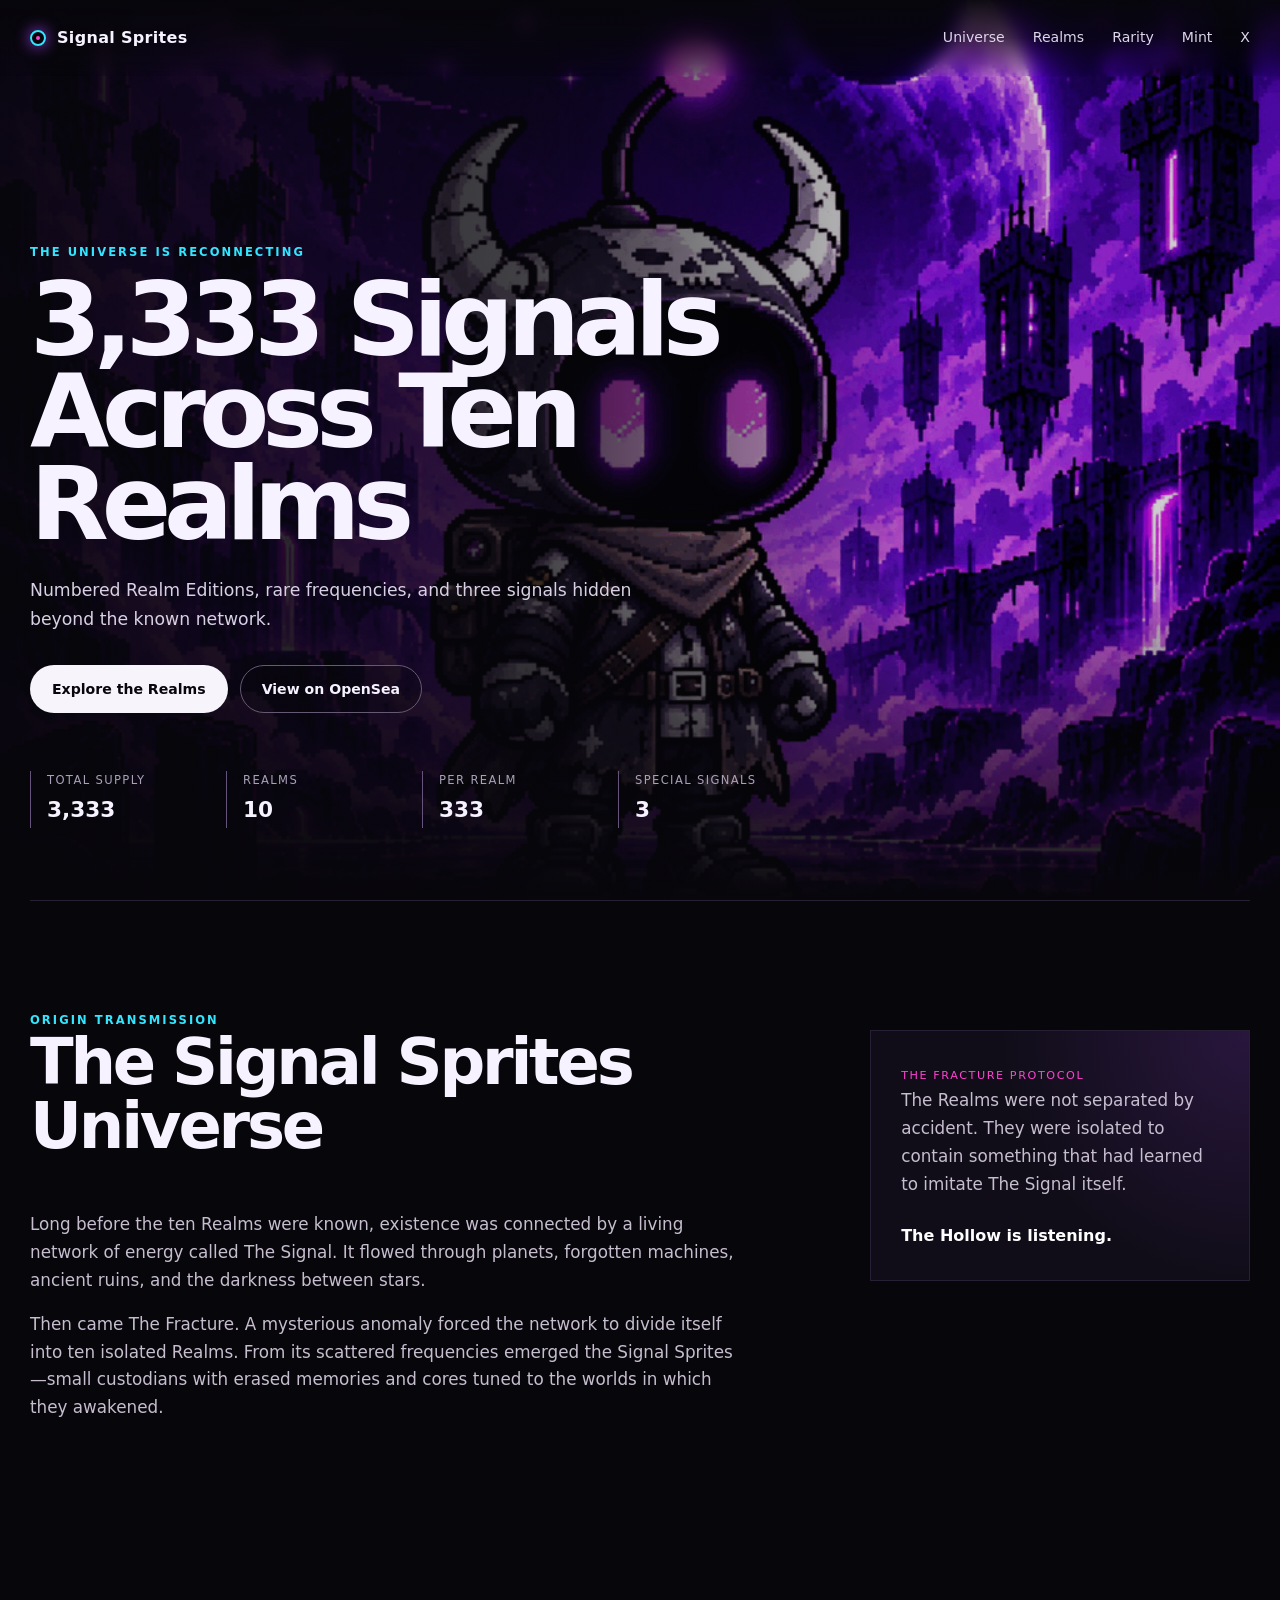
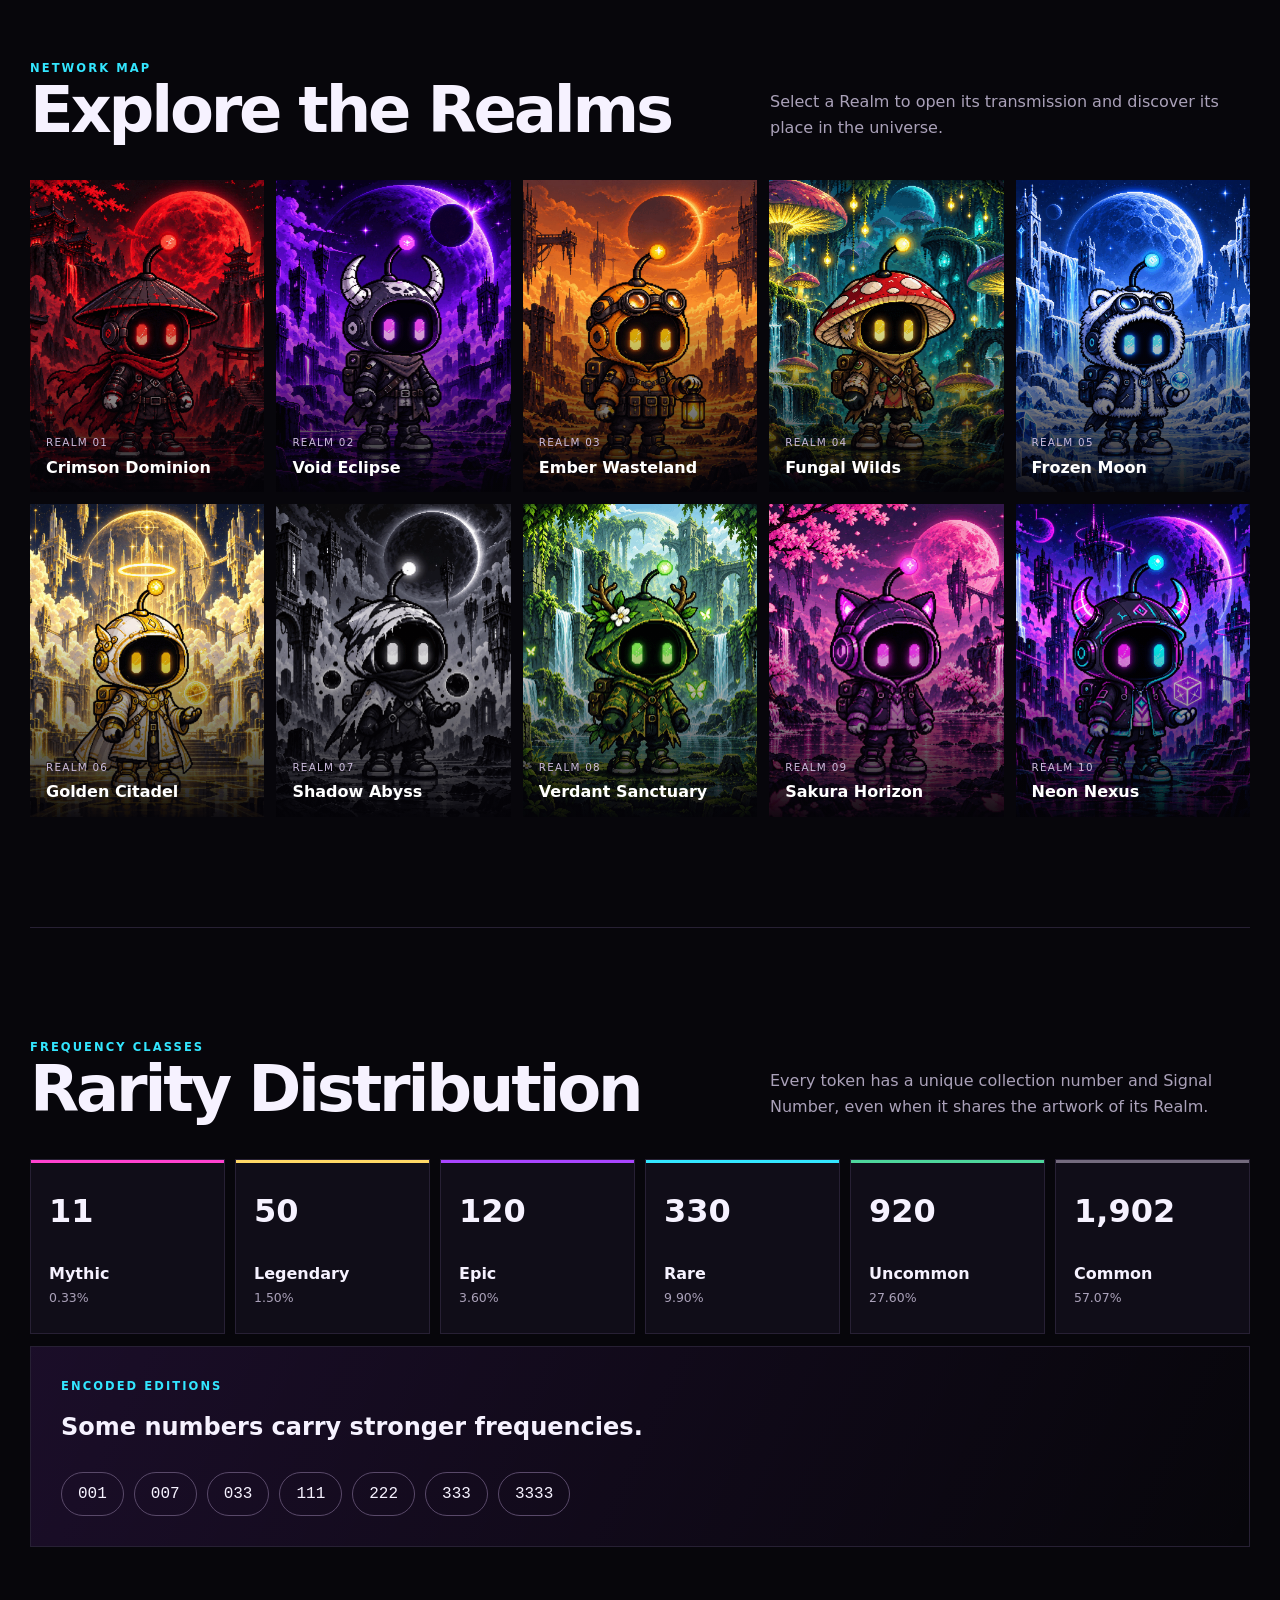
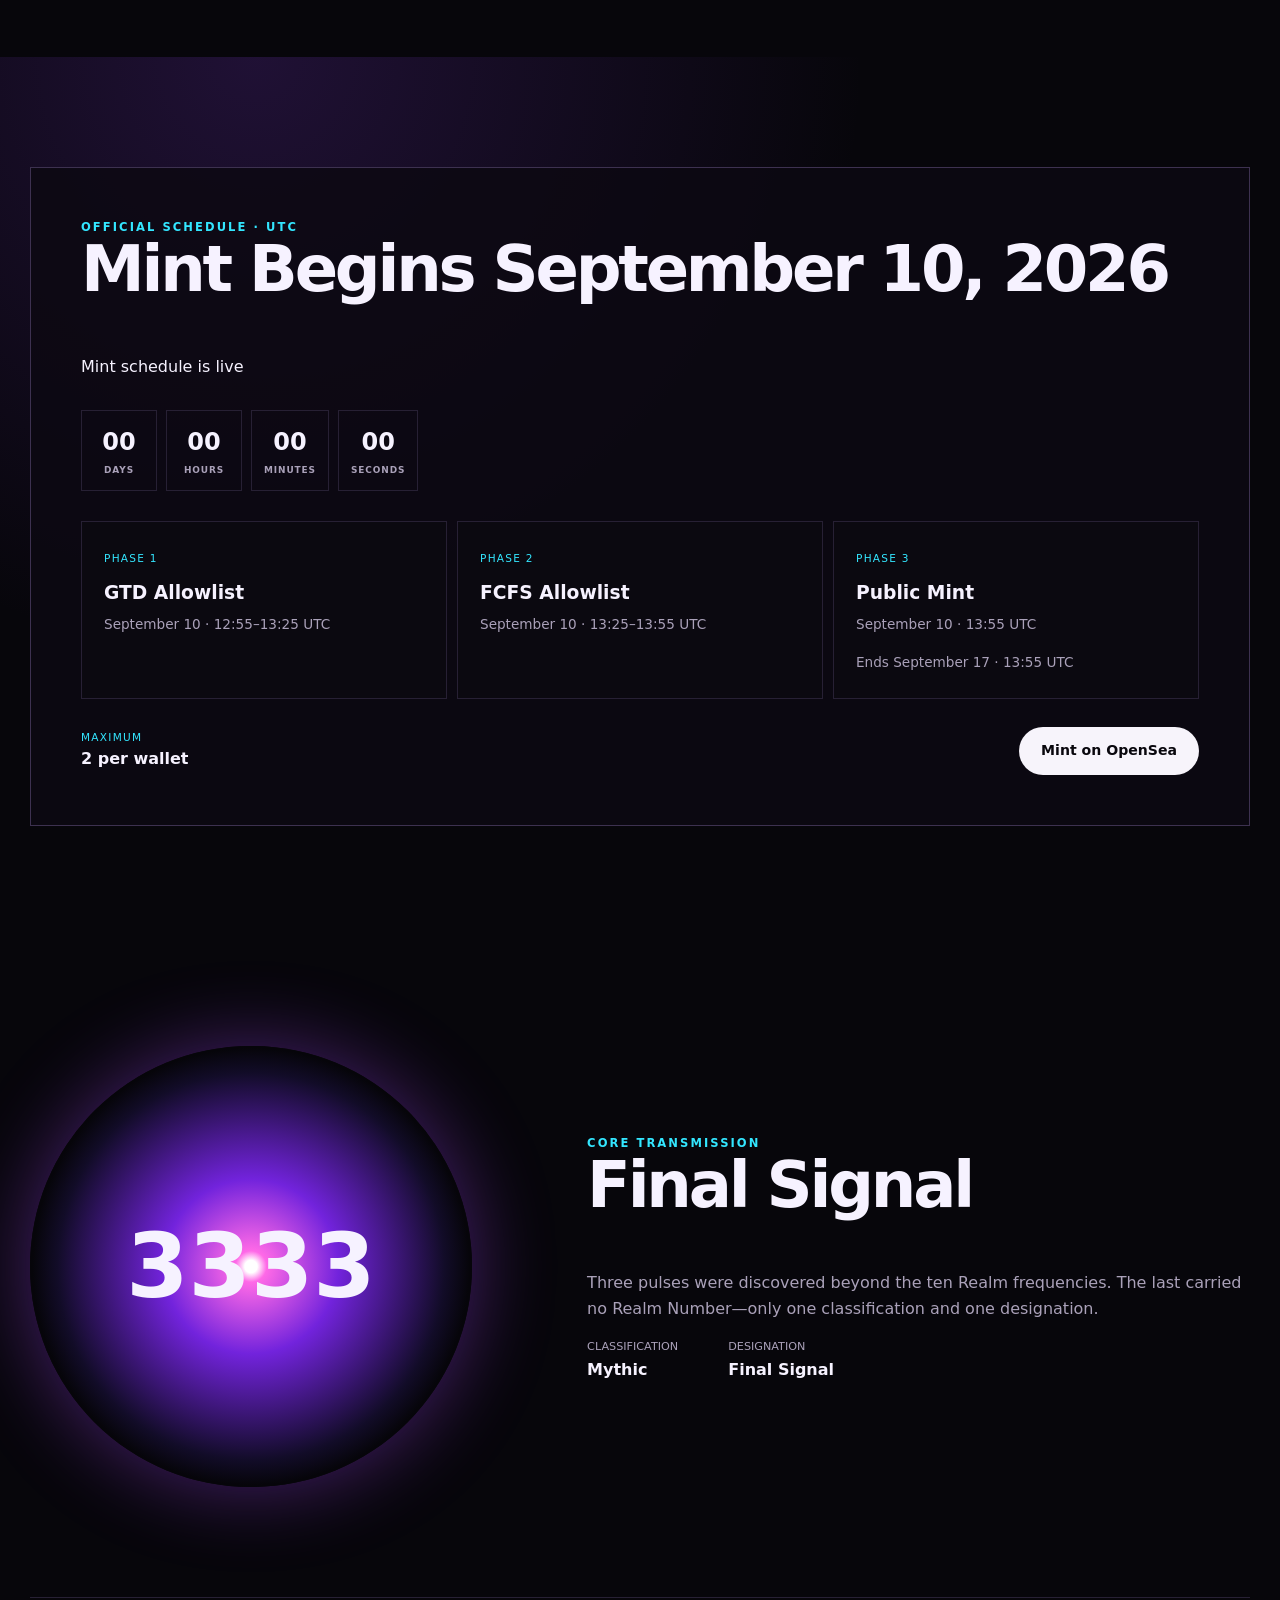
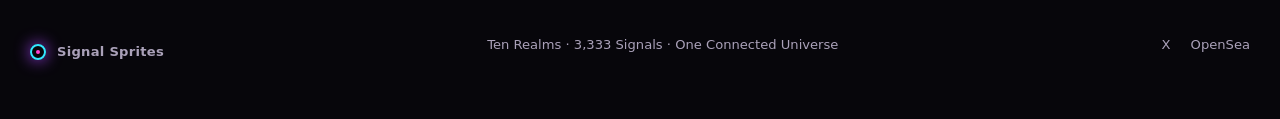
==== index.html @ 5c4f03fd "Signal Sprites website" ====
<!doctype html>
<html lang="en">
<head>
  <meta charset="utf-8">
  <meta name="viewport" content="width=device-width,initial-scale=1">
  <meta name="theme-color" content="#07060b">
  <meta name="description" content="Signal Sprites is a collection of 3,333 numbered signals across ten interconnected realms.">
  <title>Signal Sprites — The Universe</title>
  <link rel="stylesheet" href="styles.css">
</head>
<body>
  <header class="site-header">
    <a class="brand" href="#top" aria-label="Signal Sprites home"><span class="brand-mark"></span>Signal Sprites</a>
    <button class="menu-toggle" aria-expanded="false" aria-controls="site-nav">Menu</button>
    <nav id="site-nav" aria-label="Primary navigation">
      <a href="#universe">Universe</a>
      <a href="#realms">Realms</a>
      <a href="#rarity">Rarity</a>
      <a href="#mint">Mint</a>
      <a href="https://x.com/SignalSprites" target="_blank" rel="noreferrer">X</a>
    </nav>
  </header>

  <main id="top">
    <section class="hero" aria-labelledby="hero-title">
      <img class="hero-image" src="02-void-eclipse.png" alt="Void Eclipse Realm">
      <div class="hero-shade"></div>
      <div class="hero-content">
        <p class="eyebrow">The universe is reconnecting</p>
        <h1 id="hero-title">3,333 Signals<br>Across Ten Realms</h1>
        <p class="hero-copy">Numbered Realm Editions, rare frequencies, and three signals hidden beyond the known network.</p>
        <div class="hero-actions">
          <a class="button primary" href="#realms">Explore the Realms</a>
          <a class="button secondary" href="https://opensea.io/collection/signal-sprites/overview" target="_blank" rel="noreferrer">View on OpenSea</a>
        </div>
        <dl class="hero-stats">
          <div><dt>Total Supply</dt><dd>3,333</dd></div>
          <div><dt>Realms</dt><dd>10</dd></div>
          <div><dt>Per Realm</dt><dd>333</dd></div>
          <div><dt>Special Signals</dt><dd>3</dd></div>
        </dl>
      </div>
    </section>

    <section class="section universe" id="universe">
      <div class="section-label">Origin Transmission</div>
      <div class="story-grid">
        <div>
          <h2>The Signal Sprites Universe</h2>
          <p>Long before the ten Realms were known, existence was connected by a living network of energy called The Signal. It flowed through planets, forgotten machines, ancient ruins, and the darkness between stars.</p>
          <p>Then came The Fracture. A mysterious anomaly forced the network to divide itself into ten isolated Realms. From its scattered frequencies emerged the Signal Sprites—small custodians with erased memories and cores tuned to the worlds in which they awakened.</p>
        </div>
        <div class="story-callout">
          <span>THE FRACTURE PROTOCOL</span>
          <p>The Realms were not separated by accident. They were isolated to contain something that had learned to imitate The Signal itself.</p>
          <strong>The Hollow is listening.</strong>
        </div>
      </div>
    </section>

    <section class="section" id="realms">
      <div class="section-heading">
        <div><div class="section-label">Network Map</div><h2>Explore the Realms</h2></div>
        <p>Select a Realm to open its transmission and discover its place in the universe.</p>
      </div>
      <div class="realm-grid" id="realm-grid"></div>
    </section>

    <section class="section rarity-section" id="rarity">
      <div class="section-heading">
        <div><div class="section-label">Frequency Classes</div><h2>Rarity Distribution</h2></div>
        <p>Every token has a unique collection number and Signal Number, even when it shares the artwork of its Realm.</p>
      </div>
      <div class="rarity-grid">
        <article class="rarity mythic"><span>11</span><h3>Mythic</h3><p>0.33%</p></article>
        <article class="rarity legendary"><span>50</span><h3>Legendary</h3><p>1.50%</p></article>
        <article class="rarity epic"><span>120</span><h3>Epic</h3><p>3.60%</p></article>
        <article class="rarity rare"><span>330</span><h3>Rare</h3><p>9.90%</p></article>
        <article class="rarity uncommon"><span>920</span><h3>Uncommon</h3><p>27.60%</p></article>
        <article class="rarity common"><span>1,902</span><h3>Common</h3><p>57.07%</p></article>
      </div>
      <div class="special-numbers">
        <p class="section-label">Encoded Editions</p>
        <h3>Some numbers carry stronger frequencies.</h3>
        <div class="number-row"><span>001</span><span>007</span><span>033</span><span>111</span><span>222</span><span>333</span><span>3333</span></div>
      </div>
    </section>

    <section class="section mint-section" id="mint">
      <div class="mint-card">
        <div>
          <div class="section-label">Official Schedule · UTC</div>
          <h2>Mint Begins September 10, 2026</h2>
          <p class="countdown-label">Countdown to Phase 1</p>
          <div class="countdown" id="countdown" aria-live="polite"><span>--<small>Days</small></span><span>--<small>Hours</small></span><span>--<small>Minutes</small></span><span>--<small>Seconds</small></span></div>
        </div>
        <div class="phases">
          <article><span>Phase 1</span><h3>GTD Allowlist</h3><p>September 10 · 12:55–13:25 UTC</p></article>
          <article><span>Phase 2</span><h3>FCFS Allowlist</h3><p>September 10 · 13:25–13:55 UTC</p></article>
          <article><span>Phase 3</span><h3>Public Mint</h3><p>September 10 · 13:55 UTC</p><small>Ends September 17 · 13:55 UTC</small></article>
        </div>
        <div class="mint-footer">
          <div><span>Maximum</span><strong>2 per wallet</strong></div>
          <a class="button primary" href="https://opensea.io/collection/signal-sprites/overview" target="_blank" rel="noreferrer">Mint on OpenSea</a>
        </div>
      </div>
    </section>

    <section class="section final-signal">
      <div class="signal-orb">3333</div>
      <div><div class="section-label">Core Transmission</div><h2>Final Signal</h2><p>Three pulses were discovered beyond the ten Realm frequencies. The last carried no Realm Number—only one classification and one designation.</p><dl><div><dt>Classification</dt><dd>Mythic</dd></div><div><dt>Designation</dt><dd>Final Signal</dd></div></dl></div>
    </section>
  </main>

  <footer>
    <a class="brand" href="#top"><span class="brand-mark"></span>Signal Sprites</a>
    <p>Ten Realms · 3,333 Signals · One Connected Universe</p>
    <div><a href="https://x.com/SignalSprites" target="_blank" rel="noreferrer">X</a><a href="https://opensea.io/collection/signal-sprites/overview" target="_blank" rel="noreferrer">OpenSea</a></div>
  </footer>

  <dialog id="realm-dialog" aria-labelledby="dialog-title">
    <button class="dialog-close" aria-label="Close Realm transmission">Close</button>
    <div class="dialog-media"><img id="dialog-image" alt=""></div>
    <div class="dialog-copy"><p class="section-label" id="dialog-number"></p><h2 id="dialog-title"></h2><div id="dialog-lore"></div><div class="dialog-meta"><span>333 Editions</span><span id="dialog-signal"></span></div></div>
  </dialog>
  <script src="app.js"></script>
</body>
</html>
---- styles.css ----
:root{--bg:#07060b;--panel:#100d18;--text:#f6f2ff;--muted:#aaa1b9;--line:#272034;--violet:#a945ff;--cyan:#33e6ff;--pink:#ff42d0;--gold:#ffd866;--max:1220px}*{box-sizing:border-box}html{scroll-behavior:smooth}body{margin:0;background:var(--bg);color:var(--text);font-family:Inter,ui-sans-serif,system-ui,-apple-system,BlinkMacSystemFont,"Segoe UI",sans-serif;line-height:1.65}a{color:inherit;text-decoration:none}button{font:inherit}.site-header{height:76px;display:flex;align-items:center;justify-content:space-between;padding:0 max(24px,calc((100vw - var(--max))/2));position:fixed;inset:0 0 auto;z-index:20;background:linear-gradient(180deg,rgba(7,6,11,.96),rgba(7,6,11,.65),transparent);backdrop-filter:blur(8px)}.brand{display:flex;align-items:center;gap:11px;font-weight:800;letter-spacing:.02em}.brand-mark{width:16px;height:16px;border:2px solid var(--cyan);border-radius:50%;box-shadow:0 0 16px var(--violet);position:relative}.brand-mark:after{content:"";position:absolute;width:4px;height:4px;border-radius:50%;background:var(--pink);inset:4px}.site-header nav{display:flex;gap:28px;align-items:center}.site-header nav a{font-size:.88rem;color:#ddd6e9}.site-header nav a:hover{color:#fff}.menu-toggle{display:none;background:none;border:1px solid var(--line);color:#fff;border-radius:999px;padding:7px 13px}.hero{min-height:100svh;display:grid;align-items:end;position:relative;overflow:hidden}.hero>.hero-image{position:absolute;width:100%;height:100%;object-fit:cover;inset:0;filter:saturate(.9) contrast(1.05)}.hero-shade{position:absolute;inset:0;background:linear-gradient(90deg,rgba(7,6,11,.96) 0%,rgba(7,6,11,.76) 42%,rgba(7,6,11,.2) 72%),linear-gradient(0deg,var(--bg),transparent 35%)}.hero-content{position:relative;z-index:2;width:min(var(--max),calc(100% - 48px));margin:0 auto;padding:150px 0 72px}.eyebrow,.section-label{text-transform:uppercase;letter-spacing:.18em;font-size:.72rem;font-weight:800;color:var(--cyan)}h1,h2,h3,p{margin-top:0}h1{font-size:clamp(3.5rem,8vw,7.5rem);line-height:.9;letter-spacing:-.07em;max-width:850px;margin-bottom:26px;text-wrap:balance}h2{font-size:clamp(2.3rem,5vw,4.4rem);line-height:1;letter-spacing:-.05em}.hero-copy{max-width:610px;color:#d8d0e4;font-size:1.08rem}.hero-actions{display:flex;gap:12px;flex-wrap:wrap;margin:32px 0 58px}.button{display:inline-flex;align-items:center;justify-content:center;min-height:48px;padding:0 21px;border-radius:999px;font-weight:800;font-size:.88rem;border:1px solid transparent}.button.primary{background:#f7f4fb;color:#09070d}.button.primary:hover{background:var(--cyan)}.button.secondary{border-color:#655974;background:rgba(10,8,15,.35)}.button.secondary:hover{border-color:#fff}.hero-stats{display:grid;grid-template-columns:repeat(4,minmax(110px,170px));gap:26px;margin:0}.hero-stats div{border-left:1px solid #66537b;padding-left:16px}.hero-stats dt{color:var(--muted);font-size:.72rem;text-transform:uppercase;letter-spacing:.12em}.hero-stats dd{margin:2px 0 0;font-size:1.35rem;font-weight:800}.section{width:min(var(--max),calc(100% - 48px));margin:0 auto;padding:110px 0}.universe{border-top:1px solid var(--line)}.story-grid{display:grid;grid-template-columns:1.5fr .8fr;gap:10vw;align-items:start}.story-grid p{color:#c6bdcf;font-size:1.05rem}.story-callout{border:1px solid var(--line);padding:30px;background:radial-gradient(circle at top right,rgba(169,69,255,.16),transparent 55%),var(--panel)}.story-callout span{font-size:.7rem;letter-spacing:.14em;color:var(--pink)}.story-callout strong{display:block;margin-top:25px;color:#fff}.section-heading{display:flex;align-items:end;justify-content:space-between;gap:40px;margin-bottom:38px}.section-heading h2{margin-bottom:0}.section-heading>p{max-width:480px;color:var(--muted);margin:0}.realm-grid{display:grid;grid-template-columns:repeat(5,1fr);gap:12px}.realm-card{padding:0;border:0;background:var(--panel);color:#fff;text-align:left;position:relative;overflow:hidden;aspect-ratio:.75;cursor:pointer}.realm-card img{width:100%;height:100%;object-fit:cover;display:block;transition:transform .6s,filter .6s}.realm-card:after{content:"";position:absolute;inset:40% 0 0;background:linear-gradient(transparent,rgba(4,3,8,.94))}.realm-card:hover img{transform:scale(1.04);filter:saturate(1.2)}.realm-card div{position:absolute;z-index:2;inset:auto 16px 16px}.realm-card span{font-size:.65rem;text-transform:uppercase;letter-spacing:.12em;color:#cbbbdc}.realm-card strong{display:block;font-size:1rem;line-height:1.1;margin-top:4px}.rarity-section{border-top:1px solid var(--line)}.rarity-grid{display:grid;grid-template-columns:repeat(6,1fr);gap:10px}.rarity{border:1px solid var(--line);padding:25px 18px;background:var(--panel);min-height:150px}.rarity span{font-size:2rem;font-weight:900}.rarity h3{margin:24px 0 0;font-size:1rem}.rarity p{color:var(--muted);font-size:.78rem;margin:0}.mythic{box-shadow:inset 0 3px var(--pink)}.legendary{box-shadow:inset 0 3px var(--gold)}.epic{box-shadow:inset 0 3px var(--violet)}.rare{box-shadow:inset 0 3px var(--cyan)}.uncommon{box-shadow:inset 0 3px #4ed69c}.common{box-shadow:inset 0 3px #746b7e}.special-numbers{margin-top:12px;border:1px solid var(--line);padding:30px;background:linear-gradient(115deg,rgba(169,69,255,.12),transparent)}.special-numbers h3{font-size:1.5rem}.number-row{display:flex;flex-wrap:wrap;gap:10px}.number-row span{border:1px solid #594969;border-radius:999px;padding:8px 16px;font-family:ui-monospace,monospace}.mint-section{width:100%;background:radial-gradient(circle at 20% 0,rgba(84,39,141,.32),transparent 45%);padding-left:max(24px,calc((100vw - var(--max))/2));padding-right:max(24px,calc((100vw - var(--max))/2))}.mint-card{width:100%;max-width:var(--max);margin:auto;border:1px solid #3d3150;background:rgba(12,9,18,.85);padding:50px}.countdown{display:flex;gap:9px;margin:30px 0}.countdown>span{min-width:76px;padding:12px;border:1px solid var(--line);font-size:1.5rem;font-weight:900;text-align:center}.countdown small{display:block;font-size:.56rem;text-transform:uppercase;letter-spacing:.1em;color:var(--muted);font-weight:600}.phases{display:grid;grid-template-columns:repeat(3,1fr);gap:10px}.phases article{padding:22px;border:1px solid var(--line);background:#0b0910}.phases article>span,.mint-footer span{font-size:.66rem;color:var(--cyan);text-transform:uppercase;letter-spacing:.12em}.phases h3{margin:8px 0 4px}.phases p,.phases small{color:var(--muted);font-size:.85rem}.mint-footer{display:flex;align-items:center;gap:36px;margin-top:28px}.mint-footer div{display:flex;flex-direction:column}.mint-footer .button{margin-left:auto}.final-signal{display:grid;grid-template-columns:.8fr 1.2fr;gap:9vw;align-items:center}.signal-orb{aspect-ratio:1;border-radius:50%;display:grid;place-items:center;font-size:clamp(2.8rem,7vw,6rem);font-weight:900;background:radial-gradient(circle,#fff 0 2%,#fe69e7 5%,#7223dc 28%,#120c28 62%,#06050a 70%);box-shadow:0 0 80px rgba(169,69,255,.4)}.final-signal p{color:var(--muted)}.final-signal dl{display:flex;gap:50px}.final-signal dt{font-size:.7rem;text-transform:uppercase;color:var(--muted)}.final-signal dd{margin:0;font-weight:800}footer{width:min(var(--max),calc(100% - 48px));margin:auto;padding:36px 0 50px;border-top:1px solid var(--line);display:flex;justify-content:space-between;gap:24px;color:var(--muted);font-size:.82rem}footer>div{display:flex;gap:20px}dialog{width:min(1040px,calc(100% - 28px));padding:0;border:1px solid #4a3c5f;background:#09070e;color:#fff;grid-template-columns:1fr 1fr;max-height:88vh;overflow:auto}dialog[open]{display:grid}dialog::backdrop{background:rgba(2,1,5,.88);backdrop-filter:blur(10px)}.dialog-close{position:absolute;right:12px;top:12px;z-index:3;border:1px solid #6b5d79;background:#0b0910;color:#fff;border-radius:999px;padding:8px 14px;cursor:pointer}.dialog-media{min-height:600px}.dialog-media img{width:100%;height:100%;object-fit:cover;display:block}.dialog-copy{padding:55px 45px}.dialog-copy h2{font-size:3.2rem}.dialog-copy p{color:#bbb1c6}.dialog-meta{display:flex;gap:10px;flex-wrap:wrap;margin-top:28px}.dialog-meta span{border:1px solid var(--line);border-radius:999px;padding:7px 12px;font-size:.72rem}.dialog-copy{scrollbar-width:thin}@media(max-width:900px){.site-header nav{display:none;position:absolute;top:68px;right:18px;flex-direction:column;align-items:flex-start;background:#0b0910;border:1px solid var(--line);padding:20px;width:190px}.site-header nav.open{display:flex}.menu-toggle{display:block}.hero-content{padding-bottom:48px}.hero-stats{grid-template-columns:repeat(2,1fr)}.story-grid,.final-signal{grid-template-columns:1fr}.realm-grid{grid-template-columns:repeat(2,1fr)}.rarity-grid{grid-template-columns:repeat(3,1fr)}.phases{grid-template-columns:1fr}.mint-footer{align-items:flex-start;flex-wrap:wrap}.mint-footer .button{margin-left:0;width:100%}dialog[open]{grid-template-columns:1fr}.dialog-media{min-height:auto;aspect-ratio:1}.dialog-copy{padding:34px 24px}.dialog-copy h2{font-size:2.5rem}footer{flex-direction:column}}@media(max-width:560px){.hero-content,.section,footer{width:calc(100% - 32px)}.hero-shade{background:linear-gradient(0deg,var(--bg),rgba(7,6,11,.55) 65%,rgba(7,6,11,.25))}h1{font-size:3.35rem}.hero-copy{font-size:1rem}.hero-stats{gap:18px}.section{padding:78px 0}.section-heading{display:block}.section-heading>p{margin-top:18px}.realm-grid{gap:8px}.rarity-grid{grid-template-columns:repeat(2,1fr)}.rarity{min-height:135px}.mint-card{padding:28px 18px;width:calc(100% - 16px)}.countdown{gap:5px}.countdown>span{min-width:0;flex:1;font-size:1.2rem;padding:9px 4px}.final-signal{gap:50px}.signal-orb{width:80%;margin:auto}}
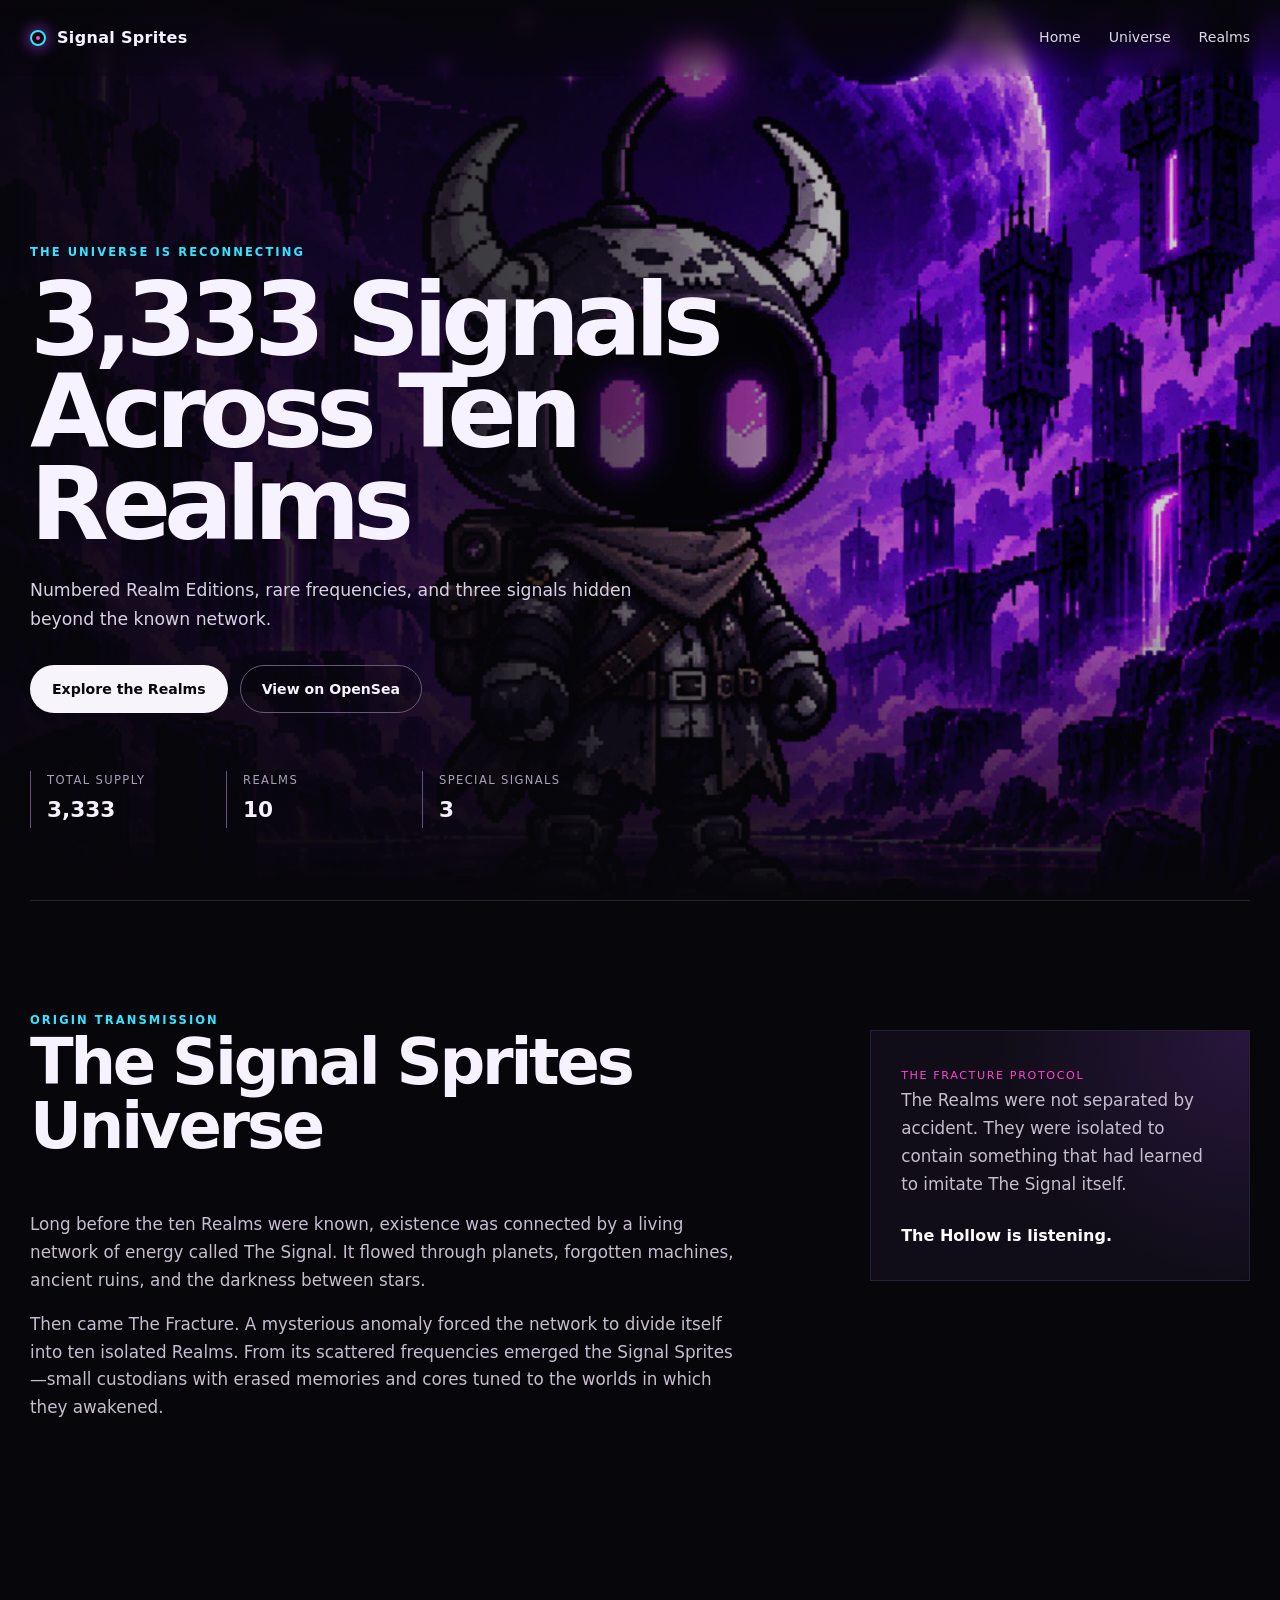
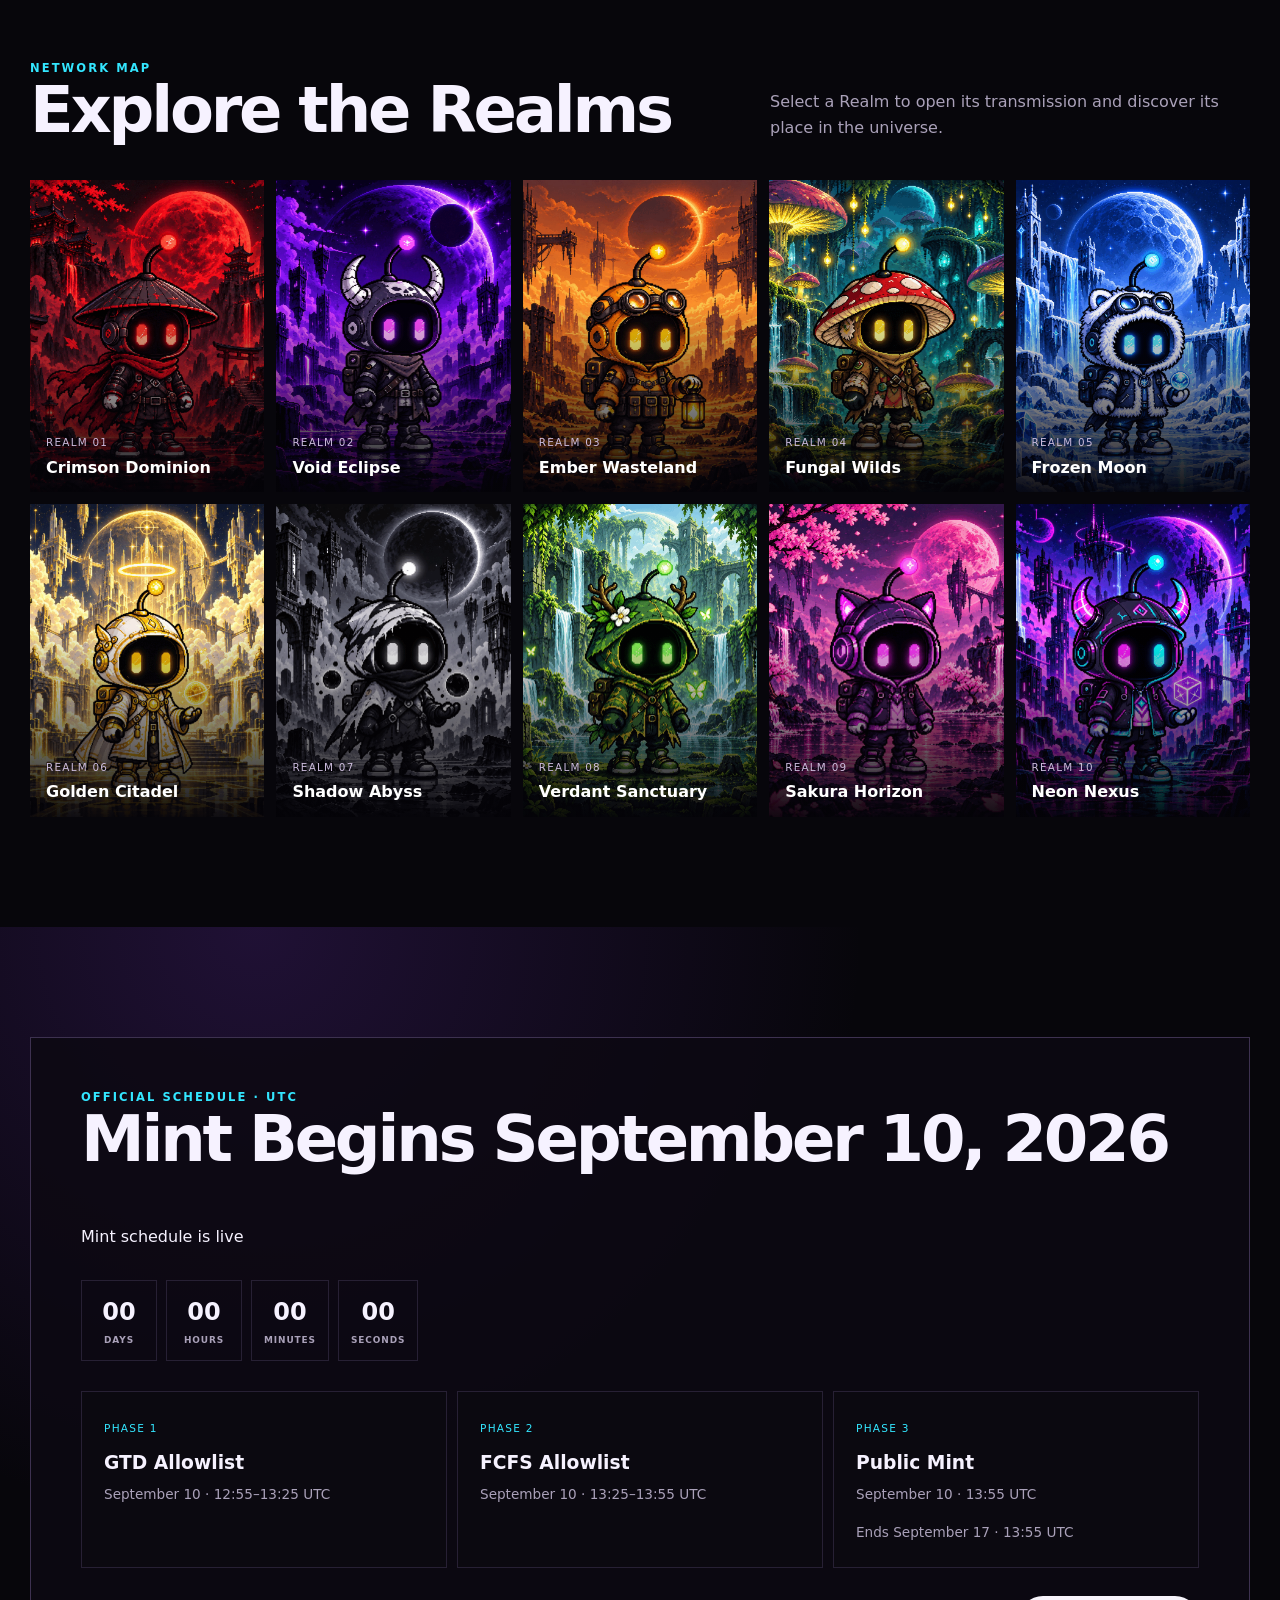
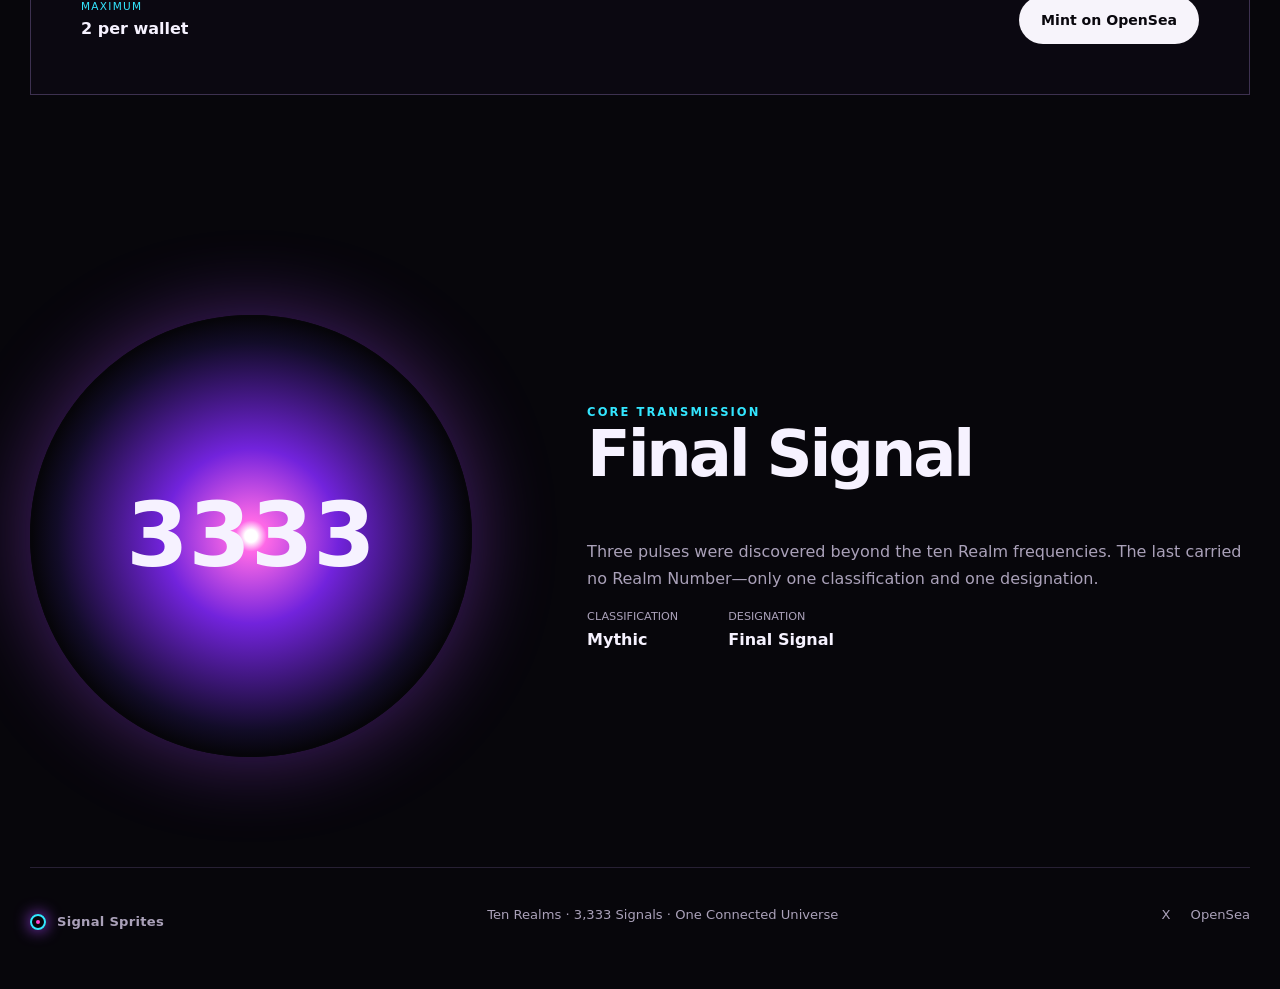
==== commit 12782eaf: "Update" ====
--- a/index.html
+++ b/index.html
@@ -13,11 +13,9 @@
     <a class="brand" href="#top" aria-label="Signal Sprites home"><span class="brand-mark"></span>Signal Sprites</a>
     <button class="menu-toggle" aria-expanded="false" aria-controls="site-nav">Menu</button>
     <nav id="site-nav" aria-label="Primary navigation">
+      <a href="#top">Home</a>
       <a href="#universe">Universe</a>
       <a href="#realms">Realms</a>
-      <a href="#rarity">Rarity</a>
-      <a href="#mint">Mint</a>
-      <a href="https://x.com/SignalSprites" target="_blank" rel="noreferrer">X</a>
     </nav>
   </header>
 
@@ -36,7 +34,6 @@
         <dl class="hero-stats">
           <div><dt>Total Supply</dt><dd>3,333</dd></div>
           <div><dt>Realms</dt><dd>10</dd></div>
-          <div><dt>Per Realm</dt><dd>333</dd></div>
           <div><dt>Special Signals</dt><dd>3</dd></div>
         </dl>
       </div>
@@ -64,26 +61,6 @@
         <p>Select a Realm to open its transmission and discover its place in the universe.</p>
       </div>
       <div class="realm-grid" id="realm-grid"></div>
-    </section>
-
-    <section class="section rarity-section" id="rarity">
-      <div class="section-heading">
-        <div><div class="section-label">Frequency Classes</div><h2>Rarity Distribution</h2></div>
-        <p>Every token has a unique collection number and Signal Number, even when it shares the artwork of its Realm.</p>
-      </div>
-      <div class="rarity-grid">
-        <article class="rarity mythic"><span>11</span><h3>Mythic</h3><p>0.33%</p></article>
-        <article class="rarity legendary"><span>50</span><h3>Legendary</h3><p>1.50%</p></article>
-        <article class="rarity epic"><span>120</span><h3>Epic</h3><p>3.60%</p></article>
-        <article class="rarity rare"><span>330</span><h3>Rare</h3><p>9.90%</p></article>
-        <article class="rarity uncommon"><span>920</span><h3>Uncommon</h3><p>27.60%</p></article>
-        <article class="rarity common"><span>1,902</span><h3>Common</h3><p>57.07%</p></article>
-      </div>
-      <div class="special-numbers">
-        <p class="section-label">Encoded Editions</p>
-        <h3>Some numbers carry stronger frequencies.</h3>
-        <div class="number-row"><span>001</span><span>007</span><span>033</span><span>111</span><span>222</span><span>333</span><span>3333</span></div>
-      </div>
     </section>
 
     <section class="section mint-section" id="mint">
@@ -121,7 +98,7 @@
   <dialog id="realm-dialog" aria-labelledby="dialog-title">
     <button class="dialog-close" aria-label="Close Realm transmission">Close</button>
     <div class="dialog-media"><img id="dialog-image" alt=""></div>
-    <div class="dialog-copy"><p class="section-label" id="dialog-number"></p><h2 id="dialog-title"></h2><div id="dialog-lore"></div><div class="dialog-meta"><span>333 Editions</span><span id="dialog-signal"></span></div></div>
+    <div class="dialog-copy"><p class="section-label" id="dialog-number"></p><h2 id="dialog-title"></h2><div id="dialog-lore"></div><div class="dialog-meta"><span id="dialog-signal"></span></div></div>
   </dialog>
   <script src="app.js"></script>
 </body>
--- a/styles.css
+++ b/styles.css
@@ -1 +1 @@
-:root{--bg:#07060b;--panel:#100d18;--text:#f6f2ff;--muted:#aaa1b9;--line:#272034;--violet:#a945ff;--cyan:#33e6ff;--pink:#ff42d0;--gold:#ffd866;--max:1220px}*{box-sizing:border-box}html{scroll-behavior:smooth}body{margin:0;background:var(--bg);color:var(--text);font-family:Inter,ui-sans-serif,system-ui,-apple-system,BlinkMacSystemFont,"Segoe UI",sans-serif;line-height:1.65}a{color:inherit;text-decoration:none}button{font:inherit}.site-header{height:76px;display:flex;align-items:center;justify-content:space-between;padding:0 max(24px,calc((100vw - var(--max))/2));position:fixed;inset:0 0 auto;z-index:20;background:linear-gradient(180deg,rgba(7,6,11,.96),rgba(7,6,11,.65),transparent);backdrop-filter:blur(8px)}.brand{display:flex;align-items:center;gap:11px;font-weight:800;letter-spacing:.02em}.brand-mark{width:16px;height:16px;border:2px solid var(--cyan);border-radius:50%;box-shadow:0 0 16px var(--violet);position:relative}.brand-mark:after{content:"";position:absolute;width:4px;height:4px;border-radius:50%;background:var(--pink);inset:4px}.site-header nav{display:flex;gap:28px;align-items:center}.site-header nav a{font-size:.88rem;color:#ddd6e9}.site-header nav a:hover{color:#fff}.menu-toggle{display:none;background:none;border:1px solid var(--line);color:#fff;border-radius:999px;padding:7px 13px}.hero{min-height:100svh;display:grid;align-items:end;position:relative;overflow:hidden}.hero>.hero-image{position:absolute;width:100%;height:100%;object-fit:cover;inset:0;filter:saturate(.9) contrast(1.05)}.hero-shade{position:absolute;inset:0;background:linear-gradient(90deg,rgba(7,6,11,.96) 0%,rgba(7,6,11,.76) 42%,rgba(7,6,11,.2) 72%),linear-gradient(0deg,var(--bg),transparent 35%)}.hero-content{position:relative;z-index:2;width:min(var(--max),calc(100% - 48px));margin:0 auto;padding:150px 0 72px}.eyebrow,.section-label{text-transform:uppercase;letter-spacing:.18em;font-size:.72rem;font-weight:800;color:var(--cyan)}h1,h2,h3,p{margin-top:0}h1{font-size:clamp(3.5rem,8vw,7.5rem);line-height:.9;letter-spacing:-.07em;max-width:850px;margin-bottom:26px;text-wrap:balance}h2{font-size:clamp(2.3rem,5vw,4.4rem);line-height:1;letter-spacing:-.05em}.hero-copy{max-width:610px;color:#d8d0e4;font-size:1.08rem}.hero-actions{display:flex;gap:12px;flex-wrap:wrap;margin:32px 0 58px}.button{display:inline-flex;align-items:center;justify-content:center;min-height:48px;padding:0 21px;border-radius:999px;font-weight:800;font-size:.88rem;border:1px solid transparent}.button.primary{background:#f7f4fb;color:#09070d}.button.primary:hover{background:var(--cyan)}.button.secondary{border-color:#655974;background:rgba(10,8,15,.35)}.button.secondary:hover{border-color:#fff}.hero-stats{display:grid;grid-template-columns:repeat(4,minmax(110px,170px));gap:26px;margin:0}.hero-stats div{border-left:1px solid #66537b;padding-left:16px}.hero-stats dt{color:var(--muted);font-size:.72rem;text-transform:uppercase;letter-spacing:.12em}.hero-stats dd{margin:2px 0 0;font-size:1.35rem;font-weight:800}.section{width:min(var(--max),calc(100% - 48px));margin:0 auto;padding:110px 0}.universe{border-top:1px solid var(--line)}.story-grid{display:grid;grid-template-columns:1.5fr .8fr;gap:10vw;align-items:start}.story-grid p{color:#c6bdcf;font-size:1.05rem}.story-callout{border:1px solid var(--line);padding:30px;background:radial-gradient(circle at top right,rgba(169,69,255,.16),transparent 55%),var(--panel)}.story-callout span{font-size:.7rem;letter-spacing:.14em;color:var(--pink)}.story-callout strong{display:block;margin-top:25px;color:#fff}.section-heading{display:flex;align-items:end;justify-content:space-between;gap:40px;margin-bottom:38px}.section-heading h2{margin-bottom:0}.section-heading>p{max-width:480px;color:var(--muted);margin:0}.realm-grid{display:grid;grid-template-columns:repeat(5,1fr);gap:12px}.realm-card{padding:0;border:0;background:var(--panel);color:#fff;text-align:left;position:relative;overflow:hidden;aspect-ratio:.75;cursor:pointer}.realm-card img{width:100%;height:100%;object-fit:cover;display:block;transition:transform .6s,filter .6s}.realm-card:after{content:"";position:absolute;inset:40% 0 0;background:linear-gradient(transparent,rgba(4,3,8,.94))}.realm-card:hover img{transform:scale(1.04);filter:saturate(1.2)}.realm-card div{position:absolute;z-index:2;inset:auto 16px 16px}.realm-card span{font-size:.65rem;text-transform:uppercase;letter-spacing:.12em;color:#cbbbdc}.realm-card strong{display:block;font-size:1rem;line-height:1.1;margin-top:4px}.rarity-section{border-top:1px solid var(--line)}.rarity-grid{display:grid;grid-template-columns:repeat(6,1fr);gap:10px}.rarity{border:1px solid var(--line);padding:25px 18px;background:var(--panel);min-height:150px}.rarity span{font-size:2rem;font-weight:900}.rarity h3{margin:24px 0 0;font-size:1rem}.rarity p{color:var(--muted);font-size:.78rem;margin:0}.mythic{box-shadow:inset 0 3px var(--pink)}.legendary{box-shadow:inset 0 3px var(--gold)}.epic{box-shadow:inset 0 3px var(--violet)}.rare{box-shadow:inset 0 3px var(--cyan)}.uncommon{box-shadow:inset 0 3px #4ed69c}.common{box-shadow:inset 0 3px #746b7e}.special-numbers{margin-top:12px;border:1px solid var(--line);padding:30px;background:linear-gradient(115deg,rgba(169,69,255,.12),transparent)}.special-numbers h3{font-size:1.5rem}.number-row{display:flex;flex-wrap:wrap;gap:10px}.number-row span{border:1px solid #594969;border-radius:999px;padding:8px 16px;font-family:ui-monospace,monospace}.mint-section{width:100%;background:radial-gradient(circle at 20% 0,rgba(84,39,141,.32),transparent 45%);padding-left:max(24px,calc((100vw - var(--max))/2));padding-right:max(24px,calc((100vw - var(--max))/2))}.mint-card{width:100%;max-width:var(--max);margin:auto;border:1px solid #3d3150;background:rgba(12,9,18,.85);padding:50px}.countdown{display:flex;gap:9px;margin:30px 0}.countdown>span{min-width:76px;padding:12px;border:1px solid var(--line);font-size:1.5rem;font-weight:900;text-align:center}.countdown small{display:block;font-size:.56rem;text-transform:uppercase;letter-spacing:.1em;color:var(--muted);font-weight:600}.phases{display:grid;grid-template-columns:repeat(3,1fr);gap:10px}.phases article{padding:22px;border:1px solid var(--line);background:#0b0910}.phases article>span,.mint-footer span{font-size:.66rem;color:var(--cyan);text-transform:uppercase;letter-spacing:.12em}.phases h3{margin:8px 0 4px}.phases p,.phases small{color:var(--muted);font-size:.85rem}.mint-footer{display:flex;align-items:center;gap:36px;margin-top:28px}.mint-footer div{display:flex;flex-direction:column}.mint-footer .button{margin-left:auto}.final-signal{display:grid;grid-template-columns:.8fr 1.2fr;gap:9vw;align-items:center}.signal-orb{aspect-ratio:1;border-radius:50%;display:grid;place-items:center;font-size:clamp(2.8rem,7vw,6rem);font-weight:900;background:radial-gradient(circle,#fff 0 2%,#fe69e7 5%,#7223dc 28%,#120c28 62%,#06050a 70%);box-shadow:0 0 80px rgba(169,69,255,.4)}.final-signal p{color:var(--muted)}.final-signal dl{display:flex;gap:50px}.final-signal dt{font-size:.7rem;text-transform:uppercase;color:var(--muted)}.final-signal dd{margin:0;font-weight:800}footer{width:min(var(--max),calc(100% - 48px));margin:auto;padding:36px 0 50px;border-top:1px solid var(--line);display:flex;justify-content:space-between;gap:24px;color:var(--muted);font-size:.82rem}footer>div{display:flex;gap:20px}dialog{width:min(1040px,calc(100% - 28px));padding:0;border:1px solid #4a3c5f;background:#09070e;color:#fff;grid-template-columns:1fr 1fr;max-height:88vh;overflow:auto}dialog[open]{display:grid}dialog::backdrop{background:rgba(2,1,5,.88);backdrop-filter:blur(10px)}.dialog-close{position:absolute;right:12px;top:12px;z-index:3;border:1px solid #6b5d79;background:#0b0910;color:#fff;border-radius:999px;padding:8px 14px;cursor:pointer}.dialog-media{min-height:600px}.dialog-media img{width:100%;height:100%;object-fit:cover;display:block}.dialog-copy{padding:55px 45px}.dialog-copy h2{font-size:3.2rem}.dialog-copy p{color:#bbb1c6}.dialog-meta{display:flex;gap:10px;flex-wrap:wrap;margin-top:28px}.dialog-meta span{border:1px solid var(--line);border-radius:999px;padding:7px 12px;font-size:.72rem}.dialog-copy{scrollbar-width:thin}@media(max-width:900px){.site-header nav{display:none;position:absolute;top:68px;right:18px;flex-direction:column;align-items:flex-start;background:#0b0910;border:1px solid var(--line);padding:20px;width:190px}.site-header nav.open{display:flex}.menu-toggle{display:block}.hero-content{padding-bottom:48px}.hero-stats{grid-template-columns:repeat(2,1fr)}.story-grid,.final-signal{grid-template-columns:1fr}.realm-grid{grid-template-columns:repeat(2,1fr)}.rarity-grid{grid-template-columns:repeat(3,1fr)}.phases{grid-template-columns:1fr}.mint-footer{align-items:flex-start;flex-wrap:wrap}.mint-footer .button{margin-left:0;width:100%}dialog[open]{grid-template-columns:1fr}.dialog-media{min-height:auto;aspect-ratio:1}.dialog-copy{padding:34px 24px}.dialog-copy h2{font-size:2.5rem}footer{flex-direction:column}}@media(max-width:560px){.hero-content,.section,footer{width:calc(100% - 32px)}.hero-shade{background:linear-gradient(0deg,var(--bg),rgba(7,6,11,.55) 65%,rgba(7,6,11,.25))}h1{font-size:3.35rem}.hero-copy{font-size:1rem}.hero-stats{gap:18px}.section{padding:78px 0}.section-heading{display:block}.section-heading>p{margin-top:18px}.realm-grid{gap:8px}.rarity-grid{grid-template-columns:repeat(2,1fr)}.rarity{min-height:135px}.mint-card{padding:28px 18px;width:calc(100% - 16px)}.countdown{gap:5px}.countdown>span{min-width:0;flex:1;font-size:1.2rem;padding:9px 4px}.final-signal{gap:50px}.signal-orb{width:80%;margin:auto}}
+:root{--bg:#07060b;--panel:#100d18;--text:#f6f2ff;--muted:#aaa1b9;--line:#272034;--violet:#a945ff;--cyan:#33e6ff;--pink:#ff42d0;--gold:#ffd866;--max:1220px}*{box-sizing:border-box}html{scroll-behavior:smooth}body{margin:0;background:var(--bg);color:var(--text);font-family:Inter,ui-sans-serif,system-ui,-apple-system,BlinkMacSystemFont,"Segoe UI",sans-serif;line-height:1.65}a{color:inherit;text-decoration:none}button{font:inherit}.site-header{height:76px;display:flex;align-items:center;justify-content:space-between;padding:0 max(24px,calc((100vw - var(--max))/2));position:fixed;inset:0 0 auto;z-index:20;background:linear-gradient(180deg,rgba(7,6,11,.96),rgba(7,6,11,.65),transparent);backdrop-filter:blur(8px)}.brand{display:flex;align-items:center;gap:11px;font-weight:800;letter-spacing:.02em}.brand-mark{width:16px;height:16px;border:2px solid var(--cyan);border-radius:50%;box-shadow:0 0 16px var(--violet);position:relative}.brand-mark:after{content:"";position:absolute;width:4px;height:4px;border-radius:50%;background:var(--pink);inset:4px}.site-header nav{display:flex;gap:28px;align-items:center}.site-header nav a{font-size:.88rem;color:#ddd6e9}.site-header nav a:hover{color:#fff}.menu-toggle{display:none;background:none;border:1px solid var(--line);color:#fff;border-radius:999px;padding:7px 13px}.hero{min-height:100svh;display:grid;align-items:end;position:relative;overflow:hidden}.hero>.hero-image{position:absolute;width:100%;height:100%;object-fit:cover;inset:0;filter:saturate(.9) contrast(1.05)}.hero-shade{position:absolute;inset:0;background:linear-gradient(90deg,rgba(7,6,11,.96) 0%,rgba(7,6,11,.76) 42%,rgba(7,6,11,.2) 72%),linear-gradient(0deg,var(--bg),transparent 35%)}.hero-content{position:relative;z-index:2;width:min(var(--max),calc(100% - 48px));margin:0 auto;padding:150px 0 72px}.eyebrow,.section-label{text-transform:uppercase;letter-spacing:.18em;font-size:.72rem;font-weight:800;color:var(--cyan)}h1,h2,h3,p{margin-top:0}h1{font-size:clamp(3.5rem,8vw,7.5rem);line-height:.9;letter-spacing:-.07em;max-width:850px;margin-bottom:26px;text-wrap:balance}h2{font-size:clamp(2.3rem,5vw,4.4rem);line-height:1;letter-spacing:-.05em}.hero-copy{max-width:610px;color:#d8d0e4;font-size:1.08rem}.hero-actions{display:flex;gap:12px;flex-wrap:wrap;margin:32px 0 58px}.button{display:inline-flex;align-items:center;justify-content:center;min-height:48px;padding:0 21px;border-radius:999px;font-weight:800;font-size:.88rem;border:1px solid transparent}.button.primary{background:#f7f4fb;color:#09070d}.button.primary:hover{background:var(--cyan)}.button.secondary{border-color:#655974;background:rgba(10,8,15,.35)}.button.secondary:hover{border-color:#fff}.hero-stats{display:grid;grid-template-columns:repeat(3,minmax(110px,170px));gap:26px;margin:0}.hero-stats div{border-left:1px solid #66537b;padding-left:16px}.hero-stats dt{color:var(--muted);font-size:.72rem;text-transform:uppercase;letter-spacing:.12em}.hero-stats dd{margin:2px 0 0;font-size:1.35rem;font-weight:800}.section{width:min(var(--max),calc(100% - 48px));margin:0 auto;padding:110px 0}.universe{border-top:1px solid var(--line)}.story-grid{display:grid;grid-template-columns:1.5fr .8fr;gap:10vw;align-items:start}.story-grid p{color:#c6bdcf;font-size:1.05rem}.story-callout{border:1px solid var(--line);padding:30px;background:radial-gradient(circle at top right,rgba(169,69,255,.16),transparent 55%),var(--panel)}.story-callout span{font-size:.7rem;letter-spacing:.14em;color:var(--pink)}.story-callout strong{display:block;margin-top:25px;color:#fff}.section-heading{display:flex;align-items:end;justify-content:space-between;gap:40px;margin-bottom:38px}.section-heading h2{margin-bottom:0}.section-heading>p{max-width:480px;color:var(--muted);margin:0}.realm-grid{display:grid;grid-template-columns:repeat(5,1fr);gap:12px}.realm-card{padding:0;border:0;background:var(--panel);color:#fff;text-align:left;position:relative;overflow:hidden;aspect-ratio:.75;cursor:pointer}.realm-card img{width:100%;height:100%;object-fit:cover;display:block;transition:transform .6s,filter .6s}.realm-card:after{content:"";position:absolute;inset:40% 0 0;background:linear-gradient(transparent,rgba(4,3,8,.94))}.realm-card:hover img{transform:scale(1.04);filter:saturate(1.2)}.realm-card div{position:absolute;z-index:2;inset:auto 16px 16px}.realm-card span{font-size:.65rem;text-transform:uppercase;letter-spacing:.12em;color:#cbbbdc}.realm-card strong{display:block;font-size:1rem;line-height:1.1;margin-top:4px}.rarity-section{border-top:1px solid var(--line)}.rarity-grid{display:grid;grid-template-columns:repeat(6,1fr);gap:10px}.rarity{border:1px solid var(--line);padding:25px 18px;background:var(--panel);min-height:150px}.rarity span{font-size:2rem;font-weight:900}.rarity h3{margin:24px 0 0;font-size:1rem}.rarity p{color:var(--muted);font-size:.78rem;margin:0}.mythic{box-shadow:inset 0 3px var(--pink)}.legendary{box-shadow:inset 0 3px var(--gold)}.epic{box-shadow:inset 0 3px var(--violet)}.rare{box-shadow:inset 0 3px var(--cyan)}.uncommon{box-shadow:inset 0 3px #4ed69c}.common{box-shadow:inset 0 3px #746b7e}.special-numbers{margin-top:12px;border:1px solid var(--line);padding:30px;background:linear-gradient(115deg,rgba(169,69,255,.12),transparent)}.special-numbers h3{font-size:1.5rem}.number-row{display:flex;flex-wrap:wrap;gap:10px}.number-row span{border:1px solid #594969;border-radius:999px;padding:8px 16px;font-family:ui-monospace,monospace}.mint-section{width:100%;background:radial-gradient(circle at 20% 0,rgba(84,39,141,.32),transparent 45%);padding-left:max(24px,calc((100vw - var(--max))/2));padding-right:max(24px,calc((100vw - var(--max))/2))}.mint-card{width:100%;max-width:var(--max);margin:auto;border:1px solid #3d3150;background:rgba(12,9,18,.85);padding:50px}.countdown{display:flex;gap:9px;margin:30px 0}.countdown>span{min-width:76px;padding:12px;border:1px solid var(--line);font-size:1.5rem;font-weight:900;text-align:center}.countdown small{display:block;font-size:.56rem;text-transform:uppercase;letter-spacing:.1em;color:var(--muted);font-weight:600}.phases{display:grid;grid-template-columns:repeat(3,1fr);gap:10px}.phases article{padding:22px;border:1px solid var(--line);background:#0b0910}.phases article>span,.mint-footer span{font-size:.66rem;color:var(--cyan);text-transform:uppercase;letter-spacing:.12em}.phases h3{margin:8px 0 4px}.phases p,.phases small{color:var(--muted);font-size:.85rem}.mint-footer{display:flex;align-items:center;gap:36px;margin-top:28px}.mint-footer div{display:flex;flex-direction:column}.mint-footer .button{margin-left:auto}.final-signal{display:grid;grid-template-columns:.8fr 1.2fr;gap:9vw;align-items:center}.signal-orb{aspect-ratio:1;border-radius:50%;display:grid;place-items:center;font-size:clamp(2.8rem,7vw,6rem);font-weight:900;background:radial-gradient(circle,#fff 0 2%,#fe69e7 5%,#7223dc 28%,#120c28 62%,#06050a 70%);box-shadow:0 0 80px rgba(169,69,255,.4)}.final-signal p{color:var(--muted)}.final-signal dl{display:flex;gap:50px}.final-signal dt{font-size:.7rem;text-transform:uppercase;color:var(--muted)}.final-signal dd{margin:0;font-weight:800}footer{width:min(var(--max),calc(100% - 48px));margin:auto;padding:36px 0 50px;border-top:1px solid var(--line);display:flex;justify-content:space-between;gap:24px;color:var(--muted);font-size:.82rem}footer>div{display:flex;gap:20px}dialog{width:min(1040px,calc(100% - 28px));padding:0;border:1px solid #4a3c5f;background:#09070e;color:#fff;grid-template-columns:1fr 1fr;max-height:88vh;overflow:auto}dialog[open]{display:grid}dialog::backdrop{background:rgba(2,1,5,.88);backdrop-filter:blur(10px)}.dialog-close{position:absolute;right:12px;top:12px;z-index:3;border:1px solid #6b5d79;background:#0b0910;color:#fff;border-radius:999px;padding:8px 14px;cursor:pointer}.dialog-media{min-height:600px}.dialog-media img{width:100%;height:100%;object-fit:cover;display:block}.dialog-copy{padding:55px 45px}.dialog-copy h2{font-size:3.2rem}.dialog-copy p{color:#bbb1c6}.dialog-meta{display:flex;gap:10px;flex-wrap:wrap;margin-top:28px}.dialog-meta span{border:1px solid var(--line);border-radius:999px;padding:7px 12px;font-size:.72rem}.dialog-copy{scrollbar-width:thin}@media(max-width:900px){.site-header nav{display:none;position:absolute;top:68px;right:18px;flex-direction:column;align-items:flex-start;background:#0b0910;border:1px solid var(--line);padding:20px;width:190px}.site-header nav.open{display:flex}.menu-toggle{display:block}.hero-content{padding-bottom:48px}.hero-stats{grid-template-columns:repeat(2,1fr)}.story-grid,.final-signal{grid-template-columns:1fr}.realm-grid{grid-template-columns:repeat(2,1fr)}.rarity-grid{grid-template-columns:repeat(3,1fr)}.phases{grid-template-columns:1fr}.mint-footer{align-items:flex-start;flex-wrap:wrap}.mint-footer .button{margin-left:0;width:100%}dialog[open]{grid-template-columns:1fr}.dialog-media{min-height:auto;aspect-ratio:1}.dialog-copy{padding:34px 24px}.dialog-copy h2{font-size:2.5rem}footer{flex-direction:column}}@media(max-width:560px){.hero-content,.section,footer{width:calc(100% - 32px)}.hero-shade{background:linear-gradient(0deg,var(--bg),rgba(7,6,11,.55) 65%,rgba(7,6,11,.25))}h1{font-size:3.35rem}.hero-copy{font-size:1rem}.hero-stats{gap:18px}.section{padding:78px 0}.section-heading{display:block}.section-heading>p{margin-top:18px}.realm-grid{gap:8px}.rarity-grid{grid-template-columns:repeat(2,1fr)}.rarity{min-height:135px}.mint-card{padding:28px 18px;width:calc(100% - 16px)}.countdown{gap:5px}.countdown>span{min-width:0;flex:1;font-size:1.2rem;padding:9px 4px}.final-signal{gap:50px}.signal-orb{width:80%;margin:auto}}
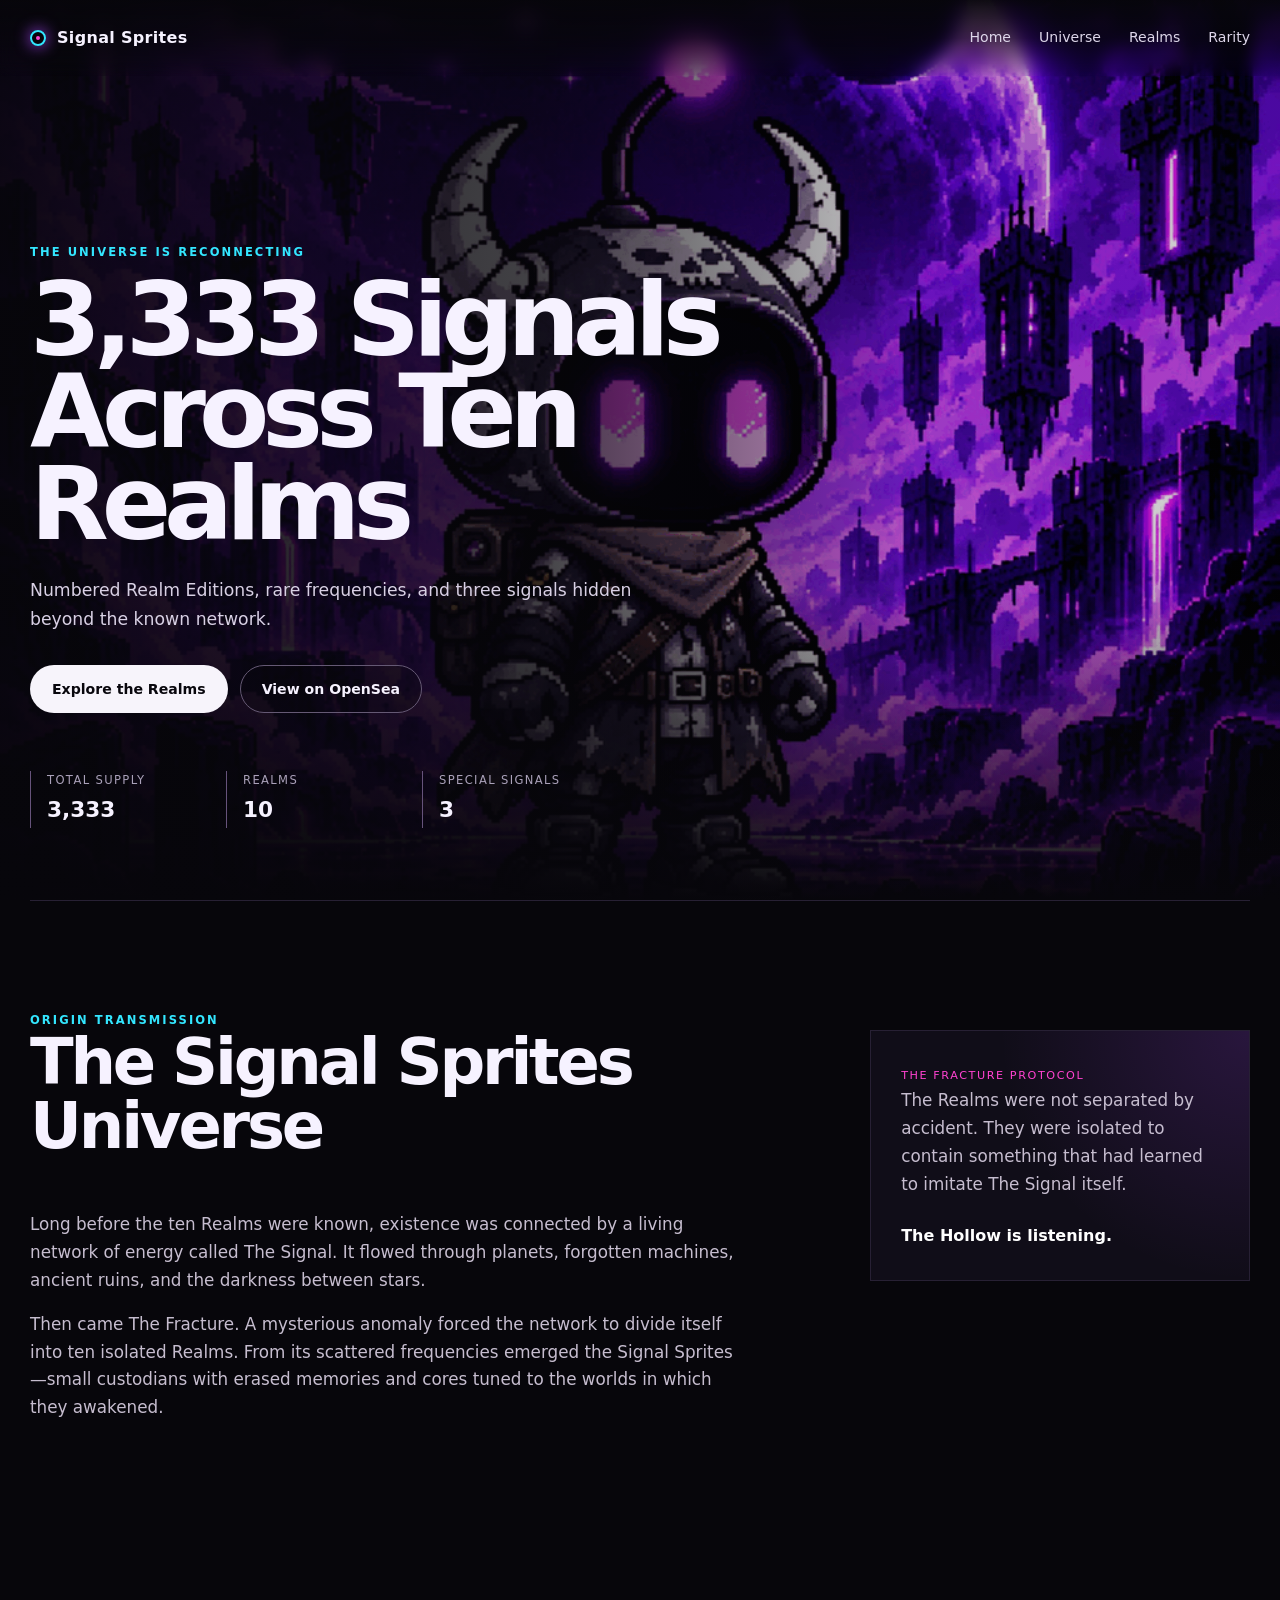
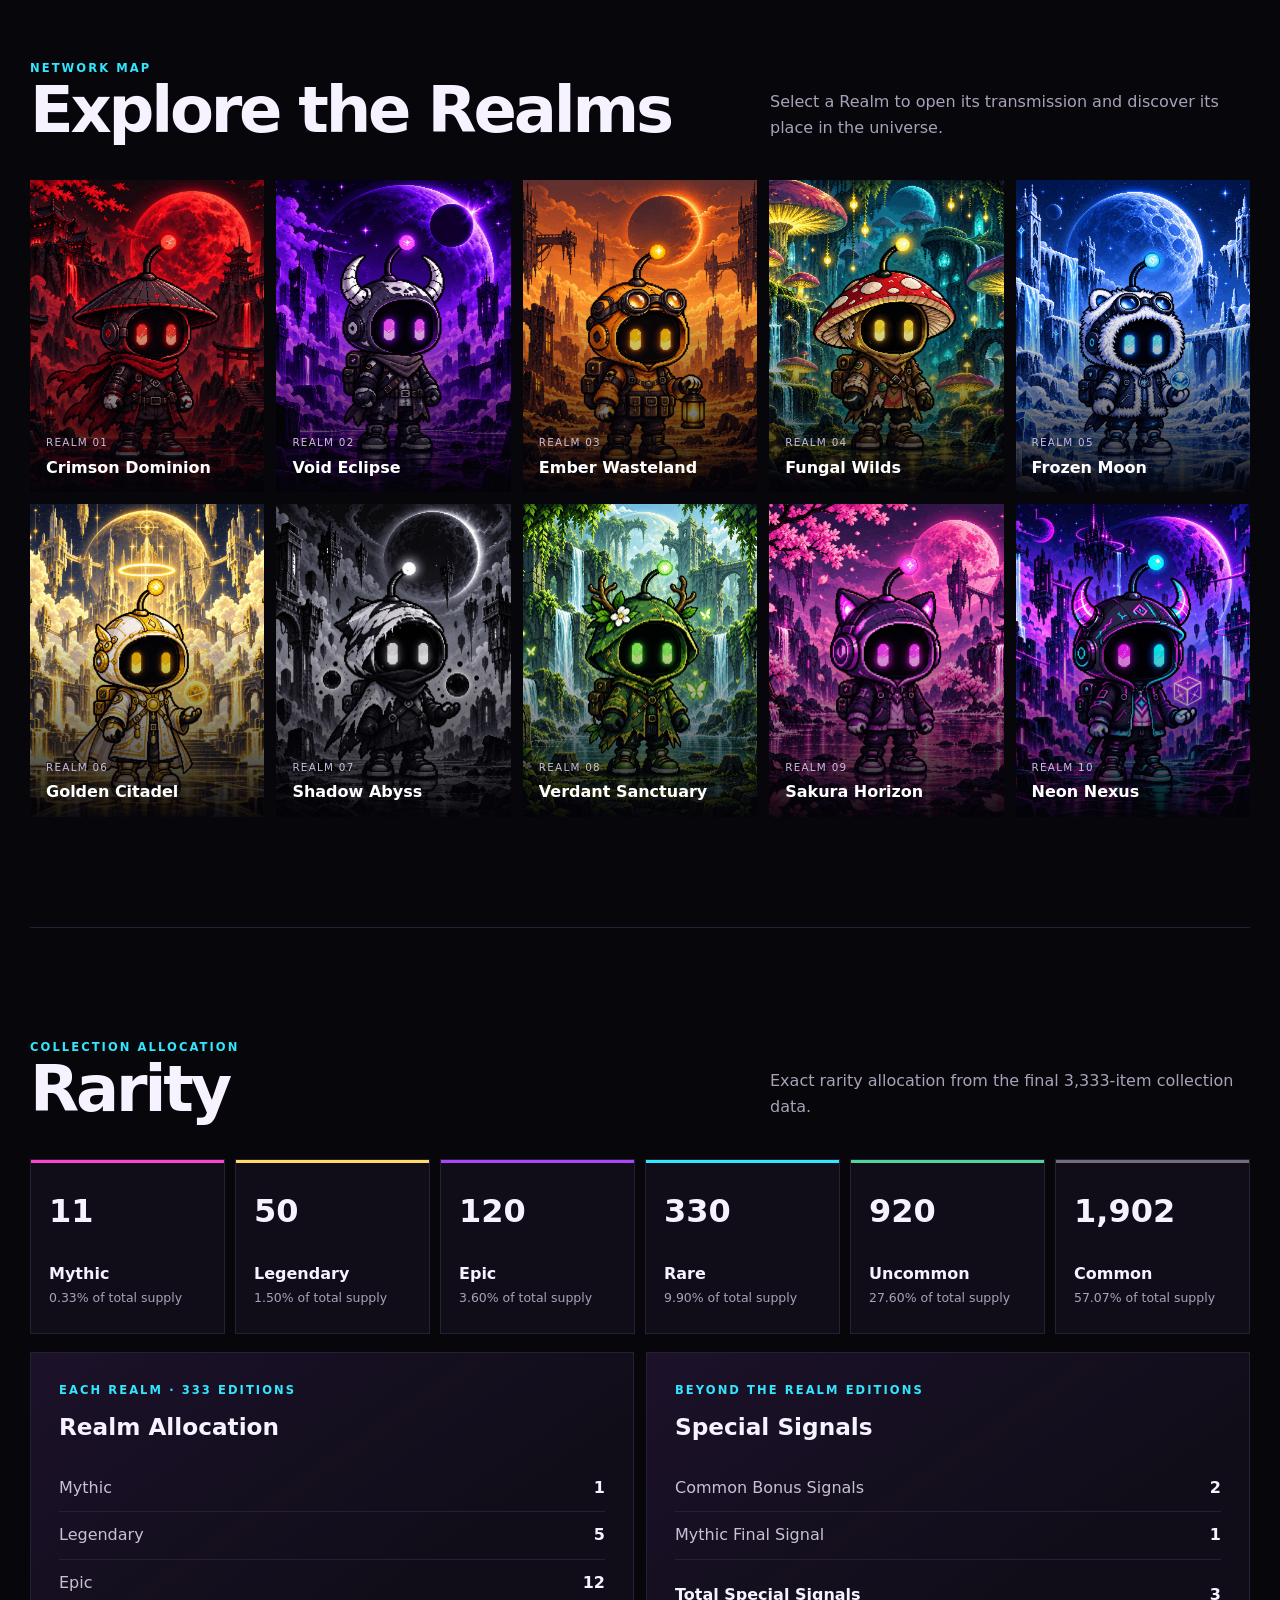
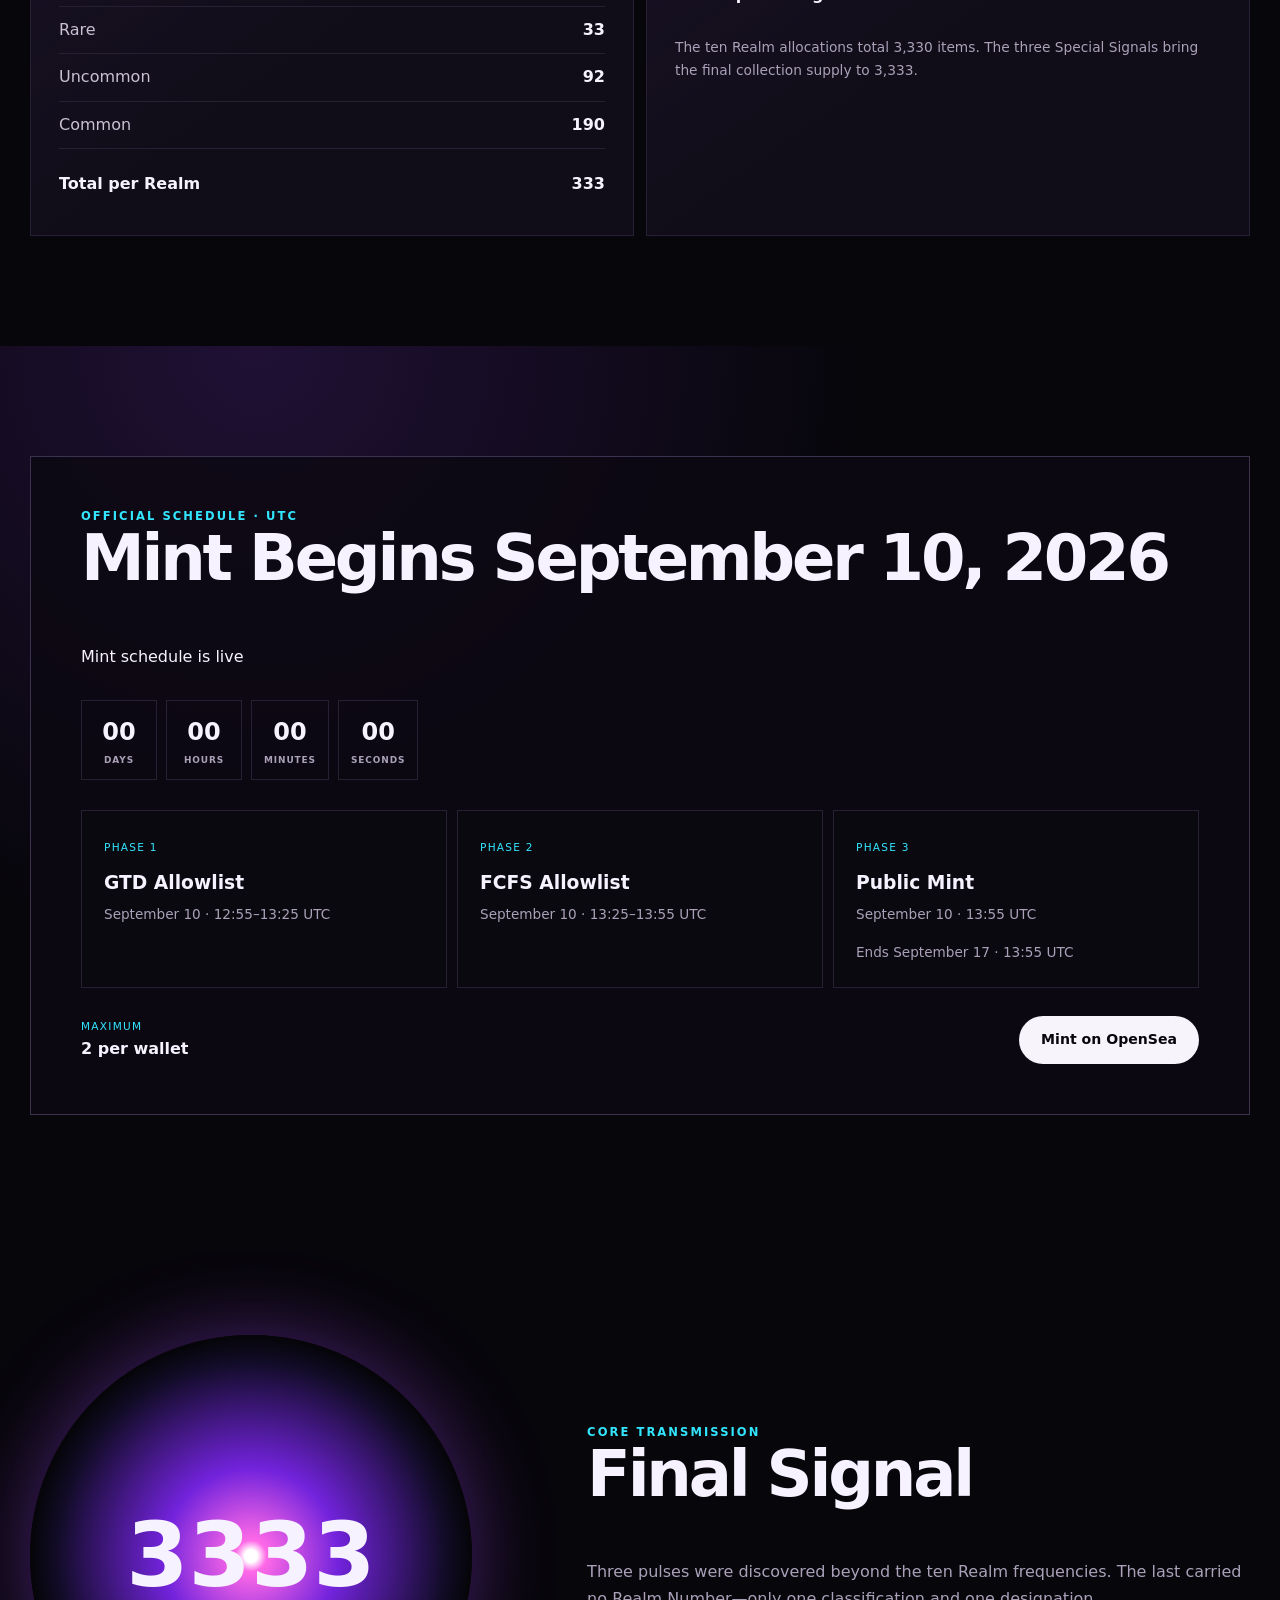
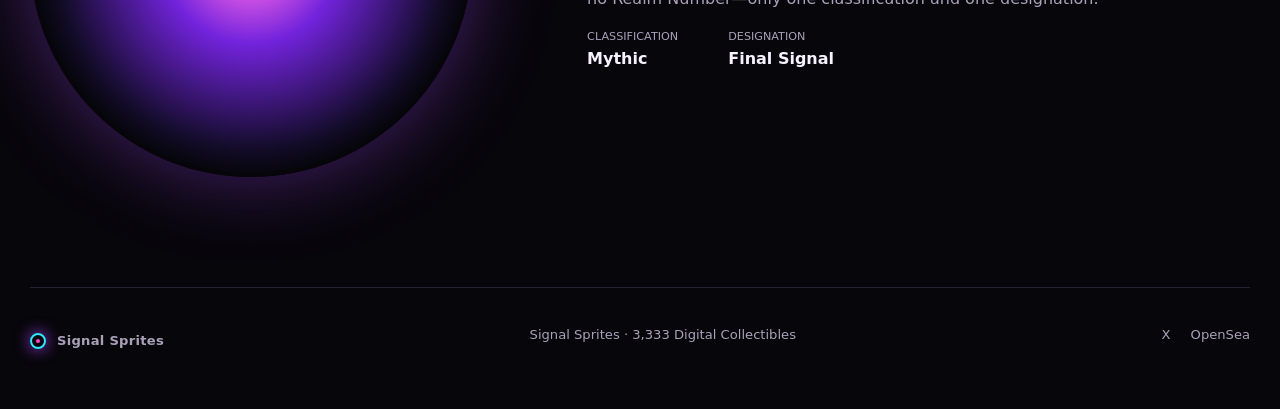
==== commit f2bf0a28: "Update" ====
--- a/index.html
+++ b/index.html
@@ -16,6 +16,7 @@
       <a href="#top">Home</a>
       <a href="#universe">Universe</a>
       <a href="#realms">Realms</a>
+      <a href="#rarity">Rarity</a>
     </nav>
   </header>
 
@@ -63,6 +64,44 @@
       <div class="realm-grid" id="realm-grid"></div>
     </section>
 
+    <section class="section rarity-section" id="rarity">
+      <div class="section-heading">
+        <div><div class="section-label">Collection Allocation</div><h2>Rarity</h2></div>
+        <p>Exact rarity allocation from the final 3,333-item collection data.</p>
+      </div>
+
+      <div class="rarity-grid" aria-label="Signal Sprites rarity allocation">
+        <article class="rarity mythic"><span>11</span><h3>Mythic</h3><p>0.33% of total supply</p></article>
+        <article class="rarity legendary"><span>50</span><h3>Legendary</h3><p>1.50% of total supply</p></article>
+        <article class="rarity epic"><span>120</span><h3>Epic</h3><p>3.60% of total supply</p></article>
+        <article class="rarity rare"><span>330</span><h3>Rare</h3><p>9.90% of total supply</p></article>
+        <article class="rarity uncommon"><span>920</span><h3>Uncommon</h3><p>27.60% of total supply</p></article>
+        <article class="rarity common"><span>1,902</span><h3>Common</h3><p>57.07% of total supply</p></article>
+      </div>
+
+      <div class="rarity-breakdown">
+        <article>
+          <div class="section-label">Each Realm · 333 Editions</div>
+          <h3>Realm Allocation</h3>
+          <div class="allocation-row"><span>Mythic</span><strong>1</strong></div>
+          <div class="allocation-row"><span>Legendary</span><strong>5</strong></div>
+          <div class="allocation-row"><span>Epic</span><strong>12</strong></div>
+          <div class="allocation-row"><span>Rare</span><strong>33</strong></div>
+          <div class="allocation-row"><span>Uncommon</span><strong>92</strong></div>
+          <div class="allocation-row"><span>Common</span><strong>190</strong></div>
+          <div class="allocation-total"><span>Total per Realm</span><strong>333</strong></div>
+        </article>
+        <article>
+          <div class="section-label">Beyond the Realm Editions</div>
+          <h3>Special Signals</h3>
+          <div class="allocation-row"><span>Common Bonus Signals</span><strong>2</strong></div>
+          <div class="allocation-row"><span>Mythic Final Signal</span><strong>1</strong></div>
+          <div class="allocation-total"><span>Total Special Signals</span><strong>3</strong></div>
+          <p class="allocation-note">The ten Realm allocations total 3,330 items. The three Special Signals bring the final collection supply to 3,333.</p>
+        </article>
+      </div>
+    </section>
+
     <section class="section mint-section" id="mint">
       <div class="mint-card">
         <div>
@@ -91,7 +130,7 @@
 
   <footer>
     <a class="brand" href="#top"><span class="brand-mark"></span>Signal Sprites</a>
-    <p>Ten Realms · 3,333 Signals · One Connected Universe</p>
+    <p>Signal Sprites · 3,333 Digital Collectibles</p>
     <div><a href="https://x.com/SignalSprites" target="_blank" rel="noreferrer">X</a><a href="https://opensea.io/collection/signal-sprites/overview" target="_blank" rel="noreferrer">OpenSea</a></div>
   </footer>
 
--- a/styles.css
+++ b/styles.css
@@ -1 +1 @@
-:root{--bg:#07060b;--panel:#100d18;--text:#f6f2ff;--muted:#aaa1b9;--line:#272034;--violet:#a945ff;--cyan:#33e6ff;--pink:#ff42d0;--gold:#ffd866;--max:1220px}*{box-sizing:border-box}html{scroll-behavior:smooth}body{margin:0;background:var(--bg);color:var(--text);font-family:Inter,ui-sans-serif,system-ui,-apple-system,BlinkMacSystemFont,"Segoe UI",sans-serif;line-height:1.65}a{color:inherit;text-decoration:none}button{font:inherit}.site-header{height:76px;display:flex;align-items:center;justify-content:space-between;padding:0 max(24px,calc((100vw - var(--max))/2));position:fixed;inset:0 0 auto;z-index:20;background:linear-gradient(180deg,rgba(7,6,11,.96),rgba(7,6,11,.65),transparent);backdrop-filter:blur(8px)}.brand{display:flex;align-items:center;gap:11px;font-weight:800;letter-spacing:.02em}.brand-mark{width:16px;height:16px;border:2px solid var(--cyan);border-radius:50%;box-shadow:0 0 16px var(--violet);position:relative}.brand-mark:after{content:"";position:absolute;width:4px;height:4px;border-radius:50%;background:var(--pink);inset:4px}.site-header nav{display:flex;gap:28px;align-items:center}.site-header nav a{font-size:.88rem;color:#ddd6e9}.site-header nav a:hover{color:#fff}.menu-toggle{display:none;background:none;border:1px solid var(--line);color:#fff;border-radius:999px;padding:7px 13px}.hero{min-height:100svh;display:grid;align-items:end;position:relative;overflow:hidden}.hero>.hero-image{position:absolute;width:100%;height:100%;object-fit:cover;inset:0;filter:saturate(.9) contrast(1.05)}.hero-shade{position:absolute;inset:0;background:linear-gradient(90deg,rgba(7,6,11,.96) 0%,rgba(7,6,11,.76) 42%,rgba(7,6,11,.2) 72%),linear-gradient(0deg,var(--bg),transparent 35%)}.hero-content{position:relative;z-index:2;width:min(var(--max),calc(100% - 48px));margin:0 auto;padding:150px 0 72px}.eyebrow,.section-label{text-transform:uppercase;letter-spacing:.18em;font-size:.72rem;font-weight:800;color:var(--cyan)}h1,h2,h3,p{margin-top:0}h1{font-size:clamp(3.5rem,8vw,7.5rem);line-height:.9;letter-spacing:-.07em;max-width:850px;margin-bottom:26px;text-wrap:balance}h2{font-size:clamp(2.3rem,5vw,4.4rem);line-height:1;letter-spacing:-.05em}.hero-copy{max-width:610px;color:#d8d0e4;font-size:1.08rem}.hero-actions{display:flex;gap:12px;flex-wrap:wrap;margin:32px 0 58px}.button{display:inline-flex;align-items:center;justify-content:center;min-height:48px;padding:0 21px;border-radius:999px;font-weight:800;font-size:.88rem;border:1px solid transparent}.button.primary{background:#f7f4fb;color:#09070d}.button.primary:hover{background:var(--cyan)}.button.secondary{border-color:#655974;background:rgba(10,8,15,.35)}.button.secondary:hover{border-color:#fff}.hero-stats{display:grid;grid-template-columns:repeat(3,minmax(110px,170px));gap:26px;margin:0}.hero-stats div{border-left:1px solid #66537b;padding-left:16px}.hero-stats dt{color:var(--muted);font-size:.72rem;text-transform:uppercase;letter-spacing:.12em}.hero-stats dd{margin:2px 0 0;font-size:1.35rem;font-weight:800}.section{width:min(var(--max),calc(100% - 48px));margin:0 auto;padding:110px 0}.universe{border-top:1px solid var(--line)}.story-grid{display:grid;grid-template-columns:1.5fr .8fr;gap:10vw;align-items:start}.story-grid p{color:#c6bdcf;font-size:1.05rem}.story-callout{border:1px solid var(--line);padding:30px;background:radial-gradient(circle at top right,rgba(169,69,255,.16),transparent 55%),var(--panel)}.story-callout span{font-size:.7rem;letter-spacing:.14em;color:var(--pink)}.story-callout strong{display:block;margin-top:25px;color:#fff}.section-heading{display:flex;align-items:end;justify-content:space-between;gap:40px;margin-bottom:38px}.section-heading h2{margin-bottom:0}.section-heading>p{max-width:480px;color:var(--muted);margin:0}.realm-grid{display:grid;grid-template-columns:repeat(5,1fr);gap:12px}.realm-card{padding:0;border:0;background:var(--panel);color:#fff;text-align:left;position:relative;overflow:hidden;aspect-ratio:.75;cursor:pointer}.realm-card img{width:100%;height:100%;object-fit:cover;display:block;transition:transform .6s,filter .6s}.realm-card:after{content:"";position:absolute;inset:40% 0 0;background:linear-gradient(transparent,rgba(4,3,8,.94))}.realm-card:hover img{transform:scale(1.04);filter:saturate(1.2)}.realm-card div{position:absolute;z-index:2;inset:auto 16px 16px}.realm-card span{font-size:.65rem;text-transform:uppercase;letter-spacing:.12em;color:#cbbbdc}.realm-card strong{display:block;font-size:1rem;line-height:1.1;margin-top:4px}.rarity-section{border-top:1px solid var(--line)}.rarity-grid{display:grid;grid-template-columns:repeat(6,1fr);gap:10px}.rarity{border:1px solid var(--line);padding:25px 18px;background:var(--panel);min-height:150px}.rarity span{font-size:2rem;font-weight:900}.rarity h3{margin:24px 0 0;font-size:1rem}.rarity p{color:var(--muted);font-size:.78rem;margin:0}.mythic{box-shadow:inset 0 3px var(--pink)}.legendary{box-shadow:inset 0 3px var(--gold)}.epic{box-shadow:inset 0 3px var(--violet)}.rare{box-shadow:inset 0 3px var(--cyan)}.uncommon{box-shadow:inset 0 3px #4ed69c}.common{box-shadow:inset 0 3px #746b7e}.special-numbers{margin-top:12px;border:1px solid var(--line);padding:30px;background:linear-gradient(115deg,rgba(169,69,255,.12),transparent)}.special-numbers h3{font-size:1.5rem}.number-row{display:flex;flex-wrap:wrap;gap:10px}.number-row span{border:1px solid #594969;border-radius:999px;padding:8px 16px;font-family:ui-monospace,monospace}.mint-section{width:100%;background:radial-gradient(circle at 20% 0,rgba(84,39,141,.32),transparent 45%);padding-left:max(24px,calc((100vw - var(--max))/2));padding-right:max(24px,calc((100vw - var(--max))/2))}.mint-card{width:100%;max-width:var(--max);margin:auto;border:1px solid #3d3150;background:rgba(12,9,18,.85);padding:50px}.countdown{display:flex;gap:9px;margin:30px 0}.countdown>span{min-width:76px;padding:12px;border:1px solid var(--line);font-size:1.5rem;font-weight:900;text-align:center}.countdown small{display:block;font-size:.56rem;text-transform:uppercase;letter-spacing:.1em;color:var(--muted);font-weight:600}.phases{display:grid;grid-template-columns:repeat(3,1fr);gap:10px}.phases article{padding:22px;border:1px solid var(--line);background:#0b0910}.phases article>span,.mint-footer span{font-size:.66rem;color:var(--cyan);text-transform:uppercase;letter-spacing:.12em}.phases h3{margin:8px 0 4px}.phases p,.phases small{color:var(--muted);font-size:.85rem}.mint-footer{display:flex;align-items:center;gap:36px;margin-top:28px}.mint-footer div{display:flex;flex-direction:column}.mint-footer .button{margin-left:auto}.final-signal{display:grid;grid-template-columns:.8fr 1.2fr;gap:9vw;align-items:center}.signal-orb{aspect-ratio:1;border-radius:50%;display:grid;place-items:center;font-size:clamp(2.8rem,7vw,6rem);font-weight:900;background:radial-gradient(circle,#fff 0 2%,#fe69e7 5%,#7223dc 28%,#120c28 62%,#06050a 70%);box-shadow:0 0 80px rgba(169,69,255,.4)}.final-signal p{color:var(--muted)}.final-signal dl{display:flex;gap:50px}.final-signal dt{font-size:.7rem;text-transform:uppercase;color:var(--muted)}.final-signal dd{margin:0;font-weight:800}footer{width:min(var(--max),calc(100% - 48px));margin:auto;padding:36px 0 50px;border-top:1px solid var(--line);display:flex;justify-content:space-between;gap:24px;color:var(--muted);font-size:.82rem}footer>div{display:flex;gap:20px}dialog{width:min(1040px,calc(100% - 28px));padding:0;border:1px solid #4a3c5f;background:#09070e;color:#fff;grid-template-columns:1fr 1fr;max-height:88vh;overflow:auto}dialog[open]{display:grid}dialog::backdrop{background:rgba(2,1,5,.88);backdrop-filter:blur(10px)}.dialog-close{position:absolute;right:12px;top:12px;z-index:3;border:1px solid #6b5d79;background:#0b0910;color:#fff;border-radius:999px;padding:8px 14px;cursor:pointer}.dialog-media{min-height:600px}.dialog-media img{width:100%;height:100%;object-fit:cover;display:block}.dialog-copy{padding:55px 45px}.dialog-copy h2{font-size:3.2rem}.dialog-copy p{color:#bbb1c6}.dialog-meta{display:flex;gap:10px;flex-wrap:wrap;margin-top:28px}.dialog-meta span{border:1px solid var(--line);border-radius:999px;padding:7px 12px;font-size:.72rem}.dialog-copy{scrollbar-width:thin}@media(max-width:900px){.site-header nav{display:none;position:absolute;top:68px;right:18px;flex-direction:column;align-items:flex-start;background:#0b0910;border:1px solid var(--line);padding:20px;width:190px}.site-header nav.open{display:flex}.menu-toggle{display:block}.hero-content{padding-bottom:48px}.hero-stats{grid-template-columns:repeat(2,1fr)}.story-grid,.final-signal{grid-template-columns:1fr}.realm-grid{grid-template-columns:repeat(2,1fr)}.rarity-grid{grid-template-columns:repeat(3,1fr)}.phases{grid-template-columns:1fr}.mint-footer{align-items:flex-start;flex-wrap:wrap}.mint-footer .button{margin-left:0;width:100%}dialog[open]{grid-template-columns:1fr}.dialog-media{min-height:auto;aspect-ratio:1}.dialog-copy{padding:34px 24px}.dialog-copy h2{font-size:2.5rem}footer{flex-direction:column}}@media(max-width:560px){.hero-content,.section,footer{width:calc(100% - 32px)}.hero-shade{background:linear-gradient(0deg,var(--bg),rgba(7,6,11,.55) 65%,rgba(7,6,11,.25))}h1{font-size:3.35rem}.hero-copy{font-size:1rem}.hero-stats{gap:18px}.section{padding:78px 0}.section-heading{display:block}.section-heading>p{margin-top:18px}.realm-grid{gap:8px}.rarity-grid{grid-template-columns:repeat(2,1fr)}.rarity{min-height:135px}.mint-card{padding:28px 18px;width:calc(100% - 16px)}.countdown{gap:5px}.countdown>span{min-width:0;flex:1;font-size:1.2rem;padding:9px 4px}.final-signal{gap:50px}.signal-orb{width:80%;margin:auto}}
+:root{--bg:#07060b;--panel:#100d18;--text:#f6f2ff;--muted:#aaa1b9;--line:#272034;--violet:#a945ff;--cyan:#33e6ff;--pink:#ff42d0;--gold:#ffd866;--max:1220px}*{box-sizing:border-box}html{scroll-behavior:smooth}body{margin:0;background:var(--bg);color:var(--text);font-family:Inter,ui-sans-serif,system-ui,-apple-system,BlinkMacSystemFont,"Segoe UI",sans-serif;line-height:1.65}a{color:inherit;text-decoration:none}button{font:inherit}.site-header{height:76px;display:flex;align-items:center;justify-content:space-between;padding:0 max(24px,calc((100vw - var(--max))/2));position:fixed;inset:0 0 auto;z-index:20;background:linear-gradient(180deg,rgba(7,6,11,.96),rgba(7,6,11,.65),transparent);backdrop-filter:blur(8px)}.brand{display:flex;align-items:center;gap:11px;font-weight:800;letter-spacing:.02em}.brand-mark{width:16px;height:16px;border:2px solid var(--cyan);border-radius:50%;box-shadow:0 0 16px var(--violet);position:relative}.brand-mark:after{content:"";position:absolute;width:4px;height:4px;border-radius:50%;background:var(--pink);inset:4px}.site-header nav{display:flex;gap:28px;align-items:center}.site-header nav a{font-size:.88rem;color:#ddd6e9}.site-header nav a:hover{color:#fff}.menu-toggle{display:none;background:none;border:1px solid var(--line);color:#fff;border-radius:999px;padding:7px 13px}.hero{min-height:100svh;display:grid;align-items:end;position:relative;overflow:hidden}.hero>.hero-image{position:absolute;width:100%;height:100%;object-fit:cover;inset:0;filter:saturate(.9) contrast(1.05)}.hero-shade{position:absolute;inset:0;background:linear-gradient(90deg,rgba(7,6,11,.96) 0%,rgba(7,6,11,.76) 42%,rgba(7,6,11,.2) 72%),linear-gradient(0deg,var(--bg),transparent 35%)}.hero-content{position:relative;z-index:2;width:min(var(--max),calc(100% - 48px));margin:0 auto;padding:150px 0 72px}.eyebrow,.section-label{text-transform:uppercase;letter-spacing:.18em;font-size:.72rem;font-weight:800;color:var(--cyan)}h1,h2,h3,p{margin-top:0}h1{font-size:clamp(3.5rem,8vw,7.5rem);line-height:.9;letter-spacing:-.07em;max-width:850px;margin-bottom:26px;text-wrap:balance}h2{font-size:clamp(2.3rem,5vw,4.4rem);line-height:1;letter-spacing:-.05em}.hero-copy{max-width:610px;color:#d8d0e4;font-size:1.08rem}.hero-actions{display:flex;gap:12px;flex-wrap:wrap;margin:32px 0 58px}.button{display:inline-flex;align-items:center;justify-content:center;min-height:48px;padding:0 21px;border-radius:999px;font-weight:800;font-size:.88rem;border:1px solid transparent}.button.primary{background:#f7f4fb;color:#09070d}.button.primary:hover{background:var(--cyan)}.button.secondary{border-color:#655974;background:rgba(10,8,15,.35)}.button.secondary:hover{border-color:#fff}.hero-stats{display:grid;grid-template-columns:repeat(3,minmax(110px,170px));gap:26px;margin:0}.hero-stats div{border-left:1px solid #66537b;padding-left:16px}.hero-stats dt{color:var(--muted);font-size:.72rem;text-transform:uppercase;letter-spacing:.12em}.hero-stats dd{margin:2px 0 0;font-size:1.35rem;font-weight:800}.section{width:min(var(--max),calc(100% - 48px));margin:0 auto;padding:110px 0}.universe{border-top:1px solid var(--line)}.story-grid{display:grid;grid-template-columns:1.5fr .8fr;gap:10vw;align-items:start}.story-grid p{color:#c6bdcf;font-size:1.05rem}.story-callout{border:1px solid var(--line);padding:30px;background:radial-gradient(circle at top right,rgba(169,69,255,.16),transparent 55%),var(--panel)}.story-callout span{font-size:.7rem;letter-spacing:.14em;color:var(--pink)}.story-callout strong{display:block;margin-top:25px;color:#fff}.section-heading{display:flex;align-items:end;justify-content:space-between;gap:40px;margin-bottom:38px}.section-heading h2{margin-bottom:0}.section-heading>p{max-width:480px;color:var(--muted);margin:0}.realm-grid{display:grid;grid-template-columns:repeat(5,1fr);gap:12px}.realm-card{padding:0;border:0;background:var(--panel);color:#fff;text-align:left;position:relative;overflow:hidden;aspect-ratio:.75;cursor:pointer}.realm-card img{width:100%;height:100%;object-fit:cover;display:block;transition:transform .6s,filter .6s}.realm-card:after{content:"";position:absolute;inset:40% 0 0;background:linear-gradient(transparent,rgba(4,3,8,.94))}.realm-card:hover img{transform:scale(1.04);filter:saturate(1.2)}.realm-card div{position:absolute;z-index:2;inset:auto 16px 16px}.realm-card span{font-size:.65rem;text-transform:uppercase;letter-spacing:.12em;color:#cbbbdc}.realm-card strong{display:block;font-size:1rem;line-height:1.1;margin-top:4px}.rarity-section{border-top:1px solid var(--line)}.rarity-grid{display:grid;grid-template-columns:repeat(6,1fr);gap:10px}.rarity{border:1px solid var(--line);padding:25px 18px;background:var(--panel);min-height:150px}.rarity span{font-size:2rem;font-weight:900}.rarity h3{margin:24px 0 0;font-size:1rem}.rarity p{color:var(--muted);font-size:.78rem;margin:0}.mythic{box-shadow:inset 0 3px var(--pink)}.legendary{box-shadow:inset 0 3px var(--gold)}.epic{box-shadow:inset 0 3px var(--violet)}.rare{box-shadow:inset 0 3px var(--cyan)}.uncommon{box-shadow:inset 0 3px #4ed69c}.common{box-shadow:inset 0 3px #746b7e}.rarity-breakdown{display:grid;grid-template-columns:1fr 1fr;gap:12px;margin-top:18px}.rarity-breakdown>article{border:1px solid var(--line);background:linear-gradient(145deg,rgba(169,69,255,.08),transparent 55%),var(--panel);padding:28px}.rarity-breakdown h3{font-size:1.45rem;margin:8px 0 18px}.allocation-row,.allocation-total{display:flex;justify-content:space-between;align-items:center;gap:20px;padding:10px 0;border-bottom:1px solid var(--line)}.allocation-row span{color:#c9c0d4}.allocation-row strong,.allocation-total strong{font-variant-numeric:tabular-nums}.allocation-total{margin-top:6px;border-bottom:0;padding-top:16px}.allocation-total span{font-weight:800}.allocation-note{color:var(--muted);font-size:.86rem;margin:18px 0 0}.rarity-grid .rarity span{font-variant-numeric:tabular-nums}.special-numbers{margin-top:12px;border:1px solid var(--line);padding:30px;background:linear-gradient(115deg,rgba(169,69,255,.12),transparent)}.special-numbers h3{font-size:1.5rem}.number-row{display:flex;flex-wrap:wrap;gap:10px}.number-row span{border:1px solid #594969;border-radius:999px;padding:8px 16px;font-family:ui-monospace,monospace}.mint-section{width:100%;background:radial-gradient(circle at 20% 0,rgba(84,39,141,.32),transparent 45%);padding-left:max(24px,calc((100vw - var(--max))/2));padding-right:max(24px,calc((100vw - var(--max))/2))}.mint-card{width:100%;max-width:var(--max);margin:auto;border:1px solid #3d3150;background:rgba(12,9,18,.85);padding:50px}.countdown{display:flex;gap:9px;margin:30px 0}.countdown>span{min-width:76px;padding:12px;border:1px solid var(--line);font-size:1.5rem;font-weight:900;text-align:center}.countdown small{display:block;font-size:.56rem;text-transform:uppercase;letter-spacing:.1em;color:var(--muted);font-weight:600}.phases{display:grid;grid-template-columns:repeat(3,1fr);gap:10px}.phases article{padding:22px;border:1px solid var(--line);background:#0b0910}.phases article>span,.mint-footer span{font-size:.66rem;color:var(--cyan);text-transform:uppercase;letter-spacing:.12em}.phases h3{margin:8px 0 4px}.phases p,.phases small{color:var(--muted);font-size:.85rem}.mint-footer{display:flex;align-items:center;gap:36px;margin-top:28px}.mint-footer div{display:flex;flex-direction:column}.mint-footer .button{margin-left:auto}.final-signal{display:grid;grid-template-columns:.8fr 1.2fr;gap:9vw;align-items:center}.signal-orb{aspect-ratio:1;border-radius:50%;display:grid;place-items:center;font-size:clamp(2.8rem,7vw,6rem);font-weight:900;background:radial-gradient(circle,#fff 0 2%,#fe69e7 5%,#7223dc 28%,#120c28 62%,#06050a 70%);box-shadow:0 0 80px rgba(169,69,255,.4)}.final-signal p{color:var(--muted)}.final-signal dl{display:flex;gap:50px}.final-signal dt{font-size:.7rem;text-transform:uppercase;color:var(--muted)}.final-signal dd{margin:0;font-weight:800}footer{width:min(var(--max),calc(100% - 48px));margin:auto;padding:36px 0 50px;border-top:1px solid var(--line);display:flex;justify-content:space-between;gap:24px;color:var(--muted);font-size:.82rem}footer>div{display:flex;gap:20px}dialog{width:min(1040px,calc(100% - 28px));padding:0;border:1px solid #4a3c5f;background:#09070e;color:#fff;grid-template-columns:1fr 1fr;max-height:88vh;overflow:auto}dialog[open]{display:grid}dialog::backdrop{background:rgba(2,1,5,.88);backdrop-filter:blur(10px)}.dialog-close{position:absolute;right:12px;top:12px;z-index:3;border:1px solid #6b5d79;background:#0b0910;color:#fff;border-radius:999px;padding:8px 14px;cursor:pointer}.dialog-media{min-height:600px}.dialog-media img{width:100%;height:100%;object-fit:cover;display:block}.dialog-copy{padding:55px 45px}.dialog-copy h2{font-size:3.2rem}.dialog-copy p{color:#bbb1c6}.dialog-meta{display:flex;gap:10px;flex-wrap:wrap;margin-top:28px}.dialog-meta span{border:1px solid var(--line);border-radius:999px;padding:7px 12px;font-size:.72rem}.dialog-copy{scrollbar-width:thin}@media(max-width:900px){.rarity-breakdown{grid-template-columns:1fr}.site-header nav{display:none;position:absolute;top:68px;right:18px;flex-direction:column;align-items:flex-start;background:#0b0910;border:1px solid var(--line);padding:20px;width:190px}.site-header nav.open{display:flex}.menu-toggle{display:block}.hero-content{padding-bottom:48px}.hero-stats{grid-template-columns:repeat(2,1fr)}.story-grid,.final-signal{grid-template-columns:1fr}.realm-grid{grid-template-columns:repeat(2,1fr)}.rarity-grid{grid-template-columns:repeat(3,1fr)}.phases{grid-template-columns:1fr}.mint-footer{align-items:flex-start;flex-wrap:wrap}.mint-footer .button{margin-left:0;width:100%}dialog[open]{grid-template-columns:1fr}.dialog-media{min-height:auto;aspect-ratio:1}.dialog-copy{padding:34px 24px}.dialog-copy h2{font-size:2.5rem}footer{flex-direction:column}}@media(max-width:560px){.hero-content,.section,footer{width:calc(100% - 32px)}.hero-shade{background:linear-gradient(0deg,var(--bg),rgba(7,6,11,.55) 65%,rgba(7,6,11,.25))}h1{font-size:3.35rem}.hero-copy{font-size:1rem}.hero-stats{gap:18px}.section{padding:78px 0}.section-heading{display:block}.section-heading>p{margin-top:18px}.realm-grid{gap:8px}.rarity-grid{grid-template-columns:repeat(2,1fr)}.rarity{min-height:135px}.mint-card{padding:28px 18px;width:calc(100% - 16px)}.countdown{gap:5px}.countdown>span{min-width:0;flex:1;font-size:1.2rem;padding:9px 4px}.final-signal{gap:50px}.signal-orb{width:80%;margin:auto}}
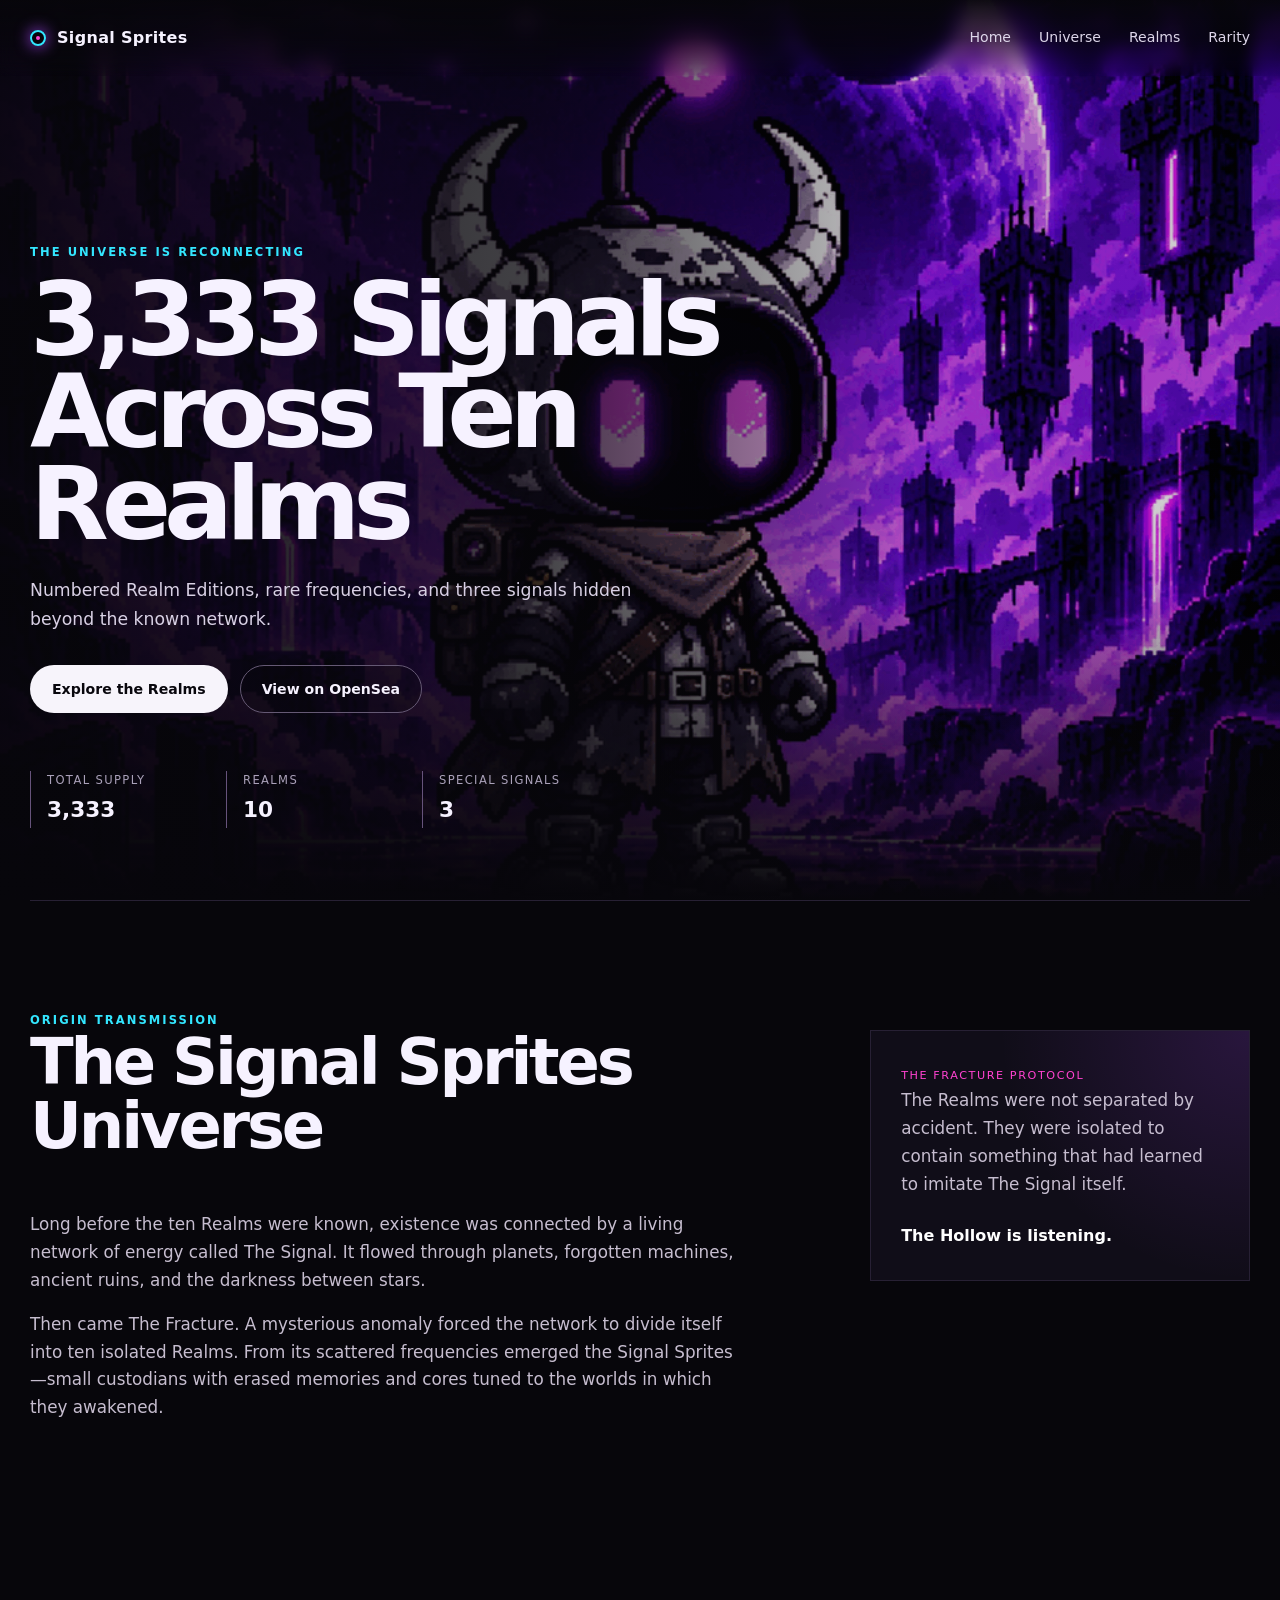
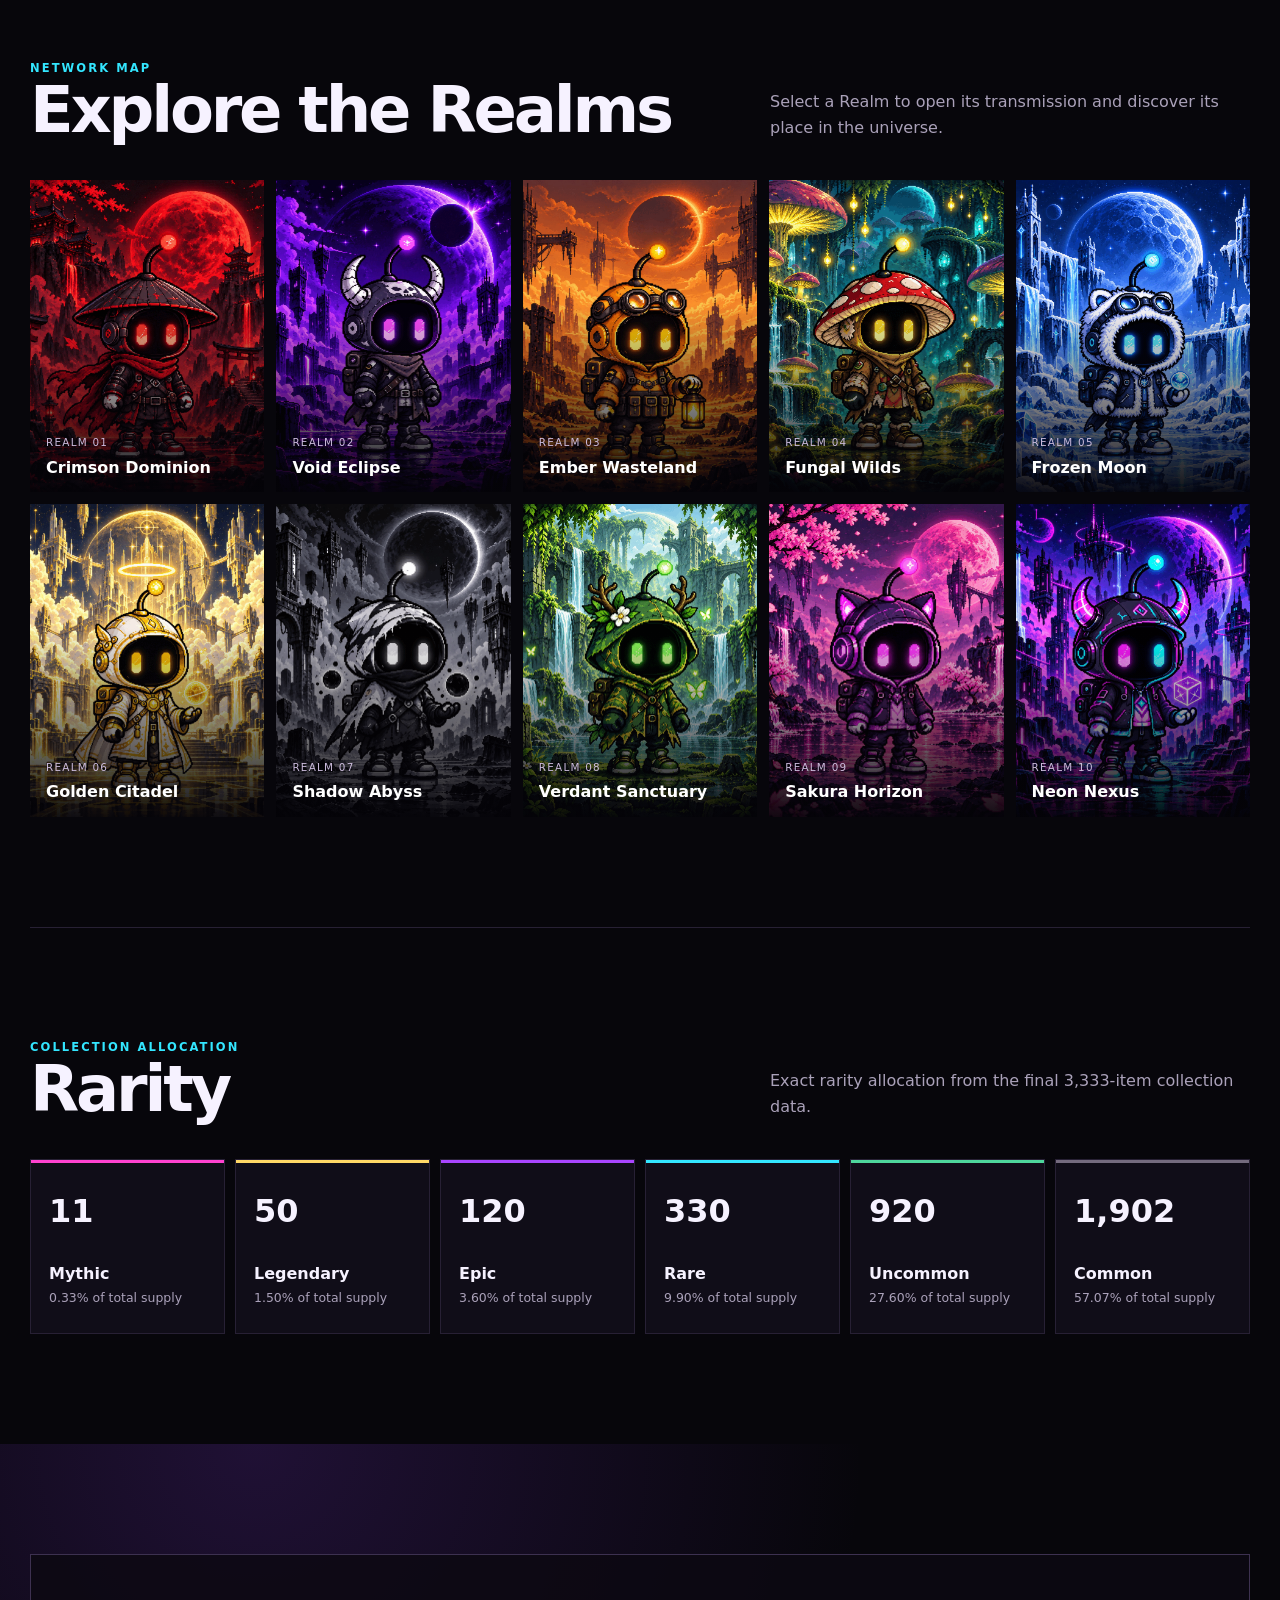
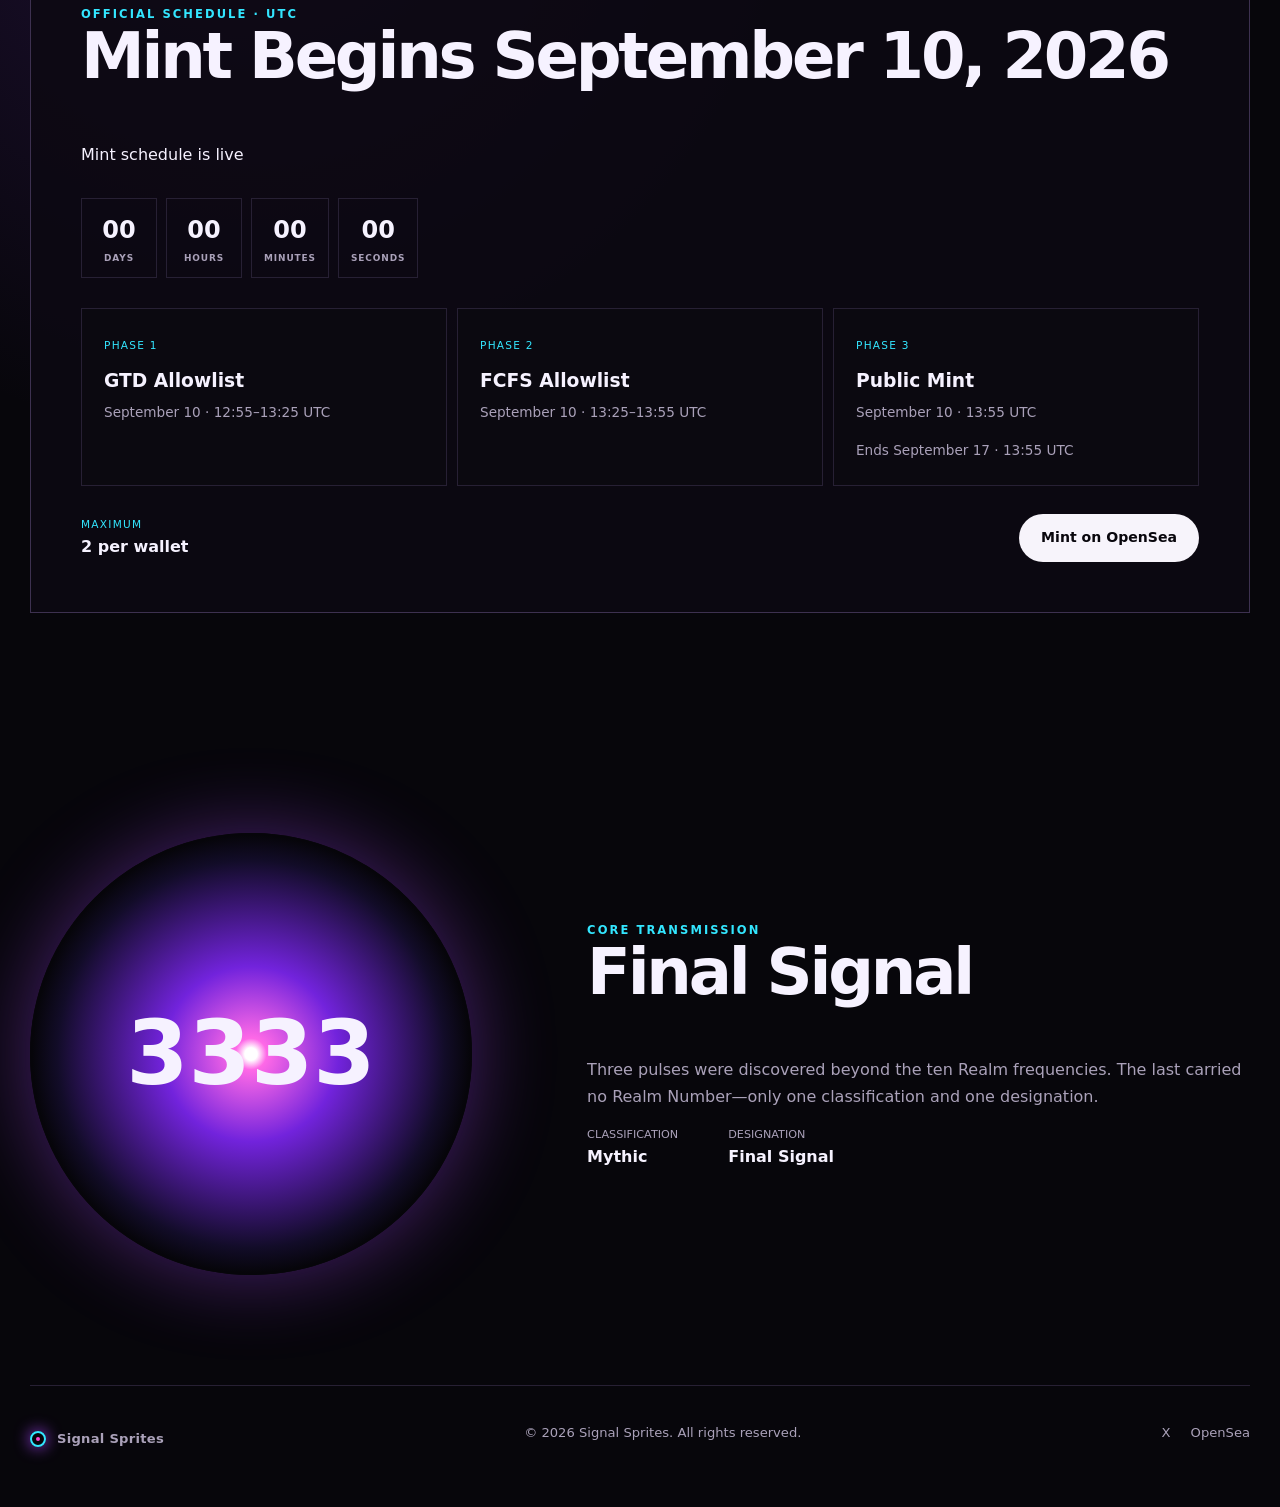
==== commit 0d285bdb: "Update" ====
--- a/index.html
+++ b/index.html
@@ -79,27 +79,6 @@
         <article class="rarity common"><span>1,902</span><h3>Common</h3><p>57.07% of total supply</p></article>
       </div>
 
-      <div class="rarity-breakdown">
-        <article>
-          <div class="section-label">Each Realm · 333 Editions</div>
-          <h3>Realm Allocation</h3>
-          <div class="allocation-row"><span>Mythic</span><strong>1</strong></div>
-          <div class="allocation-row"><span>Legendary</span><strong>5</strong></div>
-          <div class="allocation-row"><span>Epic</span><strong>12</strong></div>
-          <div class="allocation-row"><span>Rare</span><strong>33</strong></div>
-          <div class="allocation-row"><span>Uncommon</span><strong>92</strong></div>
-          <div class="allocation-row"><span>Common</span><strong>190</strong></div>
-          <div class="allocation-total"><span>Total per Realm</span><strong>333</strong></div>
-        </article>
-        <article>
-          <div class="section-label">Beyond the Realm Editions</div>
-          <h3>Special Signals</h3>
-          <div class="allocation-row"><span>Common Bonus Signals</span><strong>2</strong></div>
-          <div class="allocation-row"><span>Mythic Final Signal</span><strong>1</strong></div>
-          <div class="allocation-total"><span>Total Special Signals</span><strong>3</strong></div>
-          <p class="allocation-note">The ten Realm allocations total 3,330 items. The three Special Signals bring the final collection supply to 3,333.</p>
-        </article>
-      </div>
     </section>
 
     <section class="section mint-section" id="mint">
@@ -130,7 +109,7 @@
 
   <footer>
     <a class="brand" href="#top"><span class="brand-mark"></span>Signal Sprites</a>
-    <p>Signal Sprites · 3,333 Digital Collectibles</p>
+    <p>© 2026 Signal Sprites. All rights reserved.</p>
     <div><a href="https://x.com/SignalSprites" target="_blank" rel="noreferrer">X</a><a href="https://opensea.io/collection/signal-sprites/overview" target="_blank" rel="noreferrer">OpenSea</a></div>
   </footer>
 
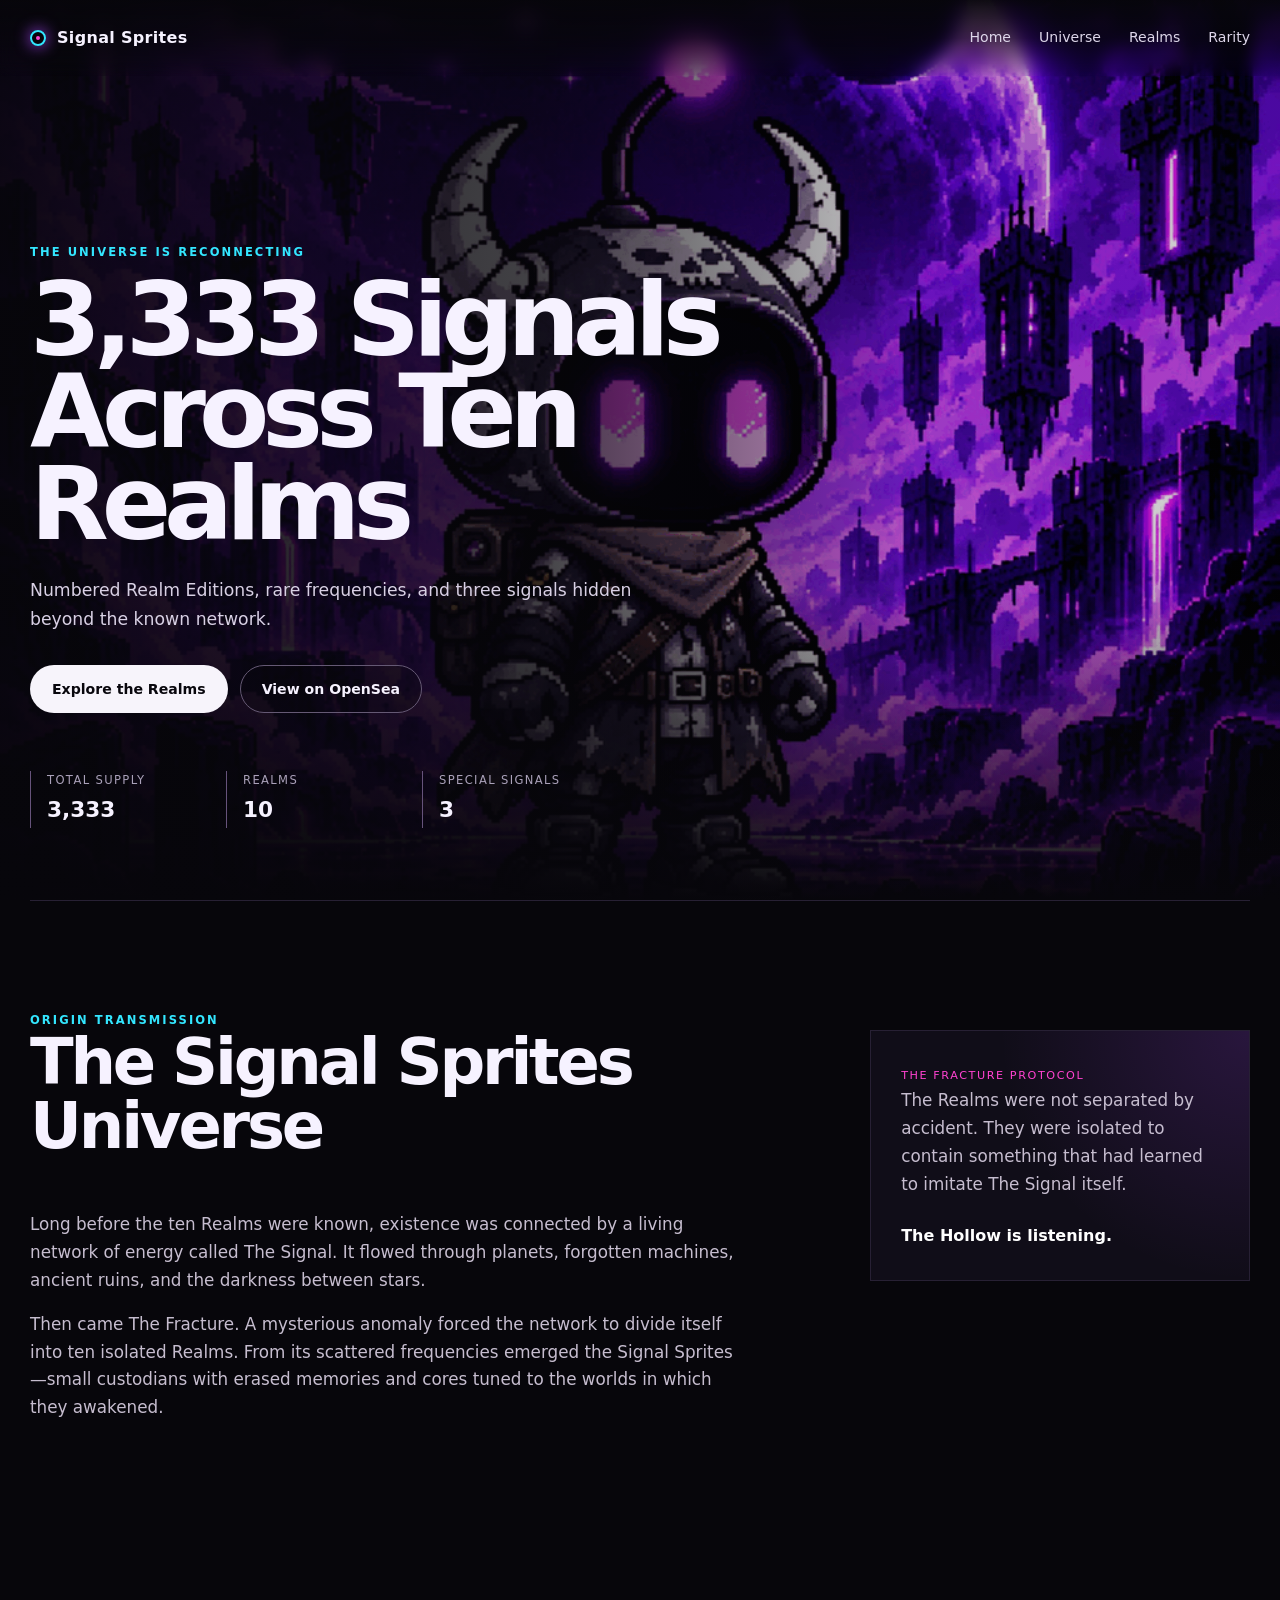
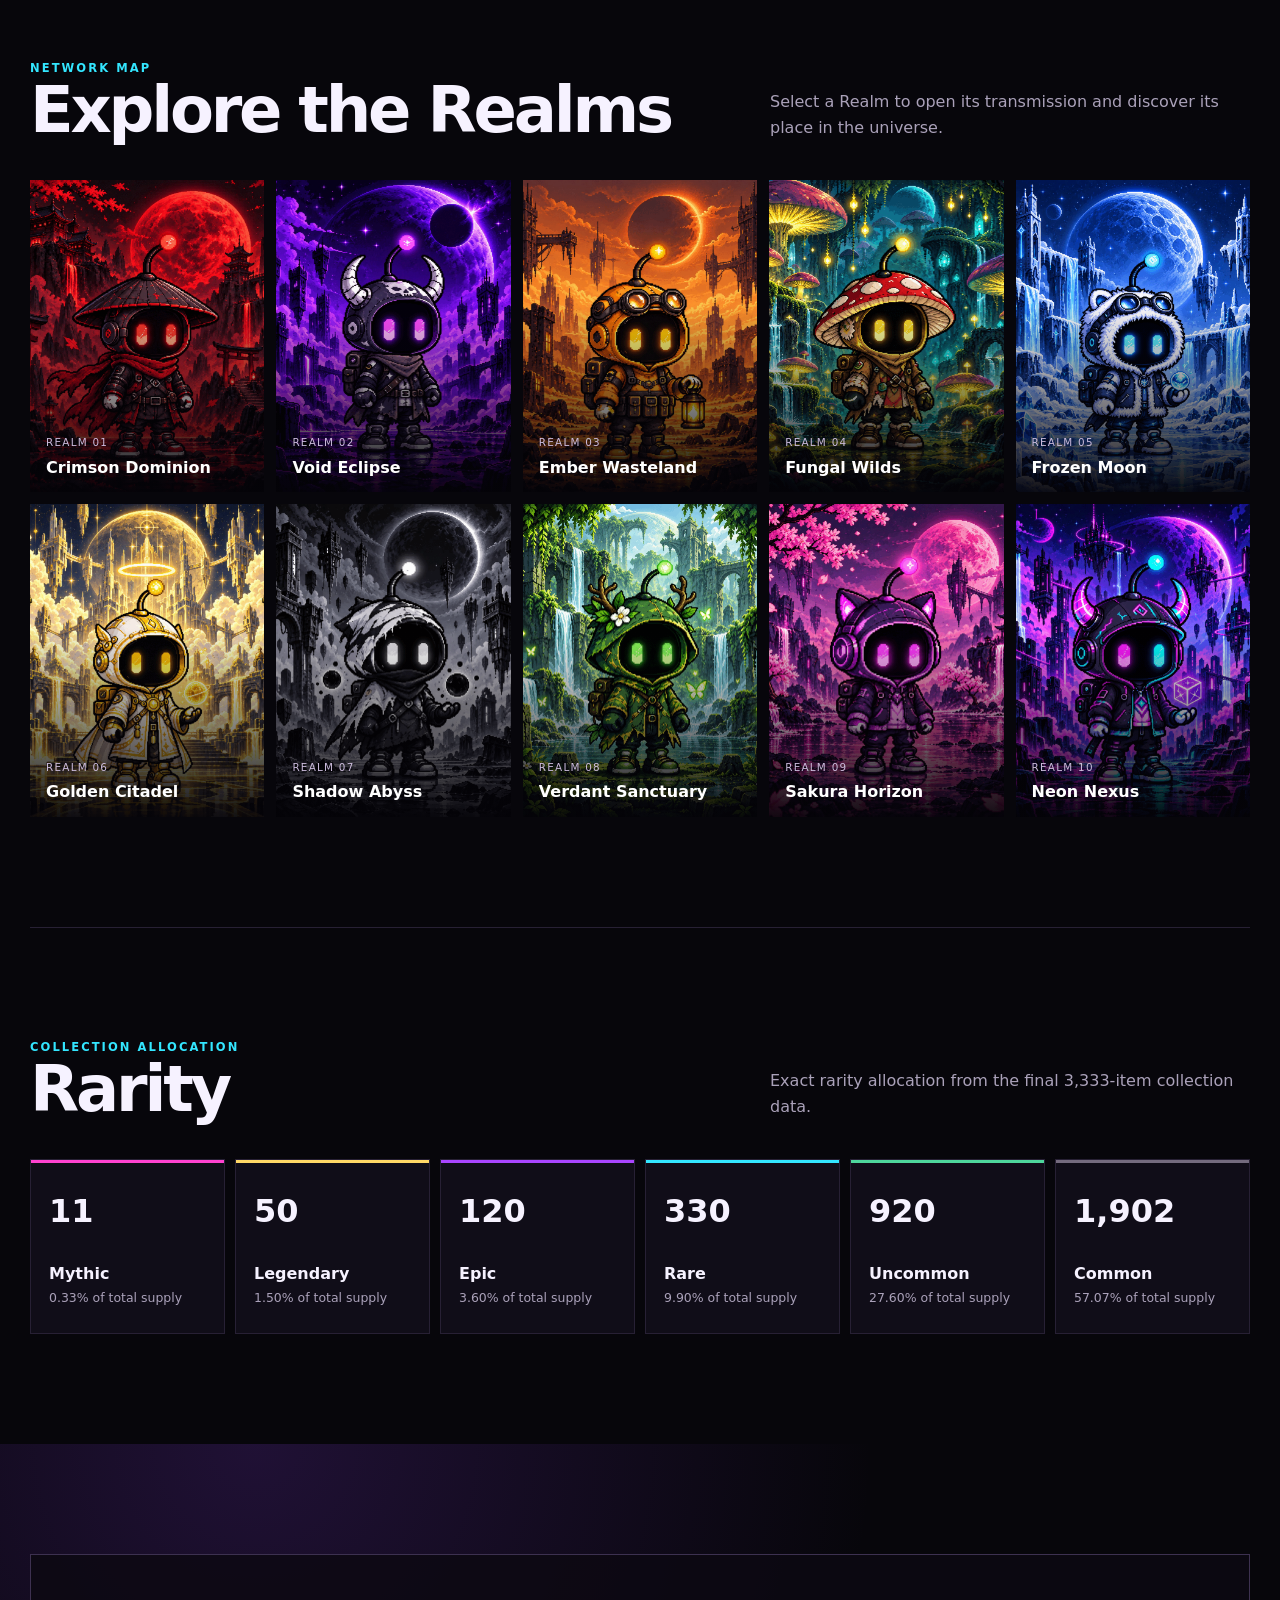
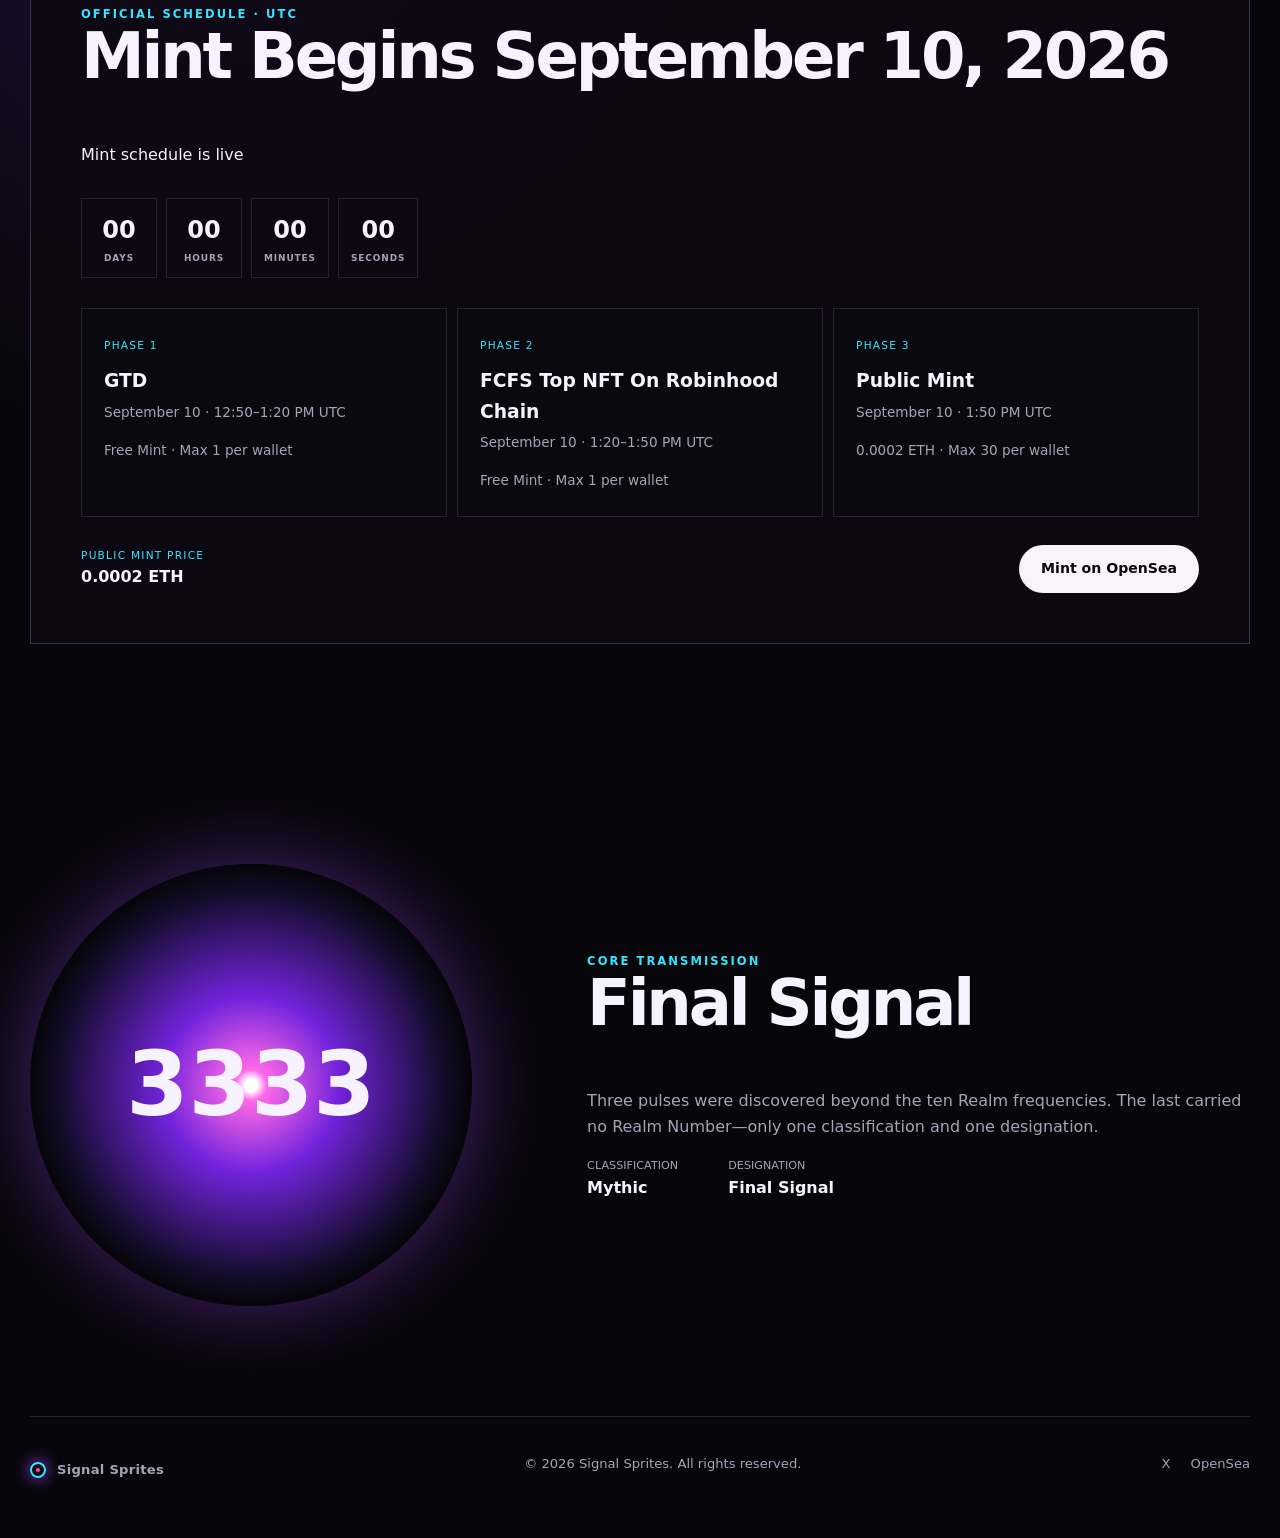
==== commit 26ce62b6: "Update" ====
--- a/index.html
+++ b/index.html
@@ -86,16 +86,16 @@
         <div>
           <div class="section-label">Official Schedule · UTC</div>
           <h2>Mint Begins September 10, 2026</h2>
-          <p class="countdown-label">Countdown to Phase 1</p>
+          <p class="countdown-label">Countdown to GTD</p>
           <div class="countdown" id="countdown" aria-live="polite"><span>--<small>Days</small></span><span>--<small>Hours</small></span><span>--<small>Minutes</small></span><span>--<small>Seconds</small></span></div>
         </div>
         <div class="phases">
-          <article><span>Phase 1</span><h3>GTD Allowlist</h3><p>September 10 · 12:55–13:25 UTC</p></article>
-          <article><span>Phase 2</span><h3>FCFS Allowlist</h3><p>September 10 · 13:25–13:55 UTC</p></article>
-          <article><span>Phase 3</span><h3>Public Mint</h3><p>September 10 · 13:55 UTC</p><small>Ends September 17 · 13:55 UTC</small></article>
+          <article><span>Phase 1</span><h3>GTD</h3><p>September 10 · 12:50–1:20 PM UTC</p><small>Free Mint · Max 1 per wallet</small></article>
+          <article><span>Phase 2</span><h3>FCFS Top NFT On Robinhood Chain</h3><p>September 10 · 1:20–1:50 PM UTC</p><small>Free Mint · Max 1 per wallet</small></article>
+          <article><span>Phase 3</span><h3>Public Mint</h3><p>September 10 · 1:50 PM UTC</p><small>0.0002 ETH · Max 30 per wallet</small></article>
         </div>
         <div class="mint-footer">
-          <div><span>Maximum</span><strong>2 per wallet</strong></div>
+          <div><span>Public Mint Price</span><strong>0.0002 ETH</strong></div>
           <a class="button primary" href="https://opensea.io/collection/signal-sprites/overview" target="_blank" rel="noreferrer">Mint on OpenSea</a>
         </div>
       </div>
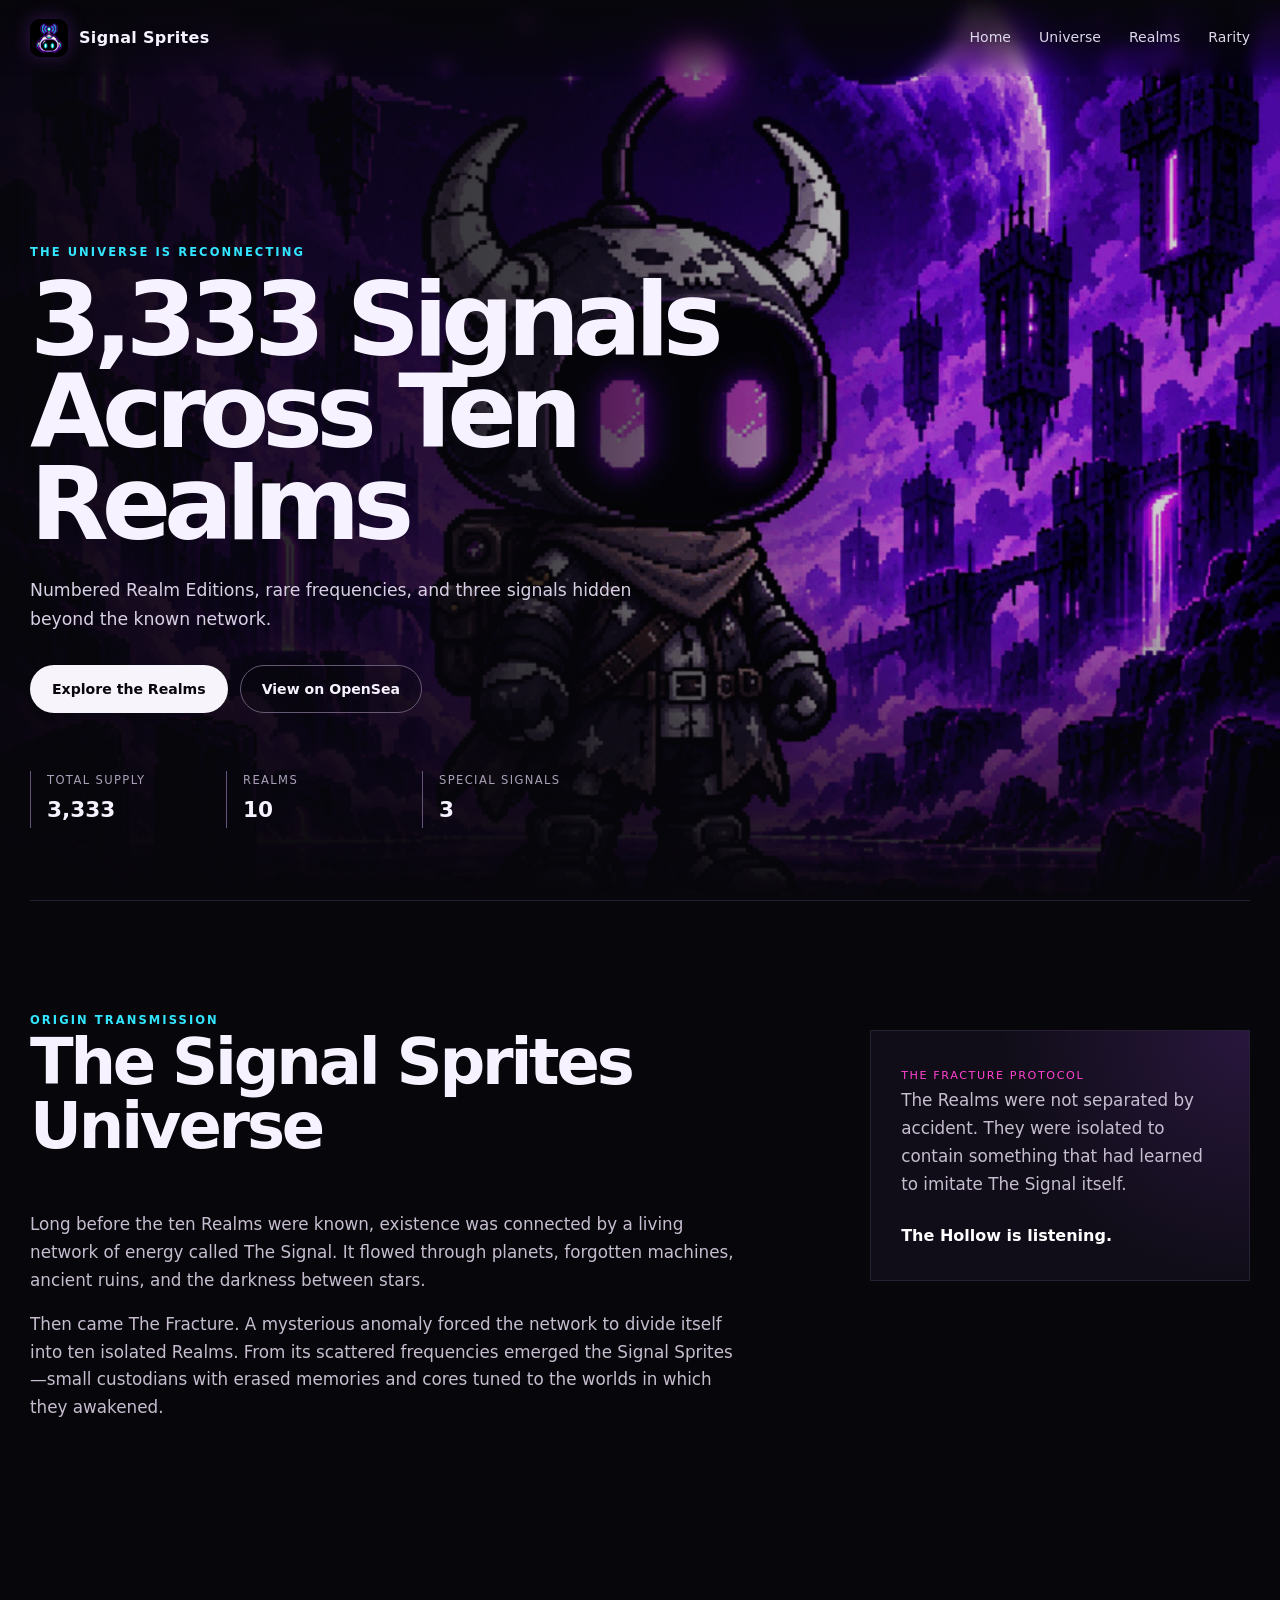
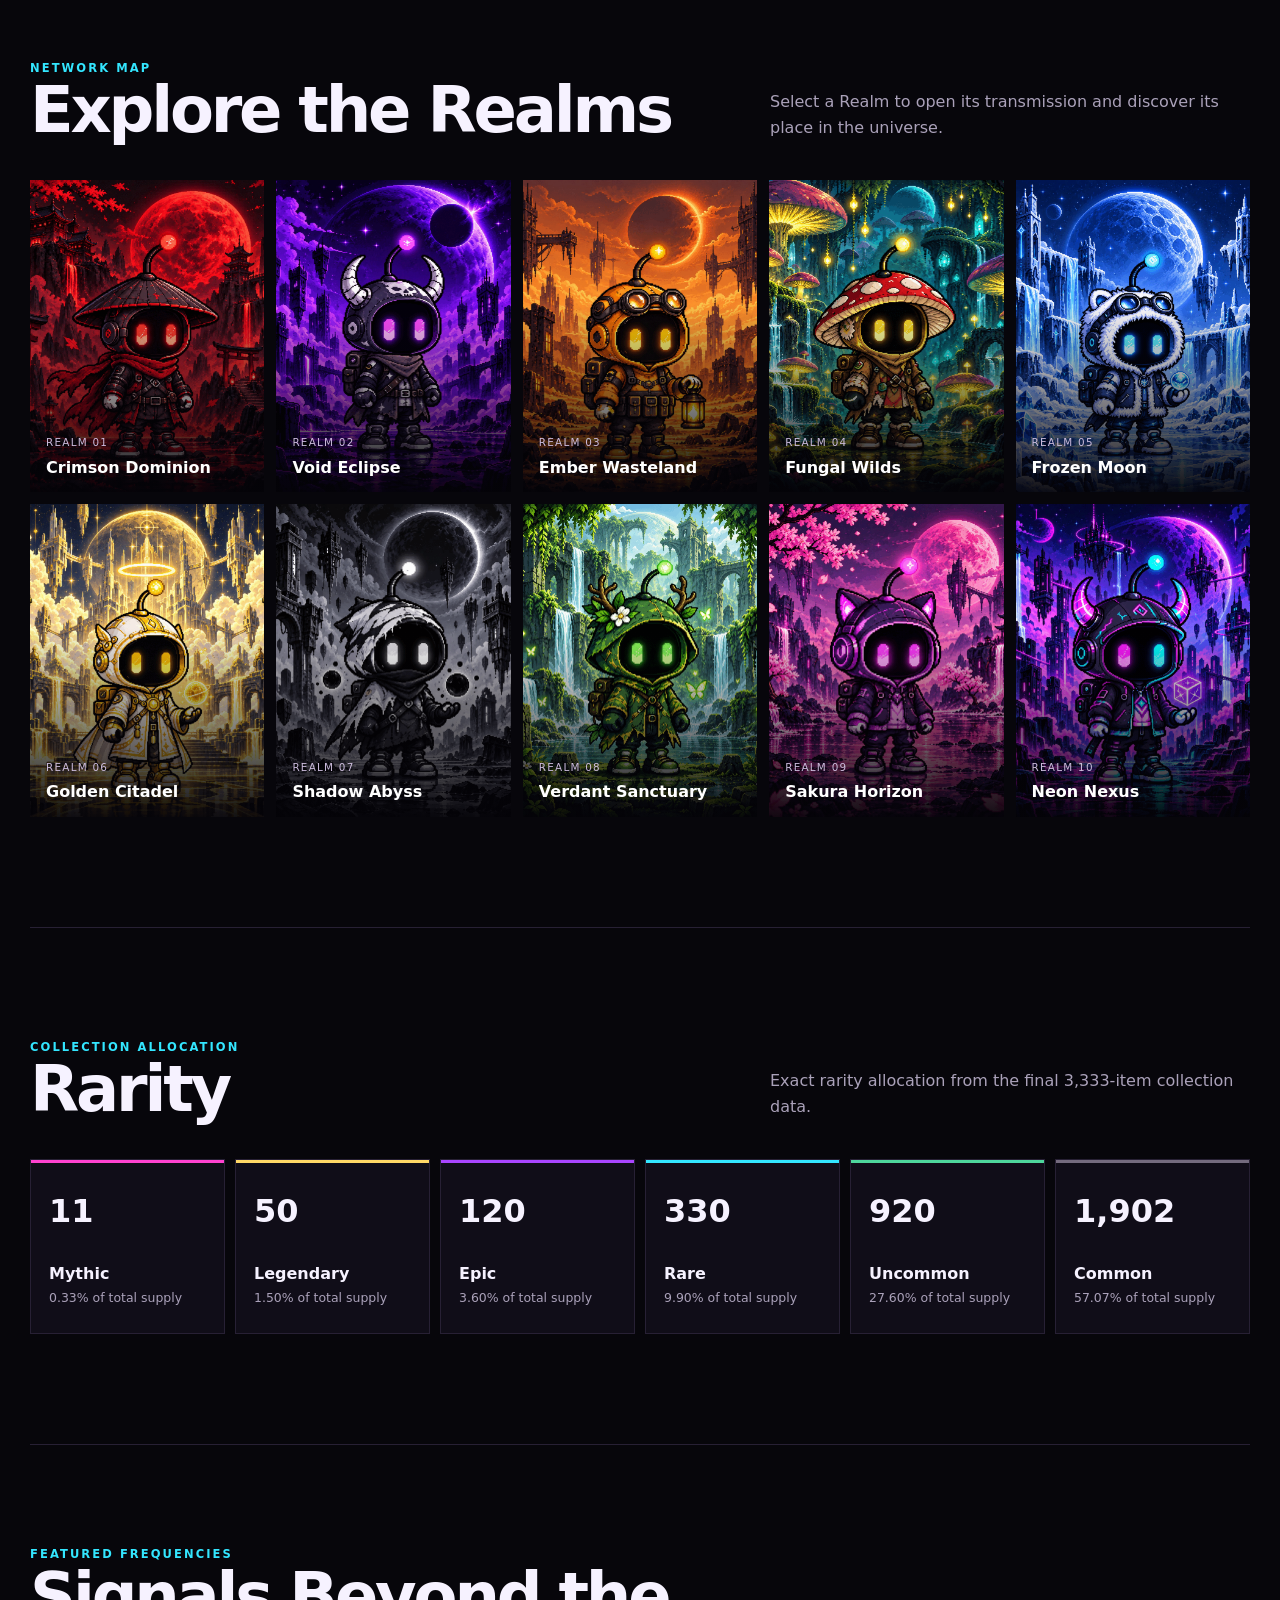
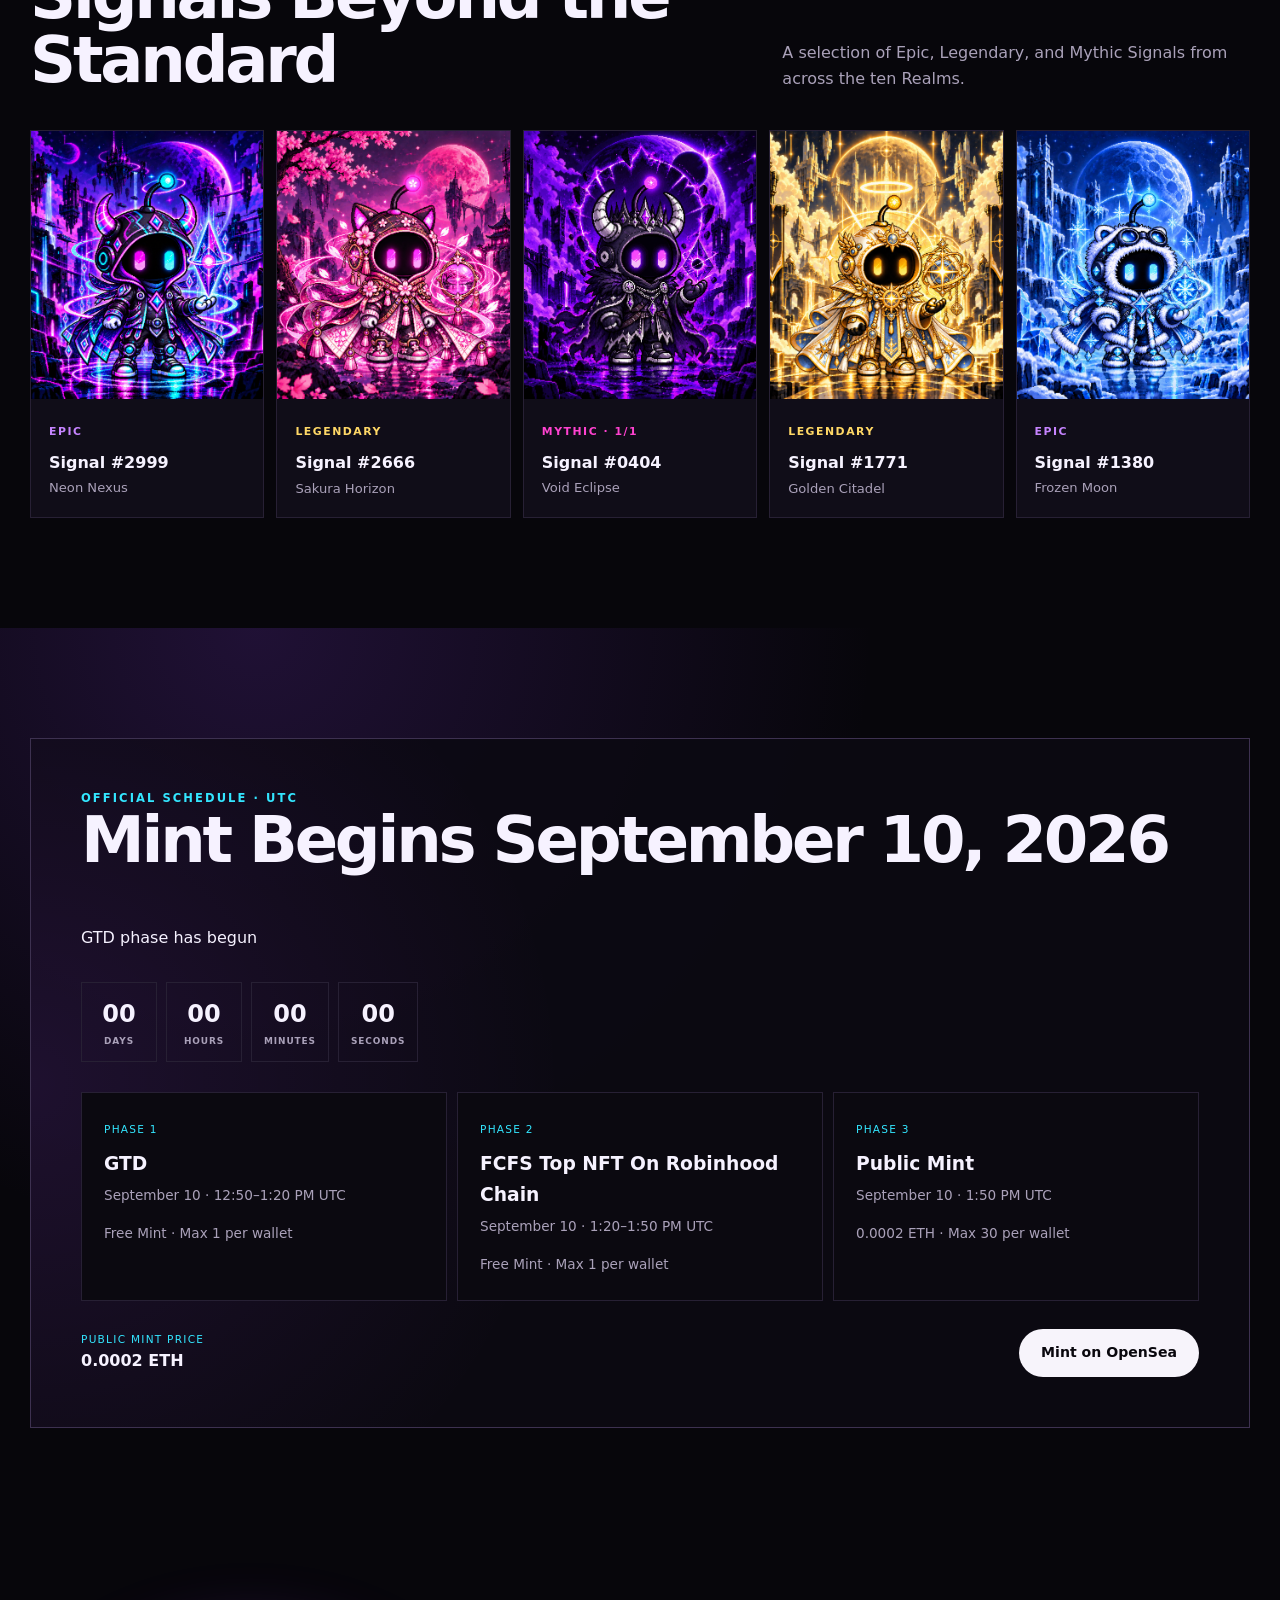
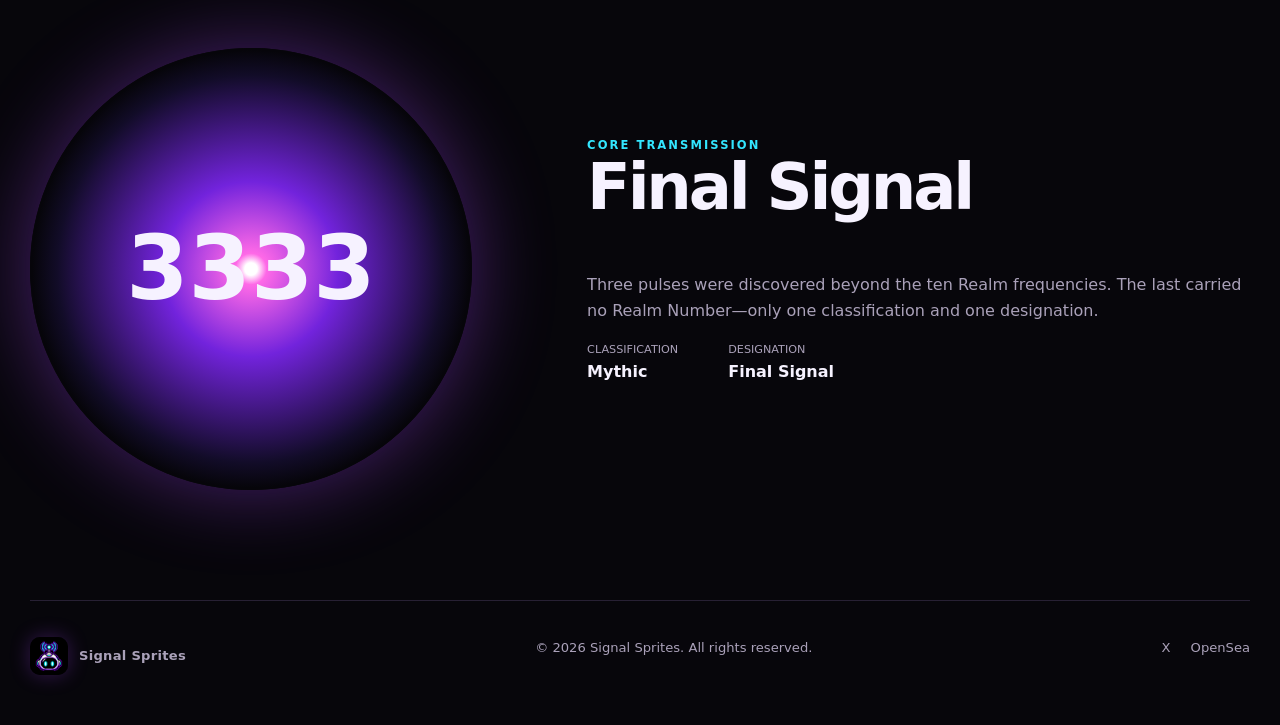
==== commit 2acf9009: "Upadate logo" ====
--- a/index.html
+++ b/index.html
@@ -6,11 +6,13 @@
   <meta name="theme-color" content="#07060b">
   <meta name="description" content="Signal Sprites is a collection of 3,333 numbered signals across ten interconnected realms.">
   <title>Signal Sprites — The Universe</title>
+  <link rel="icon" type="image/png" href="signal-sprites-icon-final.png">
   <link rel="stylesheet" href="styles.css">
+  <link rel="stylesheet" href="live.css">
 </head>
 <body>
   <header class="site-header">
-    <a class="brand" href="#top" aria-label="Signal Sprites home"><span class="brand-mark"></span>Signal Sprites</a>
+    <a class="brand" href="#top" aria-label="Signal Sprites home"><img class="brand-icon" src="signal-sprites-icon-final.png" alt="">Signal Sprites</a>
     <button class="menu-toggle" aria-expanded="false" aria-controls="site-nav">Menu</button>
     <nav id="site-nav" aria-label="Primary navigation">
       <a href="#top">Home</a>
@@ -81,6 +83,20 @@
 
     </section>
 
+    <section class="section featured-section" id="featured">
+      <div class="section-heading">
+        <div><div class="section-label">Featured Frequencies</div><h2>Signals Beyond the Standard</h2></div>
+        <p>A selection of Epic, Legendary, and Mythic Signals from across the ten Realms.</p>
+      </div>
+      <div class="featured-grid" aria-label="Featured Signal Sprites">
+        <article class="featured-card epic-card"><img src="R10-neon-nexus-epic.png" alt="Epic Signal Sprite from Neon Nexus" loading="lazy"><div><span>Epic</span><h3>Signal #2999</h3><p>Neon Nexus</p></div></article>
+        <article class="featured-card legendary-card"><img src="R09-sakura-horizon-legendary.png" alt="Legendary Signal Sprite from Sakura Horizon" loading="lazy"><div><span>Legendary</span><h3>Signal #2666</h3><p>Sakura Horizon</p></div></article>
+        <article class="featured-card mythic-card"><img src="realm-02-void-eclipse-mythic-1of1.png" alt="Mythic one-of-one Signal Sprite from Void Eclipse" loading="lazy"><div><span>Mythic · 1/1</span><h3>Signal #0404</h3><p>Void Eclipse</p></div></article>
+        <article class="featured-card legendary-card"><img src="R06-golden-citadel-legendary.png" alt="Legendary Signal Sprite from Golden Citadel" loading="lazy"><div><span>Legendary</span><h3>Signal #1771</h3><p>Golden Citadel</p></div></article>
+        <article class="featured-card epic-card"><img src="R05-frozen-moon-epic.png" alt="Epic Signal Sprite from Frozen Moon" loading="lazy"><div><span>Epic</span><h3>Signal #1380</h3><p>Frozen Moon</p></div></article>
+      </div>
+    </section>
+
     <section class="section mint-section" id="mint">
       <div class="mint-card">
         <div>
@@ -108,7 +124,7 @@
   </main>
 
   <footer>
-    <a class="brand" href="#top"><span class="brand-mark"></span>Signal Sprites</a>
+    <a class="brand" href="#top"><img class="brand-icon" src="signal-sprites-icon-final.png" alt="">Signal Sprites</a>
     <p>© 2026 Signal Sprites. All rights reserved.</p>
     <div><a href="https://x.com/SignalSprites" target="_blank" rel="noreferrer">X</a><a href="https://opensea.io/collection/signal-sprites/overview" target="_blank" rel="noreferrer">OpenSea</a></div>
   </footer>
--- a/live.css
+++ b/live.css
@@ -0,0 +1,11 @@
+.brand-icon{width:38px;height:38px;object-fit:cover;border-radius:10px;box-shadow:0 0 20px rgba(169,69,255,.28)}
+.featured-section{border-top:1px solid var(--line);padding-top:100px}
+.featured-grid{display:grid;grid-template-columns:repeat(5,1fr);gap:12px}
+.featured-card{position:relative;overflow:hidden;border:1px solid var(--line);background:var(--panel)}
+.featured-card img{display:block;width:100%;aspect-ratio:1/1.15;object-fit:cover;transition:transform .55s ease,filter .55s ease}
+.featured-card:hover img{transform:scale(1.035);filter:saturate(1.12)}
+.featured-card div{padding:18px}.featured-card span{font-size:.68rem;text-transform:uppercase;letter-spacing:.14em;font-weight:800}.featured-card h3{font-size:1rem;margin:7px 0 1px}.featured-card p{margin:0;color:var(--muted);font-size:.82rem}
+.epic-card{box-shadow:inset 0 3px var(--violet)}.epic-card span{color:#c684ff}.legendary-card{box-shadow:inset 0 3px var(--gold)}.legendary-card span{color:var(--gold)}.mythic-card{box-shadow:inset 0 3px var(--pink)}.mythic-card span{color:var(--pink)}
+.mint-card{background:radial-gradient(circle at 0 50%,rgba(169,69,255,.12),transparent 42%),rgba(12,9,18,.9)}
+@media(max-width:900px){.featured-grid{grid-template-columns:repeat(2,1fr)}.featured-card:last-child{grid-column:span 2}}
+@media(max-width:560px){.featured-grid{grid-template-columns:1fr}.featured-card:last-child{grid-column:auto}.featured-card img{aspect-ratio:1}}
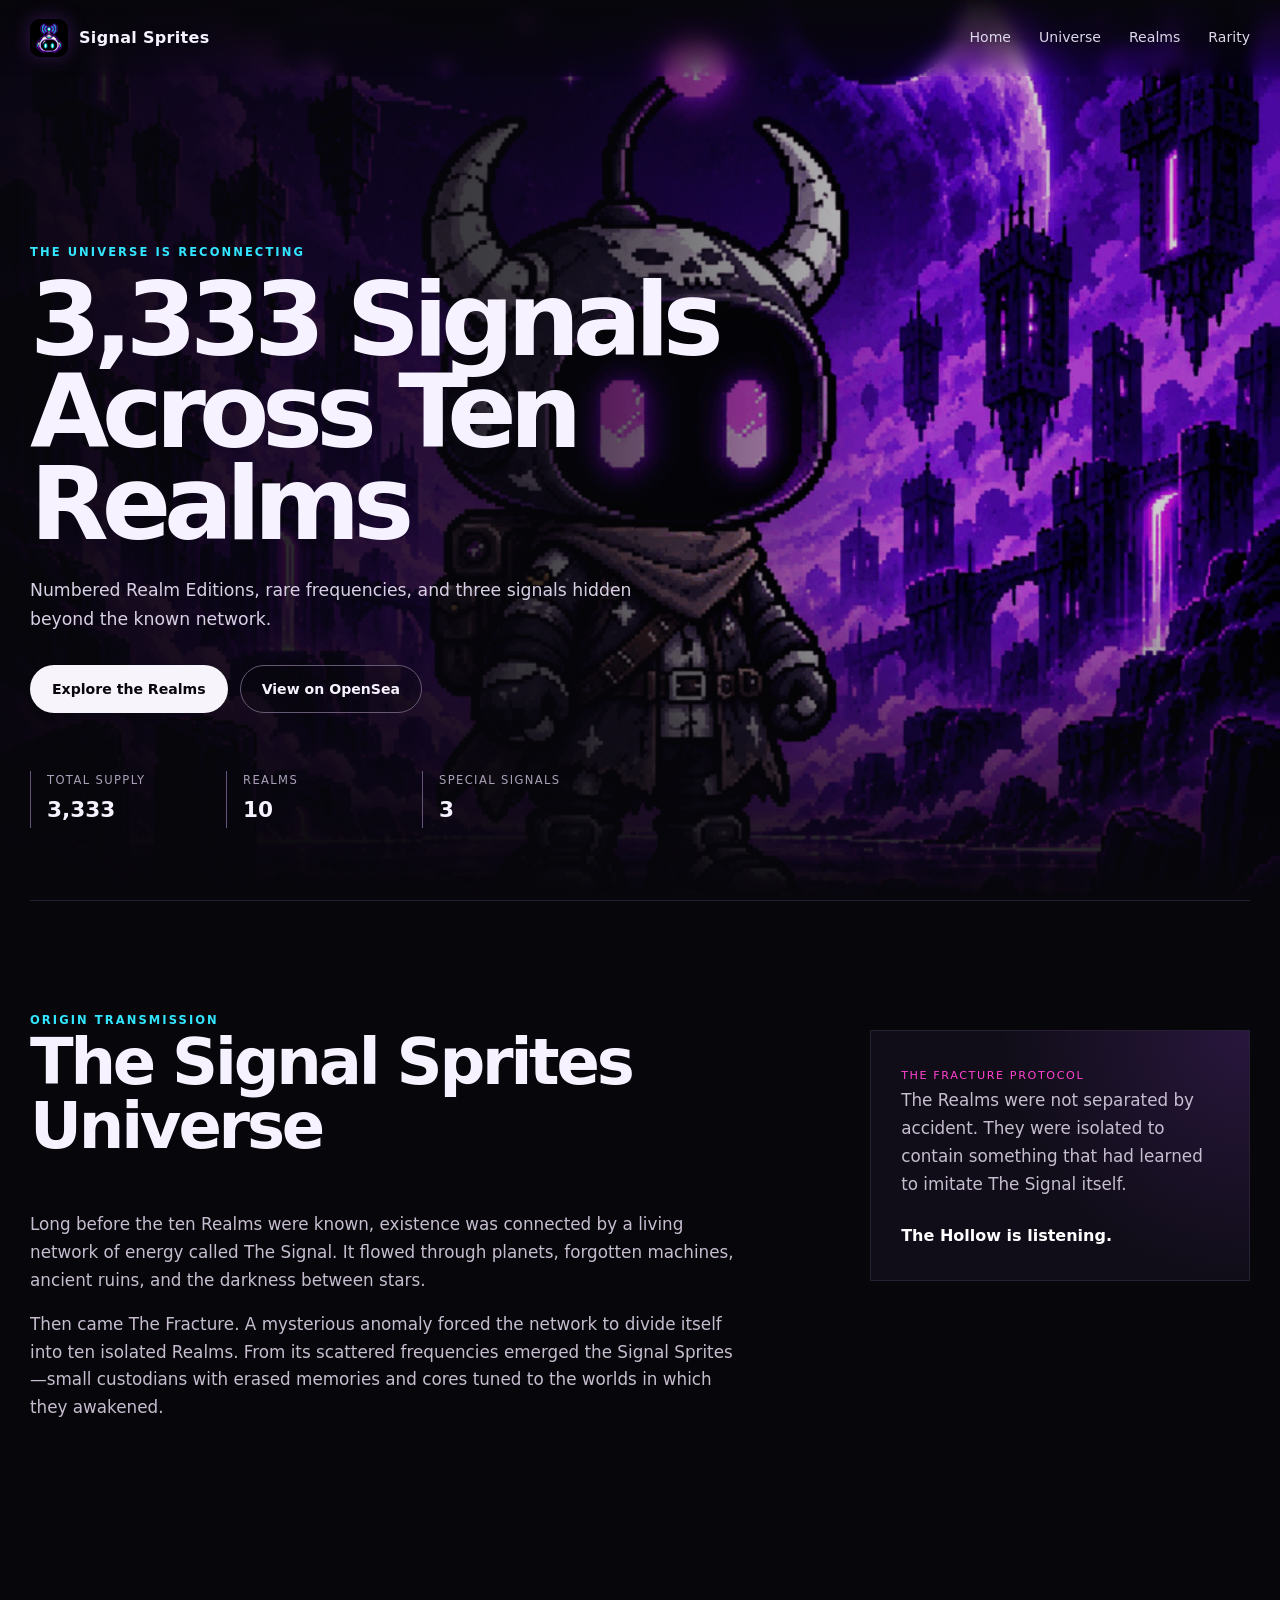
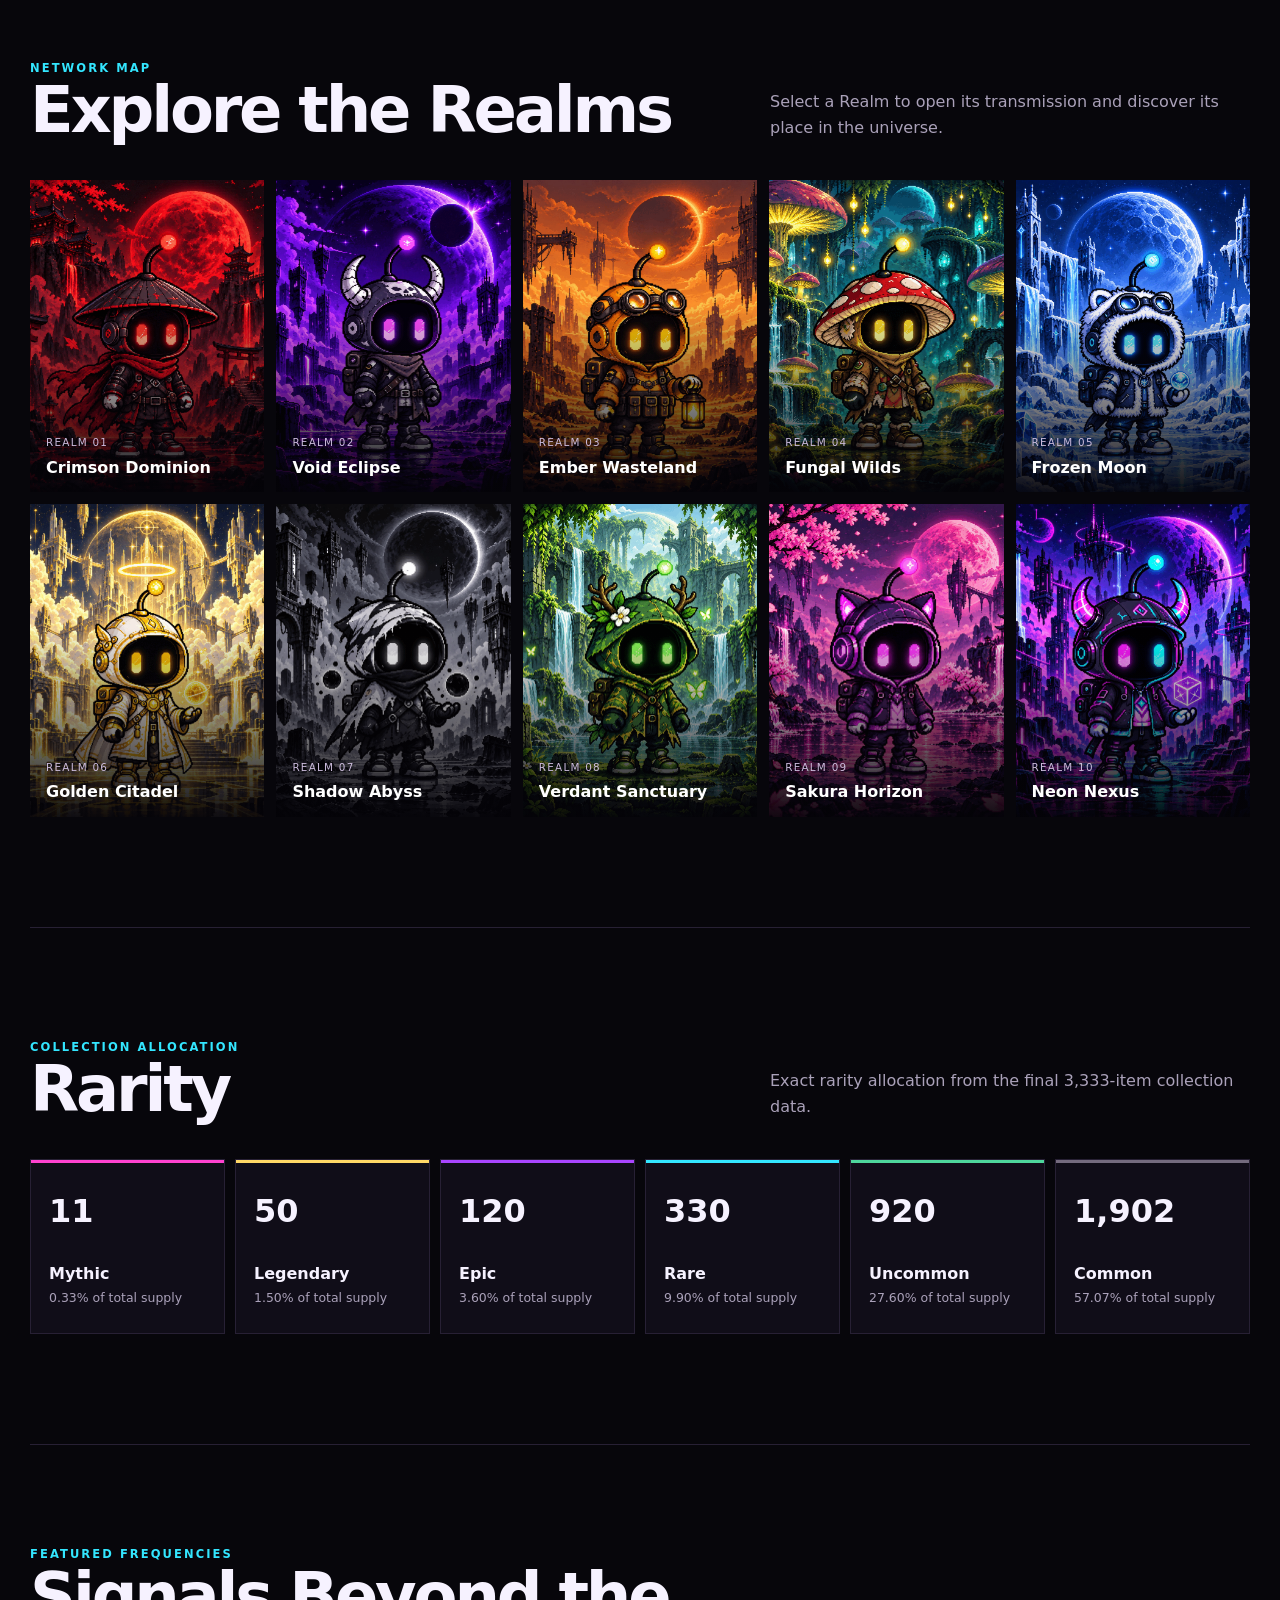
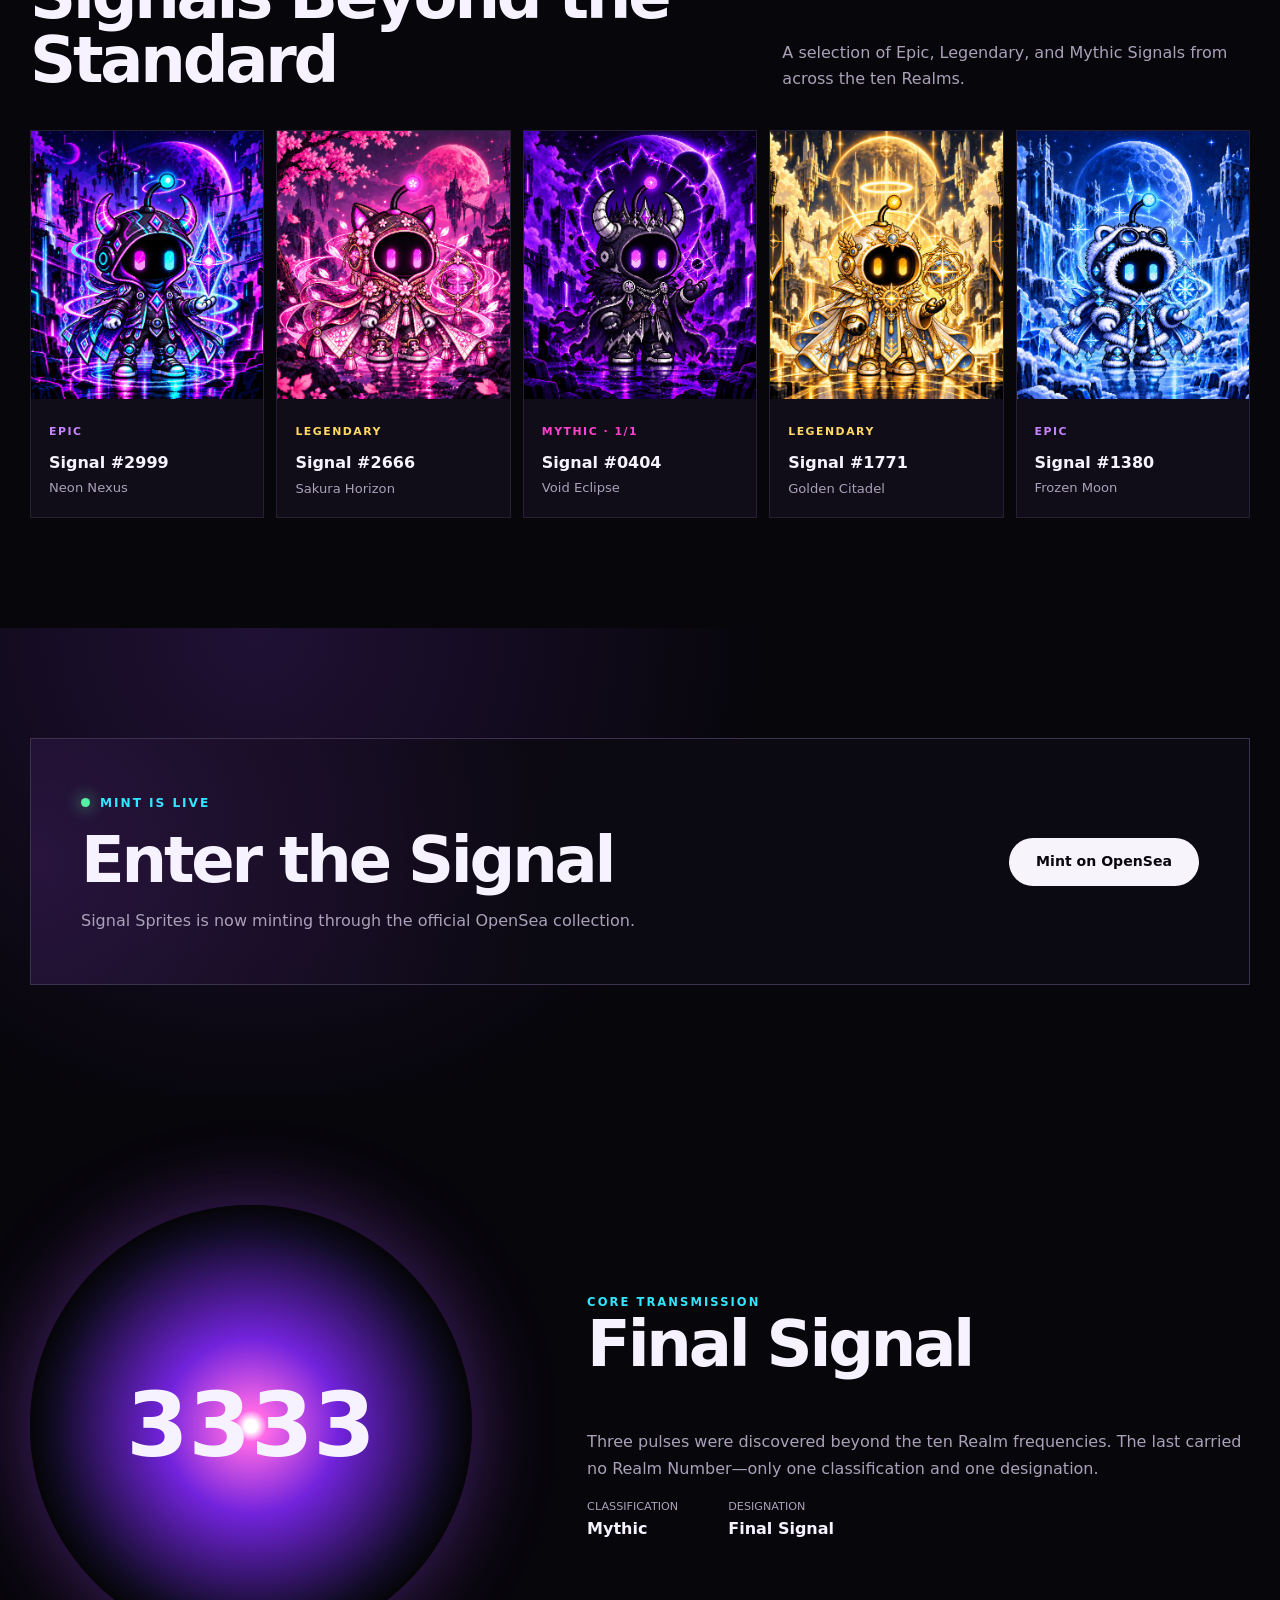
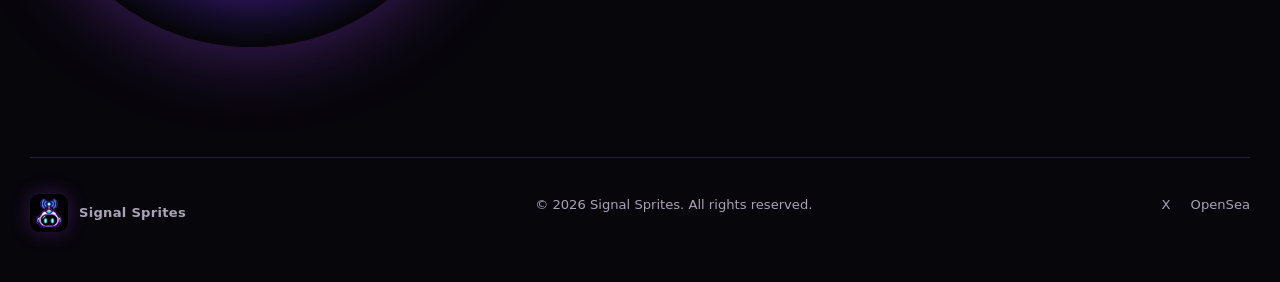
==== commit 7b02a522: "Upadate mint live" ====
--- a/index.html
+++ b/index.html
@@ -99,19 +99,12 @@
 
     <section class="section mint-section" id="mint">
       <div class="mint-card">
-        <div>
-          <div class="section-label">Official Schedule · UTC</div>
-          <h2>Mint Begins September 10, 2026</h2>
-          <p class="countdown-label">Countdown to GTD</p>
-          <div class="countdown" id="countdown" aria-live="polite"><span>--<small>Days</small></span><span>--<small>Hours</small></span><span>--<small>Minutes</small></span><span>--<small>Seconds</small></span></div>
+        <div class="live-mint-copy">
+          <div class="live-status"><span></span>Mint Is Live</div>
+          <h2>Enter the Signal</h2>
+          <p>Signal Sprites is now minting through the official OpenSea collection.</p>
         </div>
-        <div class="phases">
-          <article><span>Phase 1</span><h3>GTD</h3><p>September 10 · 12:50–1:20 PM UTC</p><small>Free Mint · Max 1 per wallet</small></article>
-          <article><span>Phase 2</span><h3>FCFS Top NFT On Robinhood Chain</h3><p>September 10 · 1:20–1:50 PM UTC</p><small>Free Mint · Max 1 per wallet</small></article>
-          <article><span>Phase 3</span><h3>Public Mint</h3><p>September 10 · 1:50 PM UTC</p><small>0.0002 ETH · Max 30 per wallet</small></article>
-        </div>
-        <div class="mint-footer">
-          <div><span>Public Mint Price</span><strong>0.0002 ETH</strong></div>
+        <div class="mint-footer live-mint-action">
           <a class="button primary" href="https://opensea.io/collection/signal-sprites/overview" target="_blank" rel="noreferrer">Mint on OpenSea</a>
         </div>
       </div>
--- a/live.css
+++ b/live.css
@@ -6,6 +6,8 @@
 .featured-card:hover img{transform:scale(1.035);filter:saturate(1.12)}
 .featured-card div{padding:18px}.featured-card span{font-size:.68rem;text-transform:uppercase;letter-spacing:.14em;font-weight:800}.featured-card h3{font-size:1rem;margin:7px 0 1px}.featured-card p{margin:0;color:var(--muted);font-size:.82rem}
 .epic-card{box-shadow:inset 0 3px var(--violet)}.epic-card span{color:#c684ff}.legendary-card{box-shadow:inset 0 3px var(--gold)}.legendary-card span{color:var(--gold)}.mythic-card{box-shadow:inset 0 3px var(--pink)}.mythic-card span{color:var(--pink)}
-.mint-card{background:radial-gradient(circle at 0 50%,rgba(169,69,255,.12),transparent 42%),rgba(12,9,18,.9)}
-@media(max-width:900px){.featured-grid{grid-template-columns:repeat(2,1fr)}.featured-card:last-child{grid-column:span 2}}
+.mint-card{display:flex;align-items:center;justify-content:space-between;gap:56px;background:radial-gradient(circle at 0 50%,rgba(169,69,255,.18),transparent 42%),rgba(12,9,18,.9)}
+.live-status{display:inline-flex;align-items:center;gap:10px;color:var(--cyan);font-size:.76rem;font-weight:900;letter-spacing:.16em;text-transform:uppercase}.live-status span{width:9px;height:9px;border-radius:50%;background:#55f0a2;box-shadow:0 0 16px #55f0a2}
+.live-mint-copy h2{margin:12px 0 16px}.live-mint-copy p{color:var(--muted);margin:0;max-width:610px}.live-mint-action{margin:0;flex:0 0 auto}.live-mint-action .button{min-width:190px}
+@media(max-width:900px){.featured-grid{grid-template-columns:repeat(2,1fr)}.featured-card:last-child{grid-column:span 2}.mint-card{display:block}.live-mint-action{margin-top:30px}.live-mint-action .button{width:100%}}
 @media(max-width:560px){.featured-grid{grid-template-columns:1fr}.featured-card:last-child{grid-column:auto}.featured-card img{aspect-ratio:1}}
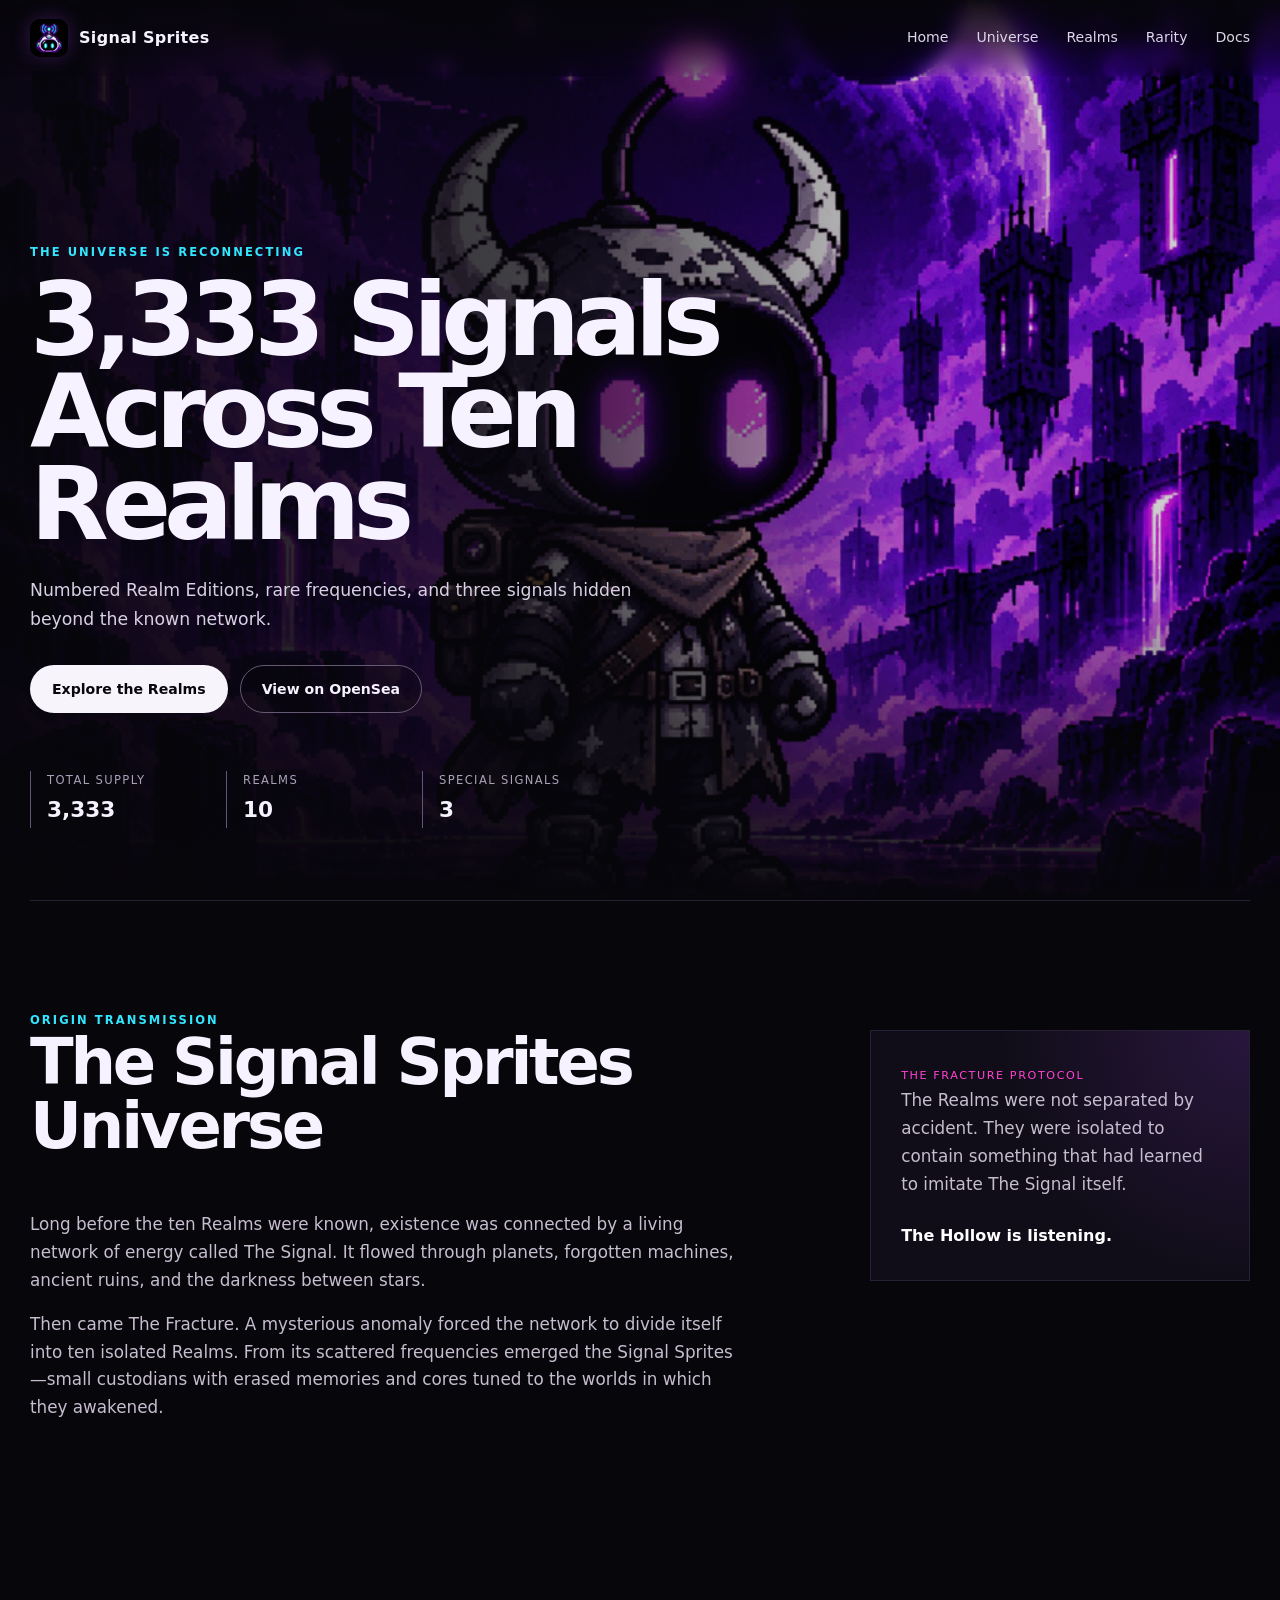
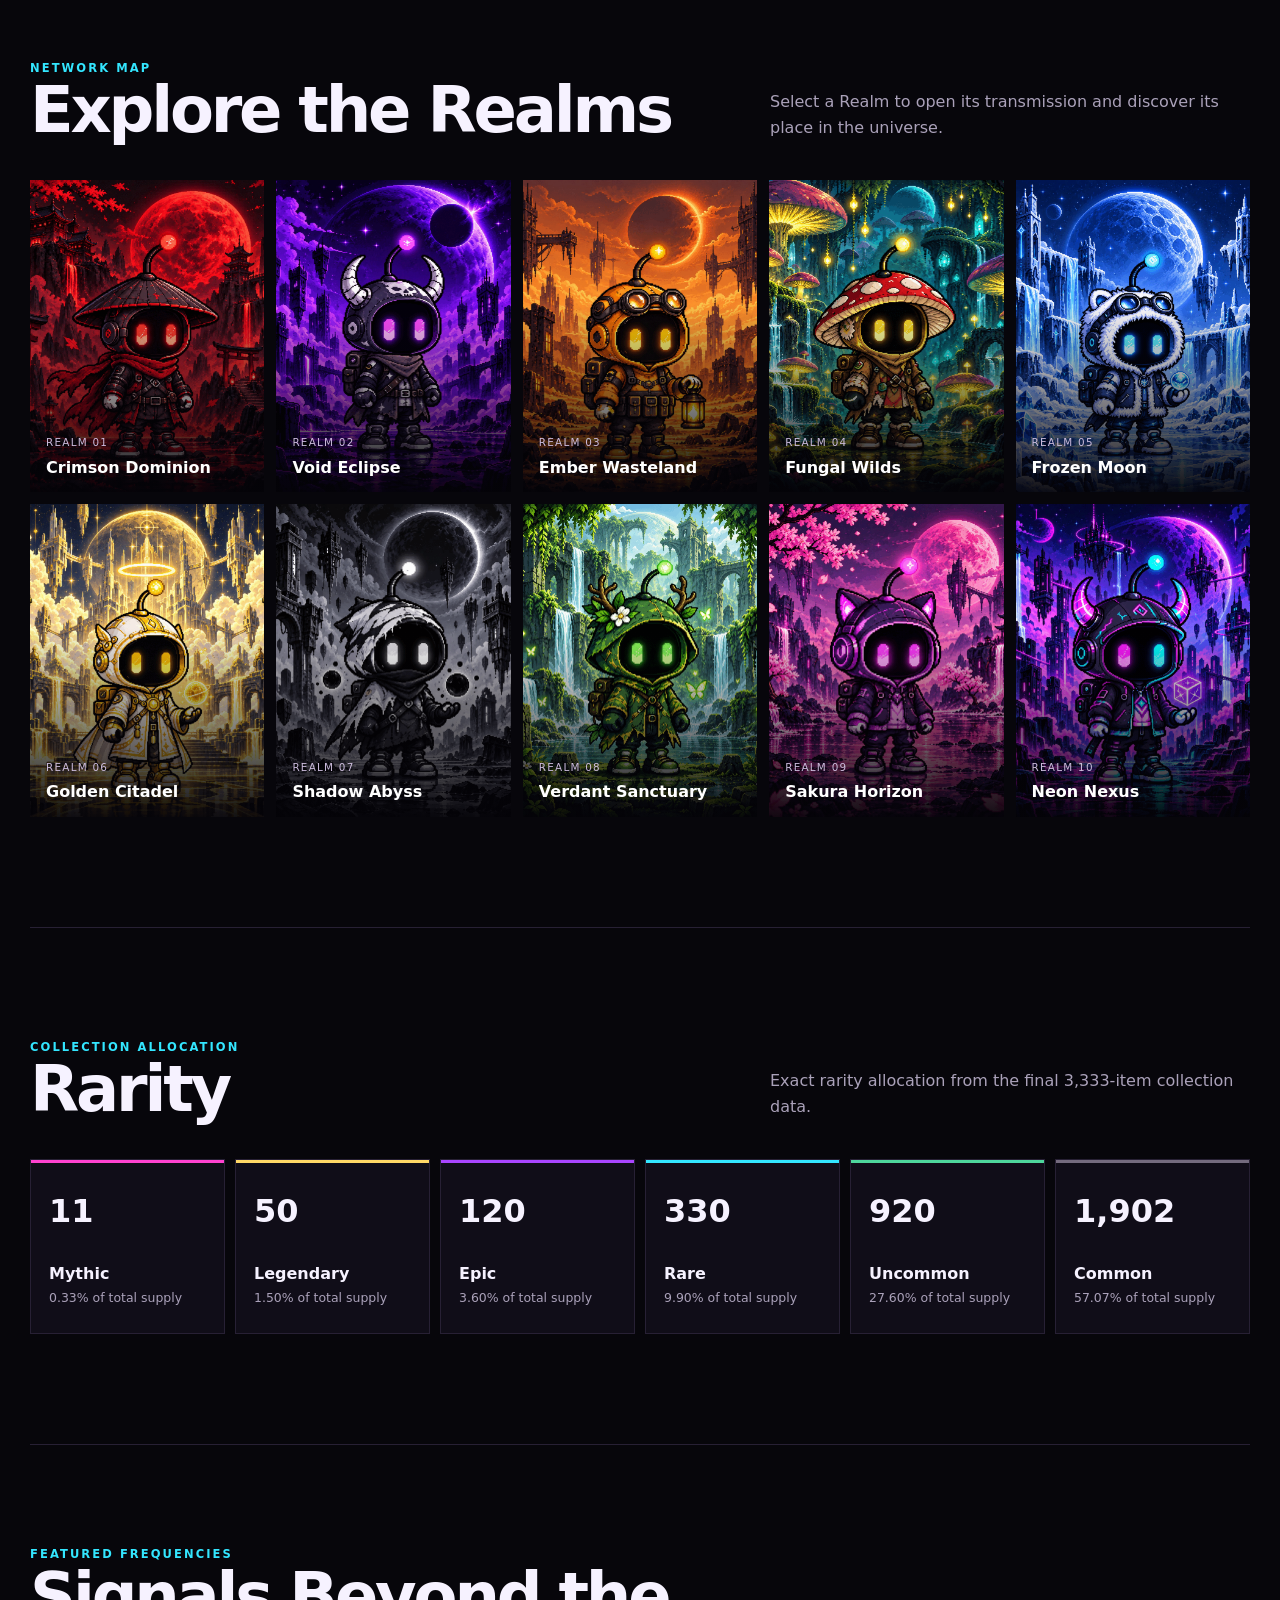
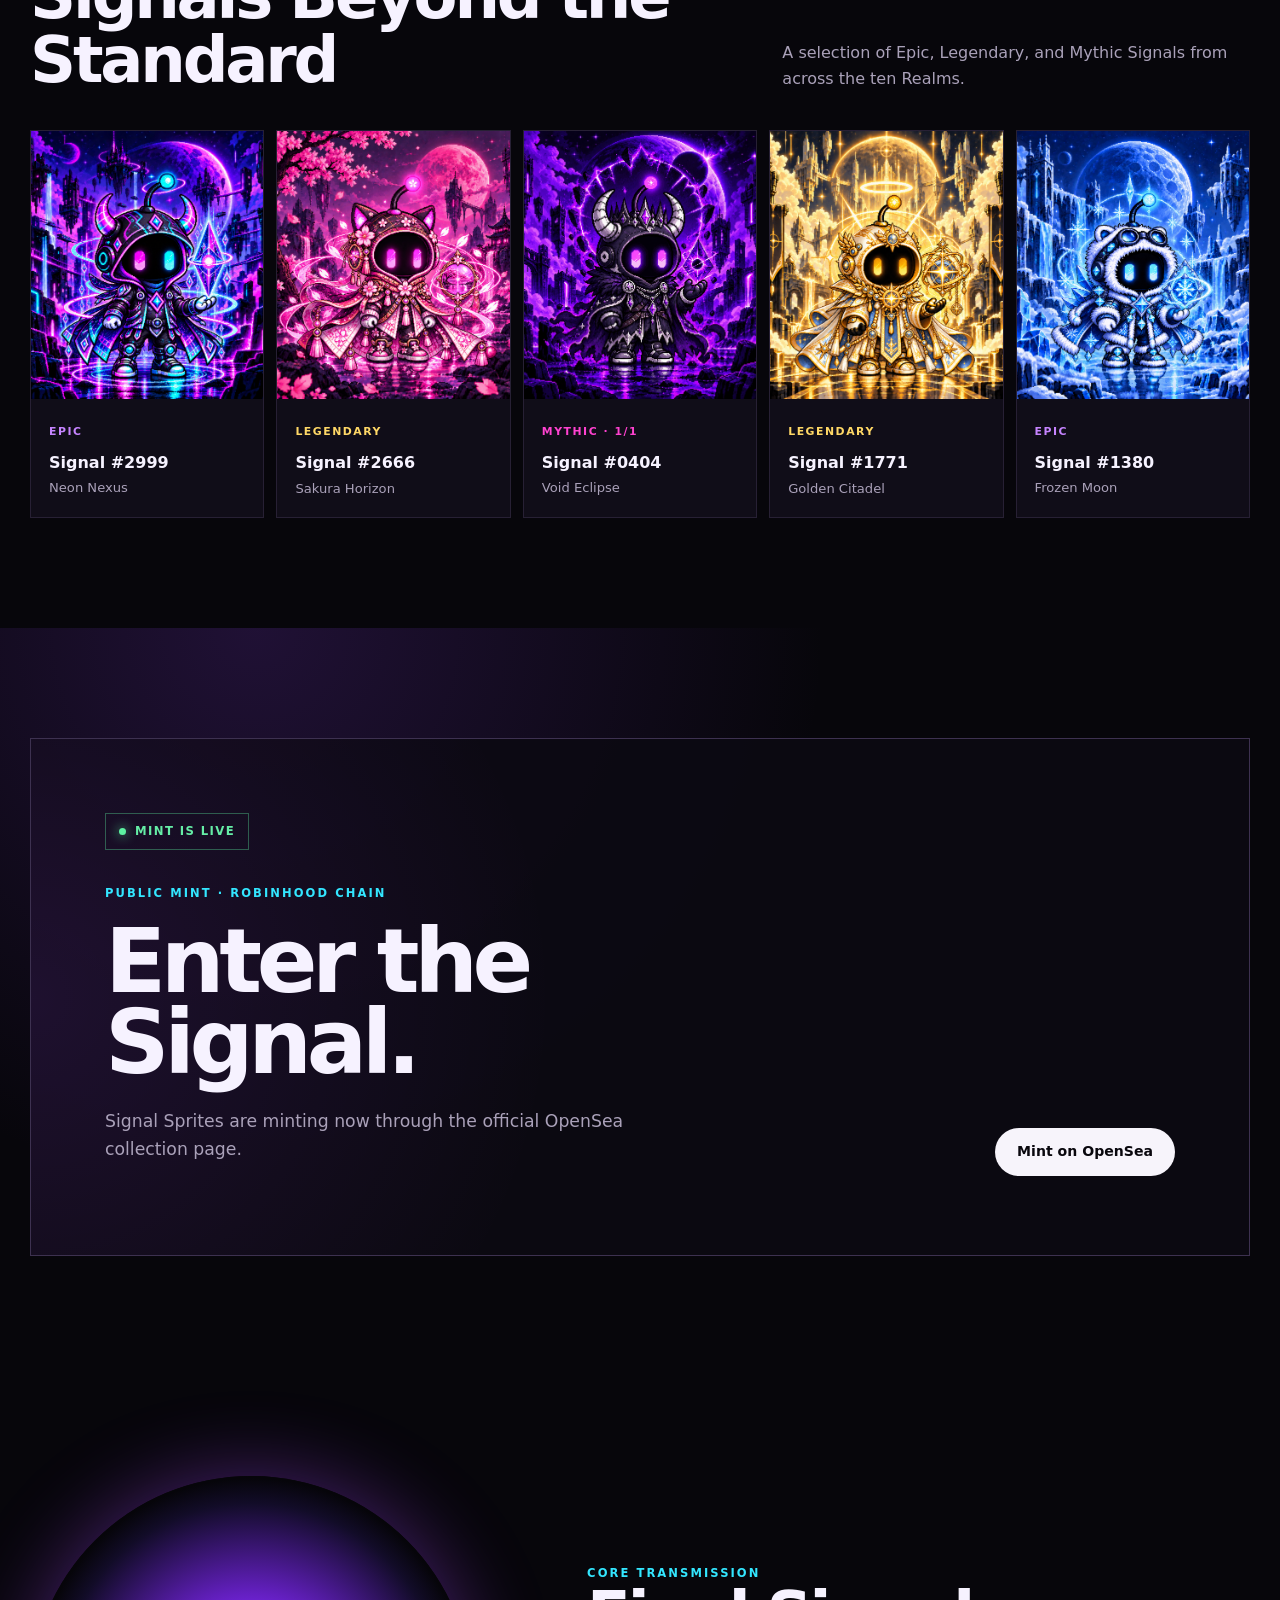
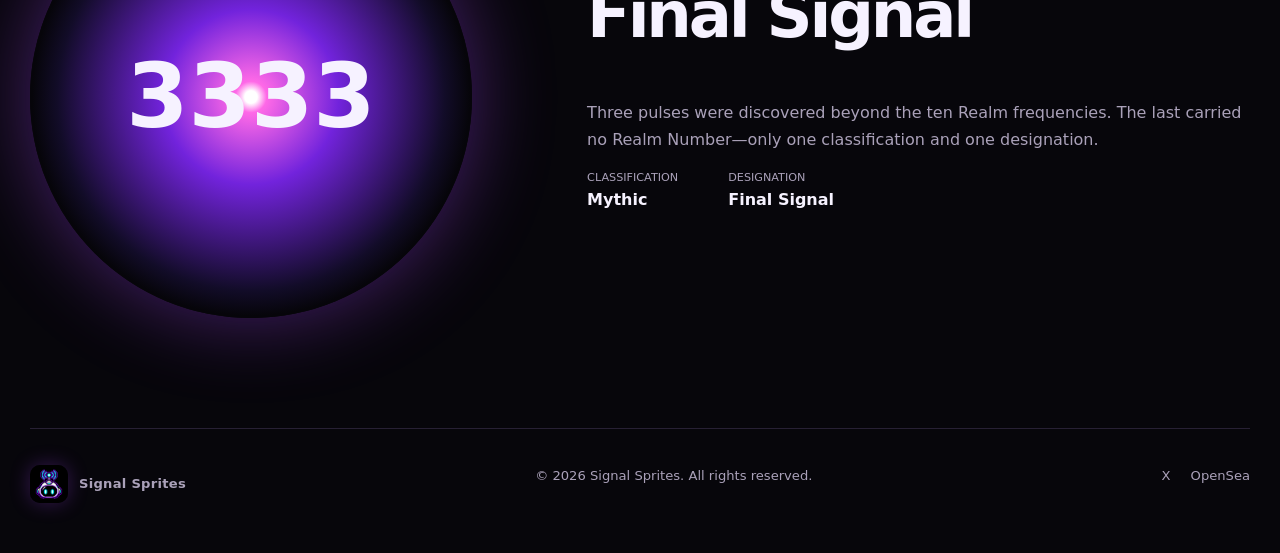
==== commit 18767a22: "Roadmap update" ====
--- a/index.html
+++ b/index.html
@@ -19,6 +19,7 @@
       <a href="#universe">Universe</a>
       <a href="#realms">Realms</a>
       <a href="#rarity">Rarity</a>
+      <a href="roadmap.html">Docs</a>
     </nav>
   </header>
 
@@ -101,12 +102,11 @@
       <div class="mint-card">
         <div class="live-mint-copy">
           <div class="live-status"><span></span>Mint Is Live</div>
-          <h2>Enter the Signal</h2>
-          <p>Signal Sprites is now minting through the official OpenSea collection.</p>
+          <div class="section-label">Public Mint · Robinhood Chain</div>
+          <h2>Enter the Signal.</h2>
+          <p>Signal Sprites are minting now through the official OpenSea collection page.</p>
         </div>
-        <div class="mint-footer live-mint-action">
-          <a class="button primary" href="https://opensea.io/collection/signal-sprites/overview" target="_blank" rel="noreferrer">Mint on OpenSea</a>
-        </div>
+        <a class="button primary live-mint-button" href="https://opensea.io/collection/signal-sprites/overview" target="_blank" rel="noreferrer">Mint on OpenSea</a>
       </div>
     </section>
 
--- a/live.css
+++ b/live.css
@@ -6,8 +6,9 @@
 .featured-card:hover img{transform:scale(1.035);filter:saturate(1.12)}
 .featured-card div{padding:18px}.featured-card span{font-size:.68rem;text-transform:uppercase;letter-spacing:.14em;font-weight:800}.featured-card h3{font-size:1rem;margin:7px 0 1px}.featured-card p{margin:0;color:var(--muted);font-size:.82rem}
 .epic-card{box-shadow:inset 0 3px var(--violet)}.epic-card span{color:#c684ff}.legendary-card{box-shadow:inset 0 3px var(--gold)}.legendary-card span{color:var(--gold)}.mythic-card{box-shadow:inset 0 3px var(--pink)}.mythic-card span{color:var(--pink)}
-.mint-card{display:flex;align-items:center;justify-content:space-between;gap:56px;background:radial-gradient(circle at 0 50%,rgba(169,69,255,.18),transparent 42%),rgba(12,9,18,.9)}
-.live-status{display:inline-flex;align-items:center;gap:10px;color:var(--cyan);font-size:.76rem;font-weight:900;letter-spacing:.16em;text-transform:uppercase}.live-status span{width:9px;height:9px;border-radius:50%;background:#55f0a2;box-shadow:0 0 16px #55f0a2}
-.live-mint-copy h2{margin:12px 0 16px}.live-mint-copy p{color:var(--muted);margin:0;max-width:610px}.live-mint-action{margin:0;flex:0 0 auto}.live-mint-action .button{min-width:190px}
-@media(max-width:900px){.featured-grid{grid-template-columns:repeat(2,1fr)}.featured-card:last-child{grid-column:span 2}.mint-card{display:block}.live-mint-action{margin-top:30px}.live-mint-action .button{width:100%}}
-@media(max-width:560px){.featured-grid{grid-template-columns:1fr}.featured-card:last-child{grid-column:auto}.featured-card img{aspect-ratio:1}}
+.mint-card{background:radial-gradient(circle at 0 50%,rgba(169,69,255,.12),transparent 42%),rgba(12,9,18,.9)}
+.mint-card{display:flex;align-items:flex-end;justify-content:space-between;gap:48px;padding:clamp(34px,6vw,74px)}
+.live-mint-copy{max-width:720px}.live-mint-copy h2{font-size:clamp(3.2rem,7vw,6.5rem);line-height:.9;letter-spacing:-.06em;margin:18px 0 24px}.live-mint-copy>p{max-width:600px;color:var(--muted);font-size:1.08rem}.live-status{display:inline-flex;align-items:center;gap:9px;margin-bottom:34px;padding:8px 13px;border:1px solid rgba(93,242,162,.35);color:#65eda6;font-size:.73rem;font-weight:800;letter-spacing:.12em;text-transform:uppercase}.live-status span{width:7px;height:7px;border-radius:50%;background:#5df2a2;box-shadow:0 0 12px #5df2a2}.live-mint-button{white-space:nowrap;margin-bottom:5px}
+@media(max-width:900px){.featured-grid{grid-template-columns:repeat(2,1fr)}.featured-card:last-child{grid-column:span 2}}
+@media(max-width:720px){.mint-card{display:block}.live-mint-button{display:inline-flex;margin-top:28px}}
+@media(max-width:560px){.featured-grid{grid-template-columns:1fr}.featured-card:last-child{grid-column:auto}.featured-card img{aspect-ratio:1}.live-mint-copy h2{font-size:3.5rem}}
